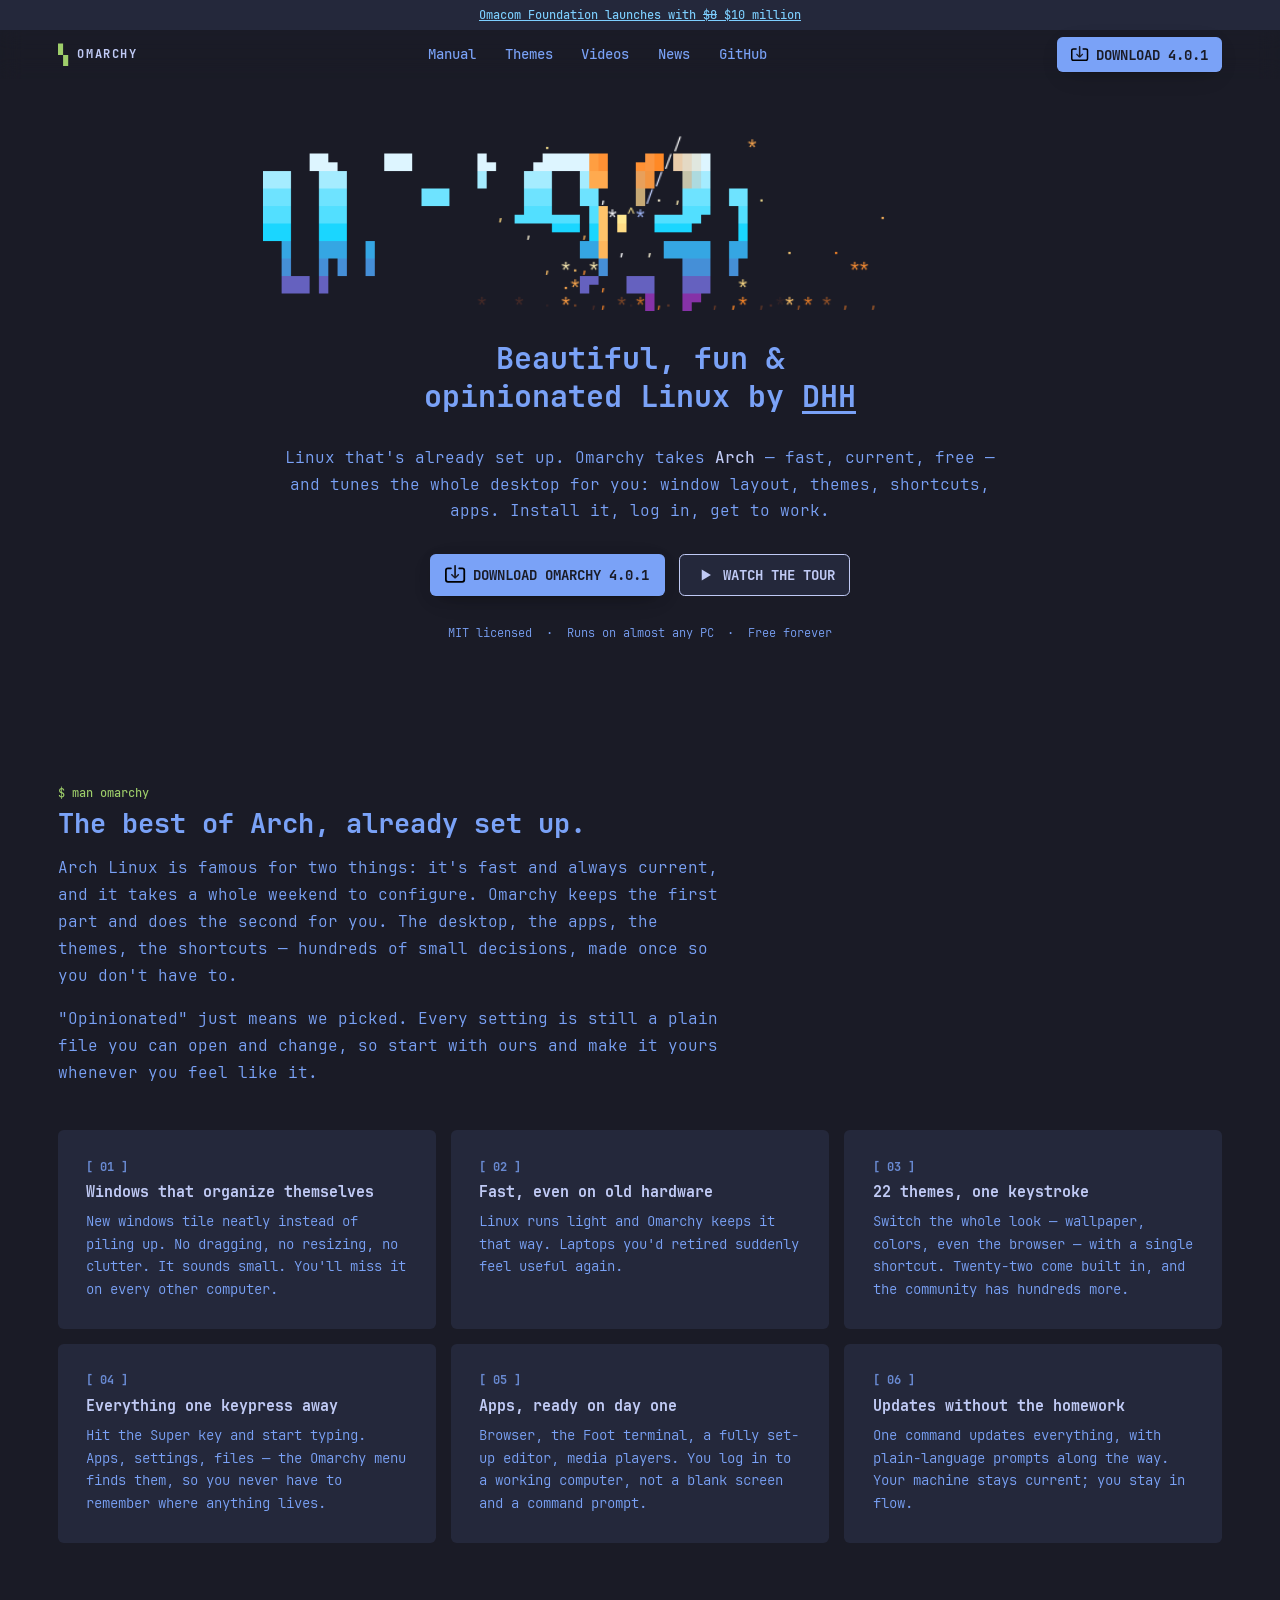
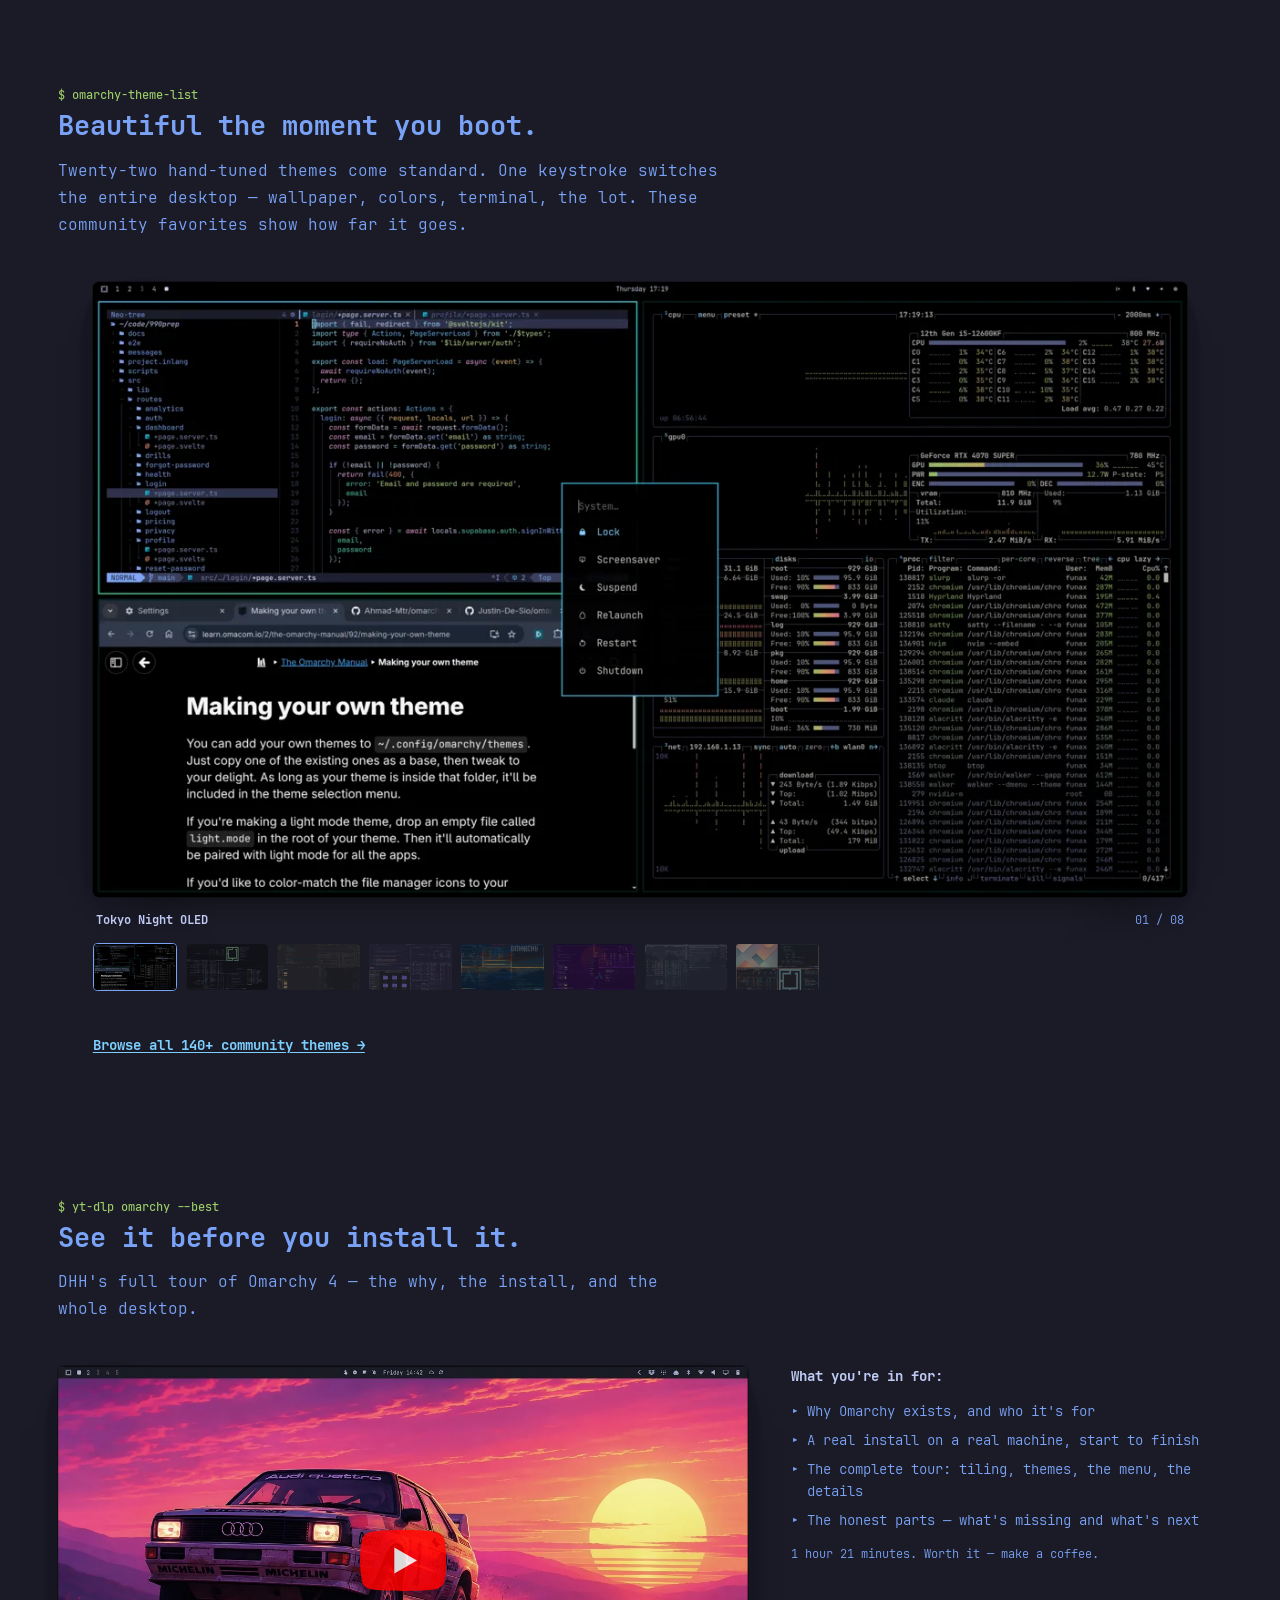
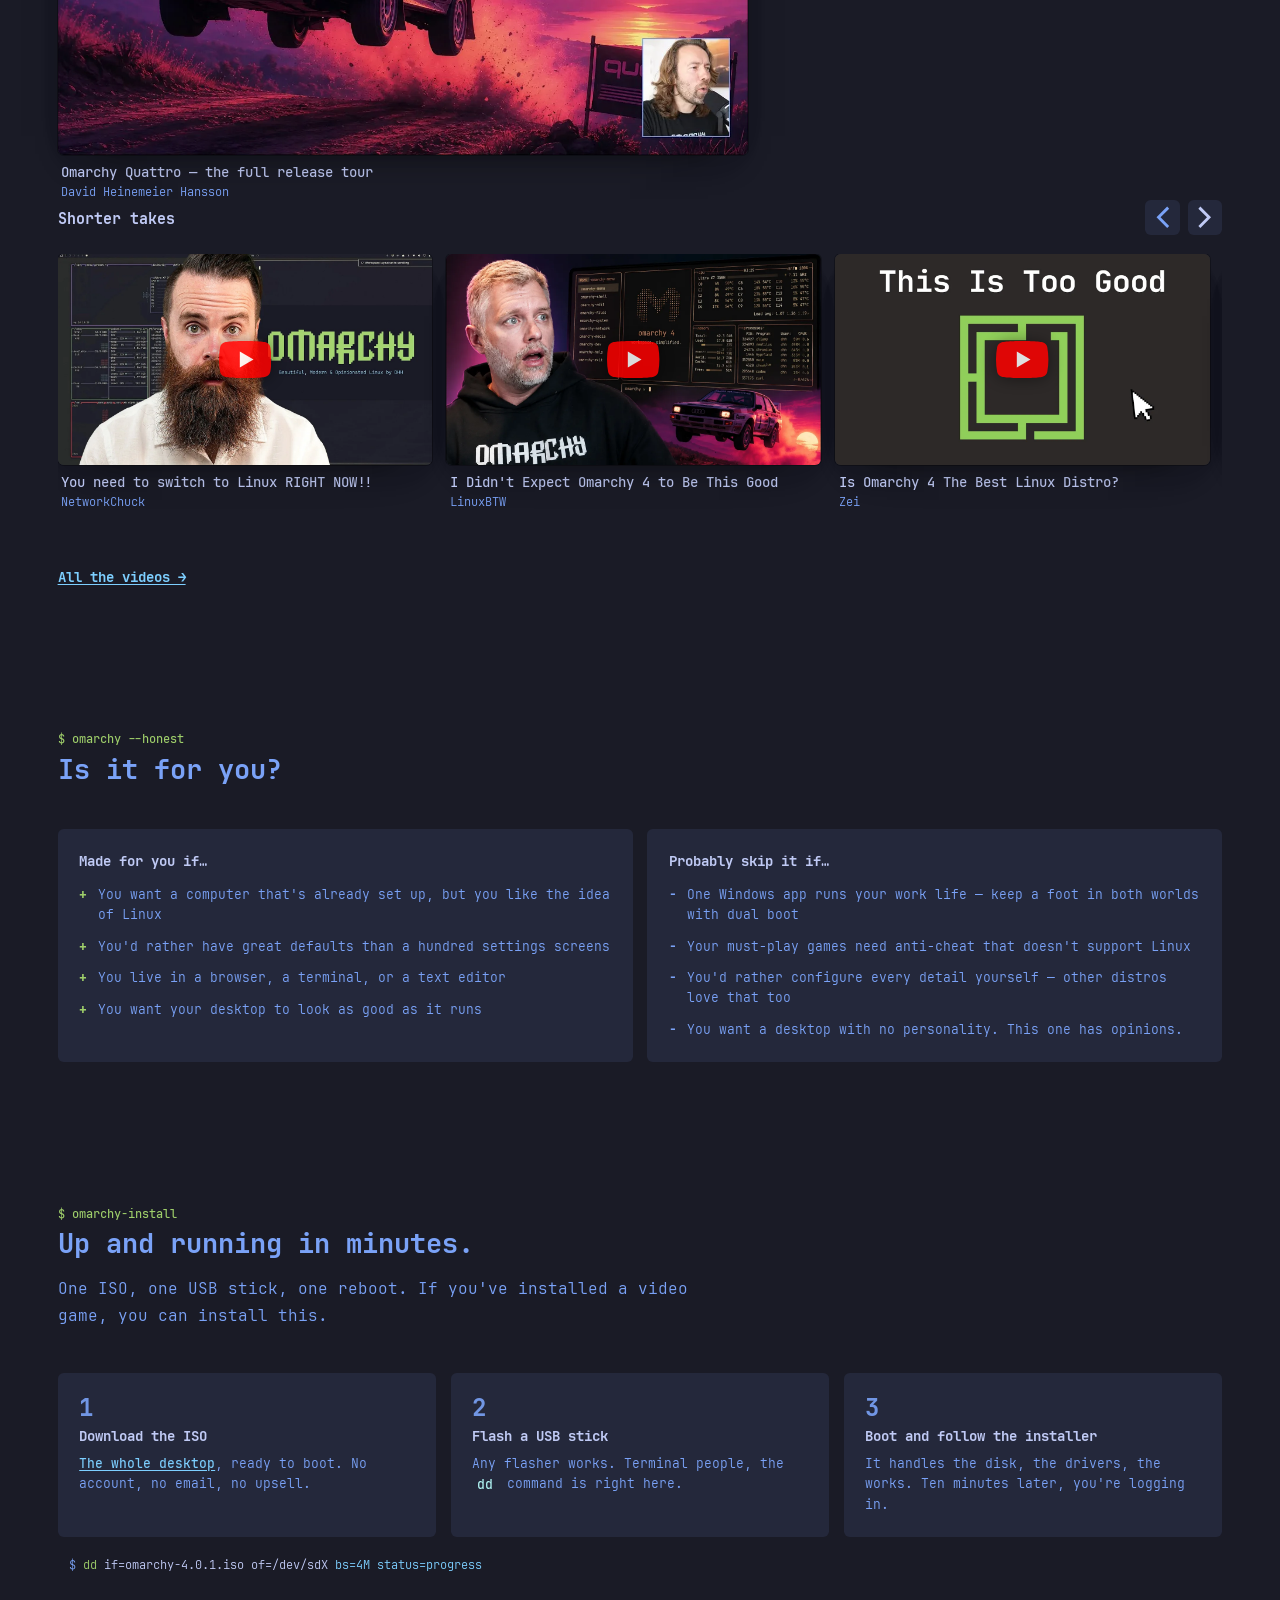
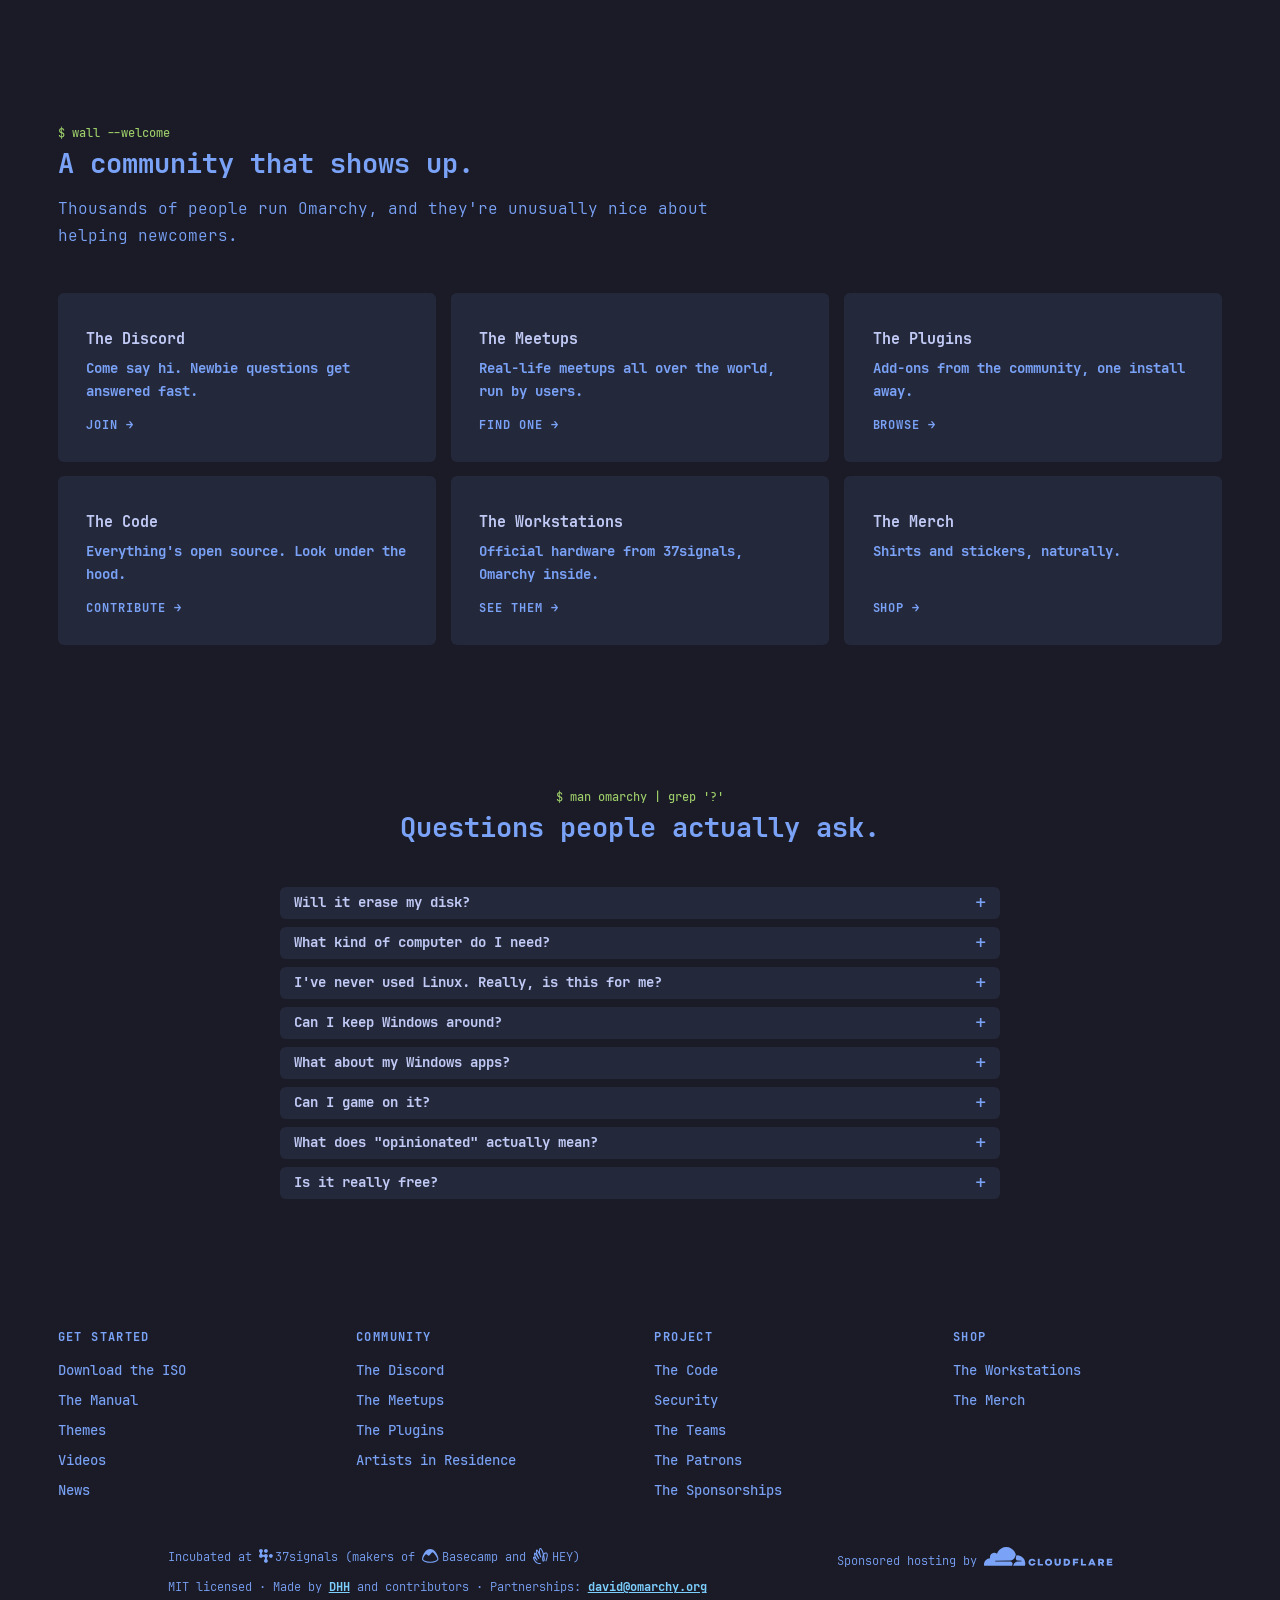
==== index.html @ a771019b "Omarchy site redesign: new homepage, videos and themes on upstream base - Homepage: full narrative r" ====
<!doctype html>

<html lang="en">
  <head>
    <script>document.documentElement.classList.add('js', 'wte-home');</script>

    <title>Omarchy — Beautiful, Fun &amp; Opinionated Linux by DHH</title>

    <meta charset="utf-8">
    <meta name="viewport" content="initial-scale=1, width=device-width">
    <meta name="description" content="Linux that's already set up. Omarchy turns Arch into a fast, beautiful, fully-configured desktop — installed in minutes, gorgeous the moment you boot.">

    <meta property="og:site_name" content="Omarchy">
    <meta property="og:title" content="Omarchy">
    <meta property="og:description" content="Beautiful, Fun &amp; Opinionated Linux by DHH">
    <meta property="og:image" content="https://omarchy.org/assets/images/opengraph.png">
    <meta property="og:url" content="https://omarchy.org">
    <meta property="og:type" content="website">

    <meta name="twitter:title" content="Omarchy">
    <meta name="twitter:description" content="Beautiful, Fun &amp; Opinionated Linux by DHH">
    <meta name="twitter:image" content="https://omarchy.org/assets/images/opengraph.png">
    <meta name="twitter:image:alt" content="Omarchy">
    <meta name="twitter:card" content="summary_large_image">

    <link rel="icon" href="/assets/images/favicon.png">

    <link rel="stylesheet" type="text/css" href="/assets/css/reset.css">
    <link rel="stylesheet" type="text/css" href="/assets/css/fonts.css">
    <link rel="stylesheet" type="text/css" href="/assets/css/v2/tokens.css">
    <link rel="stylesheet" type="text/css" href="/assets/css/v2/base.css">
    <link rel="stylesheet" type="text/css" href="/assets/css/v2/button.css">
    <link rel="stylesheet" type="text/css" href="/assets/css/v2/notification.css">
    <link rel="stylesheet" type="text/css" href="/assets/css/v2/topbar.css">
    <link rel="stylesheet" type="text/css" href="/assets/css/v2/hero.css">
    <link rel="stylesheet" type="text/css" href="/assets/css/v2/logo.css">
    <link rel="stylesheet" type="text/css" href="/assets/css/v2/sections.css">
    <link rel="stylesheet" type="text/css" href="/assets/css/v2/showcase.css">
    <link rel="stylesheet" type="text/css" href="/assets/css/v2/videos.css">
    <link rel="stylesheet" type="text/css" href="/assets/css/v2/steps.css">
    <link rel="stylesheet" type="text/css" href="/assets/css/v2/faq.css">
    <link rel="stylesheet" type="text/css" href="/assets/css/v2/footer.css">

    <script src="/assets/js/site.js" type="module"></script>

    <script defer data-domain="omarchy.org" src="https://plausible.io/js/script.js"></script>
  </head>

  <body>
    <a class="skip" href="#main">Skip to content</a>

    <div class="notification">
      <a href="/news/2026/08/omacom-foundation-launches-with-8-million">Omacom Foundation launches with <s>$8</s> $10 million</a>
    </div>

    <header class="topbar">
      <div class="topbar__inner">
        <a class="topbar__brand" href="/">
          <span class="topbar__mark" aria-hidden="true">▚</span>
          <span>OMARCHY</span>
        </a>

        <ul class="topbar__links">
          <li><a href="/manual/">Manual</a></li>
          <li><a href="/themes/">Themes</a></li>
          <li><a href="/videos/">Videos</a></li>
          <li><a href="/news/">News</a></li>
          <li><a href="https://github.com/omacom/omarchy">GitHub</a></li>
        </ul>

        <div class="topbar__actions">
          <a class="button button--small" href="https://iso.omarchy.org/omarchy-4.0.1.iso">
            <svg viewBox="0 0 32 32" aria-hidden="true"><path d="m9.47363 4.01687c.77167.00015 1.39727.62585 1.39747 1.39747 0 .7718-.6257 1.39829-1.39747 1.39843h-4.625c-.66518.00006-1.17367.17068-1.52539.5127-.34225.34225-.51364.86071-.51367 1.55469v14.24194c0 .694.17139 1.2124.51367 1.5547.35173.3517.86001.5282 1.52539.5283h22.28807c.6561 0 1.1599-.1766 1.5117-.5283.3613-.3423.542-.8607.542-1.5547v-14.24194c0-.69398-.1807-1.21244-.542-1.55469-.3517-.34214-.8558-.5127-1.5117-.5127h-4.624c-.7719 0-1.3984-.62654-1.3984-1.39843.0002-.77171.6266-1.39747 1.3984-1.39747h4.8096c1.5402.00002 2.705.3903 3.4941 1.16993.789.77963 1.1836 1.93518 1.1836 3.46582v14.71258c0 1.5305-.3947 2.6853-1.1836 3.4649-.7891.7796-1.9539 1.1699-3.4941 1.1699h-22.64457c-1.54021 0-2.70501-.3903-3.49414-1.1699-.788897-.7796-1.18354196-1.9344-1.18359-3.4649v-14.71258c0-1.53064.394563-2.68619 1.18359-3.46582.78913-.77963 1.95393-1.16991 3.49414-1.16993z"/><path d="m16.0078 0c.3832.00005683.7111.136008.9834.408203.2825.27241.4238.590889.4238.954097v14.2481l-.1211 2.2548.8018-.9687 2.1494-2.2998c.2522-.2825.5652-.4238.9385-.4238.3429 0 .6358.1156.8779.3476.2522.2321.378.5203.378.8633-.0001.3328-.1314.6359-.3936.9082l-4.9785 4.7969c-.1816.1715-.3588.2926-.5303.3632-.1714.0706-.3478.1065-.5293.1065-.1816 0-.3587-.0358-.5303-.1065-.1714-.0706-.3533-.1918-.5449-.3632l-4.96385-4.7969c-.27233-.2723-.40812-.5754-.4082-.9082 0-.343.12114-.6312.36328-.8633.24207-.2319.53497-.3476.87797-.3476.3933 0 .711.1413.9531.4238l2.164 2.2998.8028.9687-.1211-2.2548v-14.2481c0-.363208.1358-.681687.4082-.954097.2824-.27226.6157-.408203.999-.408203z" fill="currentColor"/></svg>
            <span>Download 4.0.1</span>
          </a>
        </div>
      </div>
    </header>

    <main id="main">

      <section class="hero wrap">
        <div class="hero__mark">
          <a href="/" aria-label="Omarchy">
<pre>
                 ▄▄▄
 ▄█████▄    ▄███████████▄    ▄███████   ▄███████   ▄███████   ▄█   █▄    ▄█   █▄
███   ███  ███   ███   ███  ███   ███  ███   ███  ███   ███  ███   ███  ███   ███
███   ███  ███   ███   ███  ███   ███  ███   ███  ███   █▀   ███   ███  ███   ███
███   ███  ███   ███   ███ ▄███▄▄▄███ ▄███▄▄▄██▀  ███       ▄███▄▄▄███▄ ███▄▄▄███
███   ███  ███   ███   ███ ▀███▀▀▀███ ▀███▀▀▀▀    ███      ▀▀███▀▀▀███  ▀▀▀▀▀▀███
███   ███  ███   ███   ███  ███   ███ ██████████  ███   █▄   ███   ███  ▄██   ███
███   ███  ███   ███   ███  ███   ███  ███   ███  ███   ███  ███   ███  ███   ███
 ▀█████▀    ▀█   ███   █▀   ███   █▀   ███   ███  ███████▀   ███   █▀    ▀█████▀
                                       ███   █▀
</pre>
          </a>
        </div>

        <h1>Beautiful, fun &amp; opinionated Linux by <a href="https://dhh.dk">DHH</a></h1>

        <p class="hero__lede">
          Linux that's already set up. Omarchy takes <strong>Arch</strong> — fast,
          current, free — and tunes the whole desktop for you: window layout,
          themes, shortcuts, apps. Install it, log in, get to work.
        </p>

        <div class="hero__actions">
          <a class="button" href="https://iso.omarchy.org/omarchy-4.0.1.iso">
            <svg viewBox="0 0 32 32" aria-hidden="true"><path d="m9.47363 4.01687c.77167.00015 1.39727.62585 1.39747 1.39747 0 .7718-.6257 1.39829-1.39747 1.39843h-4.625c-.66518.00006-1.17367.17068-1.52539.5127-.34225.34225-.51364.86071-.51367 1.55469v14.24194c0 .694.17139 1.2124.51367 1.5547.35173.3517.86001.5282 1.52539.5283h22.28807c.6561 0 1.1599-.1766 1.5117-.5283.3613-.3423.542-.8607.542-1.5547v-14.24194c0-.69398-.1807-1.21244-.542-1.55469-.3517-.34214-.8558-.5127-1.5117-.5127h-4.624c-.7719 0-1.3984-.62654-1.3984-1.39843.0002-.77171.6266-1.39747 1.3984-1.39747h4.8096c1.5402.00002 2.705.3903 3.4941 1.16993.789.77963 1.1836 1.93518 1.1836 3.46582v14.71258c0 1.5305-.3947 2.6853-1.1836 3.4649-.7891.7796-1.9539 1.1699-3.4941 1.1699h-22.64457c-1.54021 0-2.70501-.3903-3.49414-1.1699-.788897-.7796-1.18354196-1.9344-1.18359-3.4649v-14.71258c0-1.53064.394563-2.68619 1.18359-3.46582.78913-.77963 1.95393-1.16991 3.49414-1.16993z"/><path d="m16.0078 0c.3832.00005683.7111.136008.9834.408203.2825.27241.4238.590889.4238.954097v14.2481l-.1211 2.2548.8018-.9687 2.1494-2.2998c.2522-.2825.5652-.4238.9385-.4238.3429 0 .6358.1156.8779.3476.2522.2321.378.5203.378.8633-.0001.3328-.1314.6359-.3936.9082l-4.9785 4.7969c-.1816.1715-.3588.2926-.5303.3632-.1714.0706-.3478.1065-.5293.1065-.1816 0-.3587-.0358-.5303-.1065-.1714-.0706-.3533-.1918-.5449-.3632l-4.96385-4.7969c-.27233-.2723-.40812-.5754-.4082-.9082 0-.343.12114-.6312.36328-.8633.24207-.2319.53497-.3476.87797-.3476.3933 0 .711.1413.9531.4238l2.164 2.2998.8028.9687-.1211-2.2548v-14.2481c0-.363208.1358-.681687.4082-.954097.2824-.27226.6157-.408203.999-.408203z" fill="currentColor"/></svg>
            <span>Download Omarchy 4.0.1</span>
          </a>

          <a class="button button--ghost" href="#tour">
            <svg viewBox="0 0 24 24" aria-hidden="true"><path fill="currentColor" d="M8 5.5v13l11-6.5z"/></svg>
            <span>Watch the tour</span>
          </a>
        </div>

        <p class="hero__meta">
          MIT licensed <span>·</span> Runs on almost any PC <span>·</span> Free forever
        </p>
      </section>

      <section class="section">
        <div class="wrap">
          <div class="section__head" data-reveal>
            <span class="kicker" aria-hidden="true">$ man omarchy</span>
            <h2>The best of Arch, already set up.</h2>
            <p class="section__lede">
              Arch Linux is famous for two things: it's fast and always current,
              and it takes a whole weekend to configure. Omarchy keeps the first
              part and does the second for you. The desktop, the apps, the themes,
              the shortcuts — hundreds of small decisions, made once so you don't
              have to.
            </p>
            <p class="section__lede">
              "Opinionated" just means we picked. Every setting is still a plain
              file you can open and change, so start with ours and make it yours
              whenever you feel like it.
            </p>
          </div>

          <div class="cards" data-reveal>
            <div class="card">
              <span class="card__index">[ 01 ]</span>
              <h3>Windows that organize themselves</h3>
              <p>New windows tile neatly instead of piling up. No dragging, no resizing, no clutter. It sounds small. You'll miss it on every other computer.</p>
            </div>

            <div class="card">
              <span class="card__index">[ 02 ]</span>
              <h3>Fast, even on old hardware</h3>
              <p>Linux runs light and Omarchy keeps it that way. Laptops you'd retired suddenly feel useful again.</p>
            </div>

            <div class="card">
              <span class="card__index">[ 03 ]</span>
              <h3>22 themes, one keystroke</h3>
              <p>Switch the whole look — wallpaper, colors, even the browser — with a single shortcut. Twenty-two come built in, and the community has hundreds more.</p>
            </div>

            <div class="card">
              <span class="card__index">[ 04 ]</span>
              <h3>Everything one keypress away</h3>
              <p>Hit the Super key and start typing. Apps, settings, files — the Omarchy menu finds them, so you never have to remember where anything lives.</p>
            </div>

            <div class="card">
              <span class="card__index">[ 05 ]</span>
              <h3>Apps, ready on day one</h3>
              <p>Browser, the Foot terminal, a fully set-up editor, media players. You log in to a working computer, not a blank screen and a command prompt.</p>
            </div>

            <div class="card">
              <span class="card__index">[ 06 ]</span>
              <h3>Updates without the homework</h3>
              <p>One command updates everything, with plain-language prompts along the way. Your machine stays current; you stay in flow.</p>
            </div>
          </div>
        </div>
      </section>

      <section class="section">
        <div class="wrap">
          <div class="section__head" data-reveal>
            <span class="kicker" aria-hidden="true">$ omarchy-theme-list</span>
            <h2>Beautiful the moment you boot.</h2>
            <p class="section__lede">
              Twenty-two hand-tuned themes come standard. One keystroke switches
              the entire desktop — wallpaper, colors, terminal, the lot. These
              community favorites show how far it goes.
            </p>
          </div>

          <div class="showcase" data-showcase data-reveal>
            <figure class="showcase__screen">
              <img src="/assets/themes/tokyo-night-oled.webp" alt="Tokyo Night OLED theme" data-showcase-image>
            </figure>

            <div class="showcase__bar">
              <span class="showcase__name" data-showcase-name>Tokyo Night OLED</span>
              <span class="showcase__index"><span data-showcase-index>01</span> / <span data-showcase-count>08</span></span>
            </div>

            <div class="showcase__thumbs">
              <button class="showcase__thumb" type="button" aria-pressed="true" data-name="Tokyo Night OLED" data-index="01" data-src="/assets/themes/tokyo-night-oled.webp">
                <img src="/assets/themes/tokyo-night-oled.webp" alt="" loading="eager">
              </button>
              <button class="showcase__thumb" type="button" aria-pressed="false" data-name="Catppuccin Mocha Dark" data-index="02" data-src="/assets/themes/catppuccin-mocha-dark.webp">
                <img src="/assets/themes/catppuccin-mocha-dark.webp" alt="" loading="lazy">
              </button>
              <button class="showcase__thumb" type="button" aria-pressed="false" data-name="Gruvbox Material" data-index="03" data-src="/assets/themes/gruvbox-material.webp">
                <img src="/assets/themes/gruvbox-material.webp" alt="" loading="lazy">
              </button>
              <button class="showcase__thumb" type="button" aria-pressed="false" data-name="Rose Pine Moon" data-index="04" data-src="/assets/themes/rose-pine-moon.webp">
                <img src="/assets/themes/rose-pine-moon.webp" alt="" loading="lazy">
              </button>
              <button class="showcase__thumb" type="button" aria-pressed="false" data-name="Solarized Osaka" data-index="05" data-src="/assets/themes/solarized-osaka.webp">
                <img src="/assets/themes/solarized-osaka.webp" alt="" loading="lazy">
              </button>
              <button class="showcase__thumb" type="button" aria-pressed="false" data-name="Synthwave '84" data-index="06" data-src="/assets/themes/synthwave-84.webp">
                <img src="/assets/themes/synthwave-84.webp" alt="" loading="lazy">
              </button>
              <button class="showcase__thumb" type="button" aria-pressed="false" data-name="Dracula" data-index="07" data-src="/assets/themes/dracula.webp">
                <img src="/assets/themes/dracula.webp" alt="" loading="lazy">
              </button>
              <button class="showcase__thumb" type="button" aria-pressed="false" data-name="Bauhaus" data-index="08" data-src="/assets/themes/bauhaus.webp">
                <img src="/assets/themes/bauhaus.webp" alt="" loading="lazy">
              </button>
            </div>

            <a class="section__more" href="/themes/">Browse all 140+ community themes &rarr;</a>
          </div>
        </div>
      </section>

      <section class="section" id="tour">
        <div class="wrap">
          <div class="section__head" data-reveal>
            <span class="kicker" aria-hidden="true">$ yt-dlp omarchy --best</span>
            <h2>See it before you install it.</h2>
            <p class="section__lede">
              DHH's full tour of Omarchy 4 — the why, the install, and the whole
              desktop.
            </p>
          </div>

          <div class="video-split" data-reveal>
            <div>
              <button class="facade" type="button" data-video="F7fe9pa8OeE" data-title="Omarchy Quattro by David Heinemeier Hansson" aria-label="Play: Omarchy Quattro by David Heinemeier Hansson">
                <img src="/assets/images/video/omarchy-quattro.webp" width="1280" height="720" alt="Omarchy Quattro, the release tour by David Heinemeier Hansson" loading="lazy" decoding="async">
                <span class="facade__play" aria-hidden="true">
                  <svg viewBox="0 0 68 48"><path d="M66.5 7.7a8.6 8.6 0 0 0-6-6C55.2 0 34 0 34 0S12.8 0 7.5 1.7a8.6 8.6 0 0 0-6 6A89.7 89.7 0 0 0 0 24a89.7 89.7 0 0 0 1.5 16.3 8.6 8.6 0 0 0 6 6C12.8 48 34 48 34 48s21.2 0 26.5-1.7a8.6 8.6 0 0 0 6-6A89.7 89.7 0 0 0 68 24a89.7 89.7 0 0 0-1.5-16.3z" fill="#f00"/><path d="M27 34.3 44.8 24 27 13.7z" fill="#fff"/></svg>
                </span>
              </button>
              <div class="vcaption">
                <p class="vcaption__title">Omarchy Quattro — the full release tour</p>
                <p class="vcaption__byline">David Heinemeier Hansson</p>
              </div>
            </div>

            <div class="video-split__side">
              <h3>What you're in for:</h3>
              <ul class="tourlist">
                <li>Why Omarchy exists, and who it's for</li>
                <li>A real install on a real machine, start to finish</li>
                <li>The complete tour: tiling, themes, the menu, the details</li>
                <li>The honest parts — what's missing and what's next</li>
              </ul>
              <p class="tourlist__note">1 hour 21 minutes. Worth it — make a coffee.</p>
            </div>
          </div>

          <div class="rail" data-rail data-reveal>
            <div class="rail__head">
              <h3>Shorter takes</h3>
              <div>
                <button class="rail__nav rail__nav--prev" type="button" data-rail-prev aria-label="Scroll left" disabled>
                  <svg viewBox="0 0 24 24" aria-hidden="true"><path fill="currentColor" d="M15.4 4.6 8 12l7.4 7.4 1.4-1.4L10.8 12l6-6z"/></svg>
                </button>
                <button class="rail__nav" type="button" data-rail-next aria-label="Scroll right">
                  <svg viewBox="0 0 24 24" aria-hidden="true"><path fill="currentColor" d="M8.6 4.6 16 12l-7.4 7.4L7.2 18l6-6-6-6z"/></svg>
                </button>
              </div>
            </div>

            <div class="rail__track" data-rail-track role="group" aria-label="Reviews">
              <article class="rail__item">
                <button class="facade" type="button" data-video="9SDkU5VDQEQ" data-title="You need to switch to Linux RIGHT NOW!! by NetworkChuck" aria-label="Play: You need to switch to Linux RIGHT NOW!! by NetworkChuck">
                  <img src="/assets/images/video/networkchuck.webp" width="1280" height="720" alt="" loading="lazy" decoding="async">
                  <span class="facade__play" aria-hidden="true"><svg viewBox="0 0 68 48"><path d="M66.5 7.7a8.6 8.6 0 0 0-6-6C55.2 0 34 0 34 0S12.8 0 7.5 1.7a8.6 8.6 0 0 0-6 6A89.7 89.7 0 0 0 0 24a89.7 89.7 0 0 0 1.5 16.3 8.6 8.6 0 0 0 6 6C12.8 48 34 48 34 48s21.2 0 26.5-1.7a8.6 8.6 0 0 0 6-6A89.7 89.7 0 0 0 68 24a89.7 89.7 0 0 0-1.5-16.3z" fill="#f00"/><path d="M27 34.3 44.8 24 27 13.7z" fill="#fff"/></svg></span>
                </button>
                <div class="vcaption">
                  <p class="vcaption__title">You need to switch to Linux RIGHT NOW!!</p>
                  <p class="vcaption__byline">NetworkChuck</p>
                </div>
              </article>

              <article class="rail__item">
                <button class="facade" type="button" data-video="qBKMe8AatY0" data-title="I Didn't Expect Omarchy 4 to Be This Good by LinuxBTW" aria-label="Play: I Didn't Expect Omarchy 4 to Be This Good by LinuxBTW">
                  <img src="/assets/images/video/qBKMe8AatY0.webp" width="1280" height="720" alt="" loading="lazy" decoding="async">
                  <span class="facade__play" aria-hidden="true"><svg viewBox="0 0 68 48"><path d="M66.5 7.7a8.6 8.6 0 0 0-6-6C55.2 0 34 0 34 0S12.8 0 7.5 1.7a8.6 8.6 0 0 0-6 6A89.7 89.7 0 0 0 0 24a89.7 89.7 0 0 0 1.5 16.3 8.6 8.6 0 0 0 6 6C12.8 48 34 48 34 48s21.2 0 26.5-1.7a8.6 8.6 0 0 0 6-6A89.7 89.7 0 0 0 68 24a89.7 89.7 0 0 0-1.5-16.3z" fill="#f00"/><path d="M27 34.3 44.8 24 27 13.7z" fill="#fff"/></svg></span>
                </button>
                <div class="vcaption">
                  <p class="vcaption__title">I Didn't Expect Omarchy 4 to Be This Good</p>
                  <p class="vcaption__byline">LinuxBTW</p>
                </div>
              </article>

              <article class="rail__item">
                <button class="facade" type="button" data-video="mYReV-jm8Sw" data-title="Is Omarchy 4 The Best Linux Distro? by Zei" aria-label="Play: Is Omarchy 4 The Best Linux Distro? by Zei">
                  <img src="/assets/images/video/mYReV-jm8Sw.webp" width="1280" height="720" alt="" loading="lazy" decoding="async">
                  <span class="facade__play" aria-hidden="true"><svg viewBox="0 0 68 48"><path d="M66.5 7.7a8.6 8.6 0 0 0-6-6C55.2 0 34 0 34 0S12.8 0 7.5 1.7a8.6 8.6 0 0 0-6 6A89.7 89.7 0 0 0 0 24a89.7 89.7 0 0 0 1.5 16.3 8.6 8.6 0 0 0 6 6C12.8 48 34 48 34 48s21.2 0 26.5-1.7a8.6 8.6 0 0 0 6-6A89.7 89.7 0 0 0 68 24a89.7 89.7 0 0 0-1.5-16.3z" fill="#f00"/><path d="M27 34.3 44.8 24 27 13.7z" fill="#fff"/></svg></span>
                </button>
                <div class="vcaption">
                  <p class="vcaption__title">Is Omarchy 4 The Best Linux Distro?</p>
                  <p class="vcaption__byline">Zei</p>
                </div>
              </article>

              <article class="rail__item">
                <button class="facade" type="button" data-video="Z_TCoRGdaYw" data-title="I Installed Omarchy 4 and I Get the Hype Now by Tech Enthusiast" aria-label="Play: I Installed Omarchy 4 and I Get the Hype Now by Tech Enthusiast">
                  <img src="/assets/images/video/Z_TCoRGdaYw.webp" width="1280" height="720" alt="" loading="lazy" decoding="async">
                  <span class="facade__play" aria-hidden="true"><svg viewBox="0 0 68 48"><path d="M66.5 7.7a8.6 8.6 0 0 0-6-6C55.2 0 34 0 34 0S12.8 0 7.5 1.7a8.6 8.6 0 0 0-6 6A89.7 89.7 0 0 0 0 24a89.7 89.7 0 0 0 1.5 16.3 8.6 8.6 0 0 0 6 6C12.8 48 34 48 34 48s21.2 0 26.5-1.7a8.6 8.6 0 0 0 6-6A89.7 89.7 0 0 0 68 24a89.7 89.7 0 0 0-1.5-16.3z" fill="#f00"/><path d="M27 34.3 44.8 24 27 13.7z" fill="#fff"/></svg></span>
                </button>
                <div class="vcaption">
                  <p class="vcaption__title">I Installed Omarchy 4… and I Get the Hype Now</p>
                  <p class="vcaption__byline">Tech Enthusiast</p>
                </div>
              </article>

              <article class="rail__item">
                <button class="facade" type="button" data-video="6YJImMYKefk" data-title="You NEED to try this Linux Setup! (Omarchy for Newbs) by typecraft" aria-label="Play: You NEED to try this Linux Setup! (Omarchy for Newbs) by typecraft">
                  <img src="/assets/images/video/6YJImMYKefk.webp" width="1280" height="720" alt="" loading="lazy" decoding="async">
                  <span class="facade__play" aria-hidden="true"><svg viewBox="0 0 68 48"><path d="M66.5 7.7a8.6 8.6 0 0 0-6-6C55.2 0 34 0 34 0S12.8 0 7.5 1.7a8.6 8.6 0 0 0-6 6A89.7 89.7 0 0 0 0 24a89.7 89.7 0 0 0 1.5 16.3 8.6 8.6 0 0 0 6 6C12.8 48 34 48 34 48s21.2 0 26.5-1.7a8.6 8.6 0 0 0 6-6A89.7 89.7 0 0 0 68 24a89.7 89.7 0 0 0-1.5-16.3z" fill="#f00"/><path d="M27 34.3 44.8 24 27 13.7z" fill="#fff"/></svg></span>
                </button>
                <div class="vcaption">
                  <p class="vcaption__title">You NEED to try this Linux Setup! (Omarchy for Newbs)</p>
                  <p class="vcaption__byline">typecraft</p>
                </div>
              </article>
            </div>
          </div>

          <a class="section__more" href="/videos/">All the videos &rarr;</a>
        </div>
      </section>

      <section class="section">
        <div class="wrap">
          <div class="section__head" data-reveal>
            <span class="kicker" aria-hidden="true">$ omarchy --honest</span>
            <h2>Is it for you?</h2>
          </div>

          <div class="pitch" data-reveal>
            <div class="pitch__col">
              <h3>Made for you if&hellip;</h3>
              <ul class="pitch__list">
                <li>You want a computer that's already set up, but you like the idea of Linux</li>
                <li>You'd rather have great defaults than a hundred settings screens</li>
                <li>You live in a browser, a terminal, or a text editor</li>
                <li>You want your desktop to look as good as it runs</li>
              </ul>
            </div>

            <div class="pitch__col pitch__col--no">
              <h3>Probably skip it if&hellip;</h3>
              <ul class="pitch__list">
                <li>One Windows app runs your work life — keep a foot in both worlds with dual boot</li>
                <li>Your must-play games need anti-cheat that doesn't support Linux</li>
                <li>You'd rather configure every detail yourself — other distros love that too</li>
                <li>You want a desktop with no personality. This one has opinions.</li>
              </ul>
            </div>
          </div>
        </div>
      </section>

      <section class="section">
        <div class="wrap">
          <div class="section__head" data-reveal>
            <span class="kicker" aria-hidden="true">$ omarchy-install</span>
            <h2>Up and running in minutes.</h2>
            <p class="section__lede">
              One ISO, one USB stick, one reboot. If you've installed a video
              game, you can install this.
            </p>
          </div>

          <div class="steps" data-reveal>
            <div class="step">
              <span class="step__number">1</span>
              <h3>Download the ISO</h3>
              <p><a href="https://iso.omarchy.org/omarchy-4.0.1.iso">The whole desktop</a>, ready to boot. No account, no email, no upsell.</p>
            </div>

            <div class="step">
              <span class="step__number">2</span>
              <h3>Flash a USB stick</h3>
              <p>Any flasher works. Terminal people, the <code>dd</code> command is right here.</p>
            </div>

            <div class="step">
              <span class="step__number">3</span>
              <h3>Boot and follow the installer</h3>
              <p>It handles the disk, the drivers, the works. Ten minutes later, you're logging in.</p>
            </div>
          </div>

          <div class="terminal" data-reveal>
            <p><span class="prompt">$</span> <span class="command">dd</span> if=omarchy-4.0.1.iso of=/dev/sdX <span class="flag">bs=4M</span> <span class="flag">status=progress</span></p>
          </div>
        </div>
      </section>

      <section class="section">
        <div class="wrap">
          <div class="section__head" data-reveal>
            <span class="kicker" aria-hidden="true">$ wall --welcome</span>
            <h2>A community that shows up.</h2>
            <p class="section__lede">
              Thousands of people run Omarchy, and they're unusually nice about
              helping newcomers.
            </p>
          </div>

          <div class="cards" data-reveal>
            <a class="card card--link" href="https://discord.gg/tXFUdasqhY">
              <div>
                <h3>The Discord</h3>
                <p>Come say hi. Newbie questions get answered fast.</p>
              </div>
              <span class="card__go">JOIN &rarr;</span>
            </a>

            <a class="card card--link" href="/meetups/">
              <div>
                <h3>The Meetups</h3>
                <p>Real-life meetups all over the world, run by users.</p>
              </div>
              <span class="card__go">FIND ONE &rarr;</span>
            </a>

            <a class="card card--link" href="https://omarchyplugins.com/">
              <div>
                <h3>The Plugins</h3>
                <p>Add-ons from the community, one install away.</p>
              </div>
              <span class="card__go">BROWSE &rarr;</span>
            </a>

            <a class="card card--link" href="https://github.com/omacom/omarchy">
              <div>
                <h3>The Code</h3>
                <p>Everything's open source. Look under the hood.</p>
              </div>
              <span class="card__go">CONTRIBUTE &rarr;</span>
            </a>

            <a class="card card--link" href="/workstations/">
              <div>
                <h3>The Workstations</h3>
                <p>Official hardware from 37signals, Omarchy inside.</p>
              </div>
              <span class="card__go">SEE THEM &rarr;</span>
            </a>

            <a class="card card--link" href="https://supply.37signals.com/collections/omarchy">
              <div>
                <h3>The Merch</h3>
                <p>Shirts and stickers, naturally.</p>
              </div>
              <span class="card__go">SHOP &rarr;</span>
            </a>
          </div>
        </div>
      </section>

      <section class="section">
        <div class="wrap">
          <div class="section__head section__head--center" data-reveal>
            <span class="kicker" aria-hidden="true">$ man omarchy | grep '?'</span>
            <h2>Questions people actually ask.</h2>
          </div>

          <div class="faq" data-reveal>
            <details class="faq__item">
              <summary>Will it erase my disk?</summary>
              <p>Only if you tell it to. The installer can take the whole drive or share it with what's already there, and dual booting is covered step by step in <a href="/manual/">the manual</a>.</p>
            </details>

            <details class="faq__item">
              <summary>What kind of computer do I need?</summary>
              <p>Any x86_64 machine from the last decade — an old ThinkPad is the classic choice. 8&nbsp;GB of memory and 20&nbsp;GB of disk are comfortable. Intel and AMD graphics work out of the box; NVIDIA works too, with a driver install.</p>
            </details>

            <details class="faq__item">
              <summary>I've never used Linux. Really, is this for me?</summary>
              <p>Yes — it's built for exactly you. Nothing needs configuring on day one, <a href="/manual/">the manual</a> explains the keyboard shortcuts as you go, and the <a href="https://discord.gg/tXFUdasqhY">Discord</a> answers beginner questions without condescension.</p>
            </details>

            <details class="faq__item">
              <summary>Can I keep Windows around?</summary>
              <p>You can dual boot, and the manual walks through it. That said, most people find they stop booting into the other one.</p>
            </details>

            <details class="faq__item">
              <summary>What about my Windows apps?</summary>
              <p>Some run fine through compatibility tools, some don't. If one app is mission-critical, check how it fares before you switch — or keep it on a second machine.</p>
            </details>

            <details class="faq__item">
              <summary>Can I game on it?</summary>
              <p>A lot of games run great, especially through Steam. The holdouts are titles whose anti-cheat doesn't support Linux — check your favorites first.</p>
            </details>

            <details class="faq__item">
              <summary>What does "opinionated" actually mean?</summary>
              <p>It means the defaults are chosen on purpose: one window manager, one set of apps, one way of doing things. You can change anything, but you never have to.</p>
            </details>

            <details class="faq__item">
              <summary>Is it really free?</summary>
              <p>Free as in costs nothing and is locked by nothing — MIT licensed. Development is funded by <a href="/patrons/">patrons</a> and the Omacom Foundation.</p>
            </details>
          </div>
        </div>
      </section>

    </main>

    <footer class="footer">
      <div class="footer__grid">
        <div class="footer__group">
          <h2>Get started</h2>
          <ul class="footer__list">
            <li><a href="https://iso.omarchy.org/omarchy-4.0.1.iso">Download the ISO</a></li>
            <li><a href="/manual/">The Manual</a></li>
            <li><a href="/themes/">Themes</a></li>
            <li><a href="/videos/">Videos</a></li>
            <li><a href="/news/">News</a></li>
          </ul>
        </div>

        <div class="footer__group">
          <h2>Community</h2>
          <ul class="footer__list">
            <li><a href="https://discord.gg/tXFUdasqhY">The Discord</a></li>
            <li><a href="/meetups/">The Meetups</a></li>
            <li><a href="https://omarchyplugins.com/">The Plugins</a></li>
            <li><a href="/air/">Artists in Residence</a></li>
          </ul>
        </div>

        <div class="footer__group">
          <h2>Project</h2>
          <ul class="footer__list">
            <li><a href="https://github.com/omacom/omarchy">The Code</a></li>
            <li><a href="/security/">Security</a></li>
            <li><a href="/teams/">The Teams</a></li>
            <li><a href="/patrons/">The Patrons</a></li>
            <li><a href="/sponsorships/">The Sponsorships</a></li>
          </ul>
        </div>

        <div class="footer__group">
          <h2>Shop</h2>
          <ul class="footer__list">
            <li><a href="/workstations/">The Workstations</a></li>
            <li><a href="https://supply.37signals.com/collections/omarchy">The Merch</a></li>
          </ul>
        </div>
      </div>

      <div class="footer__bottom">
        <p>
          <span>Incubated at</span>
          <a href="https://37signals.com" class="footer__icon footer__icon--37signals" target="_blank" rel="noopener noreferrer" aria-label="37signals">
            <svg viewBox="0 0 37 37" aria-hidden="true"><g fill="currentColor"><path d="m35.4812 22.164c2.0248-2.0239 2.0248-5.3007-.0003-7.3248-2.0198-2.0258-5.301-2.0258-7.319.0007-2.0281 2.0232-2.0292 5.3012 0 7.3241 2.017 2.0215 5.2989 2.0221 7.3193 0z"/><path d="m22.1611 8.84334c2.0249-2.02387 2.0249-5.30008-.0002-7.32415-2.0198-2.02571-5.301-2.025711-7.319.00075-2.0281 2.02309-2.0292 5.30112 0 7.32404 2.017 2.02152 5.2989 2.02152 7.3192-.00064z"/><path d="m14.8417 35.4878c-2.0004-1.9957-1.9608-5.2847 0-7.3054 1.6632-1.6643 1.6633-4.3568 0-6.0182-1.6514-1.6494-4.3462-1.6166-6.01902 0-2.01326 2.0137-5.29117 2.0138-7.30726 0-2.000628-1.9982-1.960613-5.3031.00011-7.3247 1.64664-1.6469 1.614-4.3531 0-6.02035-2.020627-2.01857-2.020787-5.2857 0-7.30443 2.01572-2.019741 5.29428-2.019741 7.30798.00069 2.00119 1.99779 1.96109 5.28187-.0009 7.30374-1.6608 1.66305-1.6608 4.35645.00061 6.02035 1.65198 1.6478 4.34698 1.6154 6.01848 0 2.0158-2.0162 5.3064-2.0167 7.3201 0 2.004 1.9963 1.9646 5.3019 0 7.3247-1.6606 1.661-1.6615 4.354 0 6.0188 2.0241 2.0154 2.0252 5.2892 0 7.3055-2.0128 2.0155-5.3039 2.0155-7.3201-.0007z"/></g></svg>
            <strong>37signals</strong>
          </a>
          (makers of <a href="https://basecamp.com" class="footer__icon" target="_blank" rel="noopener noreferrer" aria-label="Basecamp">
            <svg viewBox="0 0 25 21" aria-hidden="true"><path clip-rule="evenodd" d="m12.5005 0c6.351 0 11.4126 7.57865 12.4363 14.5294.0565.3833.0847.575.0439.9423-.025.2243-.1727.7339-.2715.9368-.1619.3322-.2503.4349-.4271.6404-2.4491 2.8469-7.0342 3.9472-11.7816 3.9472-4.74773 0-9.3327-1.1003-11.782334-3.947-.176904-.2056-.265361-.3084-.427278-.6406-.098883-.2029-.2465927-.7126-.2715448-.9369-.0408566-.3674-.01261377-.5591.0438578-.9425 1.023859-6.95069 6.085899-14.52909515 12.437299-14.5291zm3.2375 4.98947c-1.0986 0-4.1697 5.44163-5.5786 5.44163-1.40909 0-2.14161-2.47648-3.87412-2.46686-1.71536.0098-3.48364 3.82686-4.32163 5.91136-.23503.5846-.35255.8769-.23729 1.4219.11527.545.27645.7017.59881 1.0153 1.24246 1.2084 4.09474 2.966 10.17513 2.966 6.0897 0 8.9411-1.7629 10.1803-2.9715.319-.3112.4786-.4667.5902-1.021s-.0076-.8358-.2459-1.3989c-.538-1.2713-1.4909-3.2521-2.8065-4.95014-1.4862-1.91791-3.3811-3.94777-4.4804-3.94779z" fill="currentColor" fill-rule="evenodd"/></svg>
            <strong>Basecamp</strong> and
          </a>
          <a href="https://hey.com" class="footer__icon footer__icon--hey" target="_blank" rel="noopener noreferrer" aria-label="HEY">
            <svg viewBox="0 0 34 37" aria-hidden="true"><path d="m16.932 0c.3437 0 .6833.077929.9932.226673.7035.296051 1.3945.951807 2.0493 1.817257.6572.86854 1.2905 1.96397 1.878 3.16083 1.1336 2.30928 2.1007 5.01294 2.7395 7.23324 1.0701-1.0382 2.3879-1.7857 3.8286-2.1718.7276-.2165 1.5015-.2226 2.2322-.0165.7319.2064 1.3903.6171 1.8993 1.1837 1.2048 1.3434 1.6425 3.5733 1.3697 6.6229-.2733 3.0558-1.2628 6.9686-2.9544 11.7154-.1105.3062-.338.5571-.6321.6955-.294.1382-.6307.1533-.9361.0426-.1524-.0523-.2933-.1345-.4133-.2422-.1208-.1084-.2187-.2403-.2875-.3875s-.1075-.3073-.1133-.4698c-.0057-.1619.0216-.3233.0794-.4746l.3862-1.0714c1.8517-5.2407 2.4956-8.6952 2.5856-10.9559.096-2.4117-.4389-3.448-.7918-3.8515-.2199-.2304-.503-.3911-.8131-.4611-.3123-.0704-.6386-.046-.9371.0698l-.0106.0039c-1.4717.4409-2.7558 1.3591-3.6505 2.6106.6827 2.7926 1.2701 5.7829 1.4685 8.3985.1 1.3181.1017 2.5454-.0339 3.6064-.1348 1.0557-.4079 1.958-.8654 2.6223-.2176.3533-.5142.6514-.8663.8698-.352.2183-.7495.3521-1.1617.3895-.3382.031-.6791-.0237-.9912-.1579-.3121-.1343-.586-.3442-.7967-.6113-.5102-.5901-.82-1.5541-.9903-2.6958-.1717-1.1514-.2052-2.509-.1471-3.9048.1161-2.7913.601-5.757 1.1103-7.5732.1319-.4754.3227-.932.5653-1.361l-.2856-1.0879c-.8475-3.1437-1.9843-5.94736-3.0367-7.97904-.5264-1.01623-1.0302-1.83569-1.4636-2.40719-.2169-.28603-.4132-.50661-.5837-.65774-.1429-.12666-.2555-.19285-.3369-.21892-.0606.051-.1383.1402-.2246.27898-.1087.17474-.2253.42016-.332.74686-.2134.65338-.3867 1.62544-.3921 2.99227-.0106 2.73358.6513 7.03528 2.9932 13.50448.1122.2974.1025.6277-.0262.9183-.1287.2904-.3659.5188-.6611.6345l-.001-.001c-.2897.1172-.6132.1199-.9041.0059-.2915-.1144-.5277-.3371-.6612-.621l-.001-.0009c-4.3727-9.5619-6.6825-13.08439-7.71125-14.30853-.15337 1.14582-.04162 2.97439.6418 5.54573.74695 2.8106 2.17255 6.499 4.66495 11.1351.1519.2752.1918.5993.1093.9028-.0825.3036-.2803.5629-.5508.7226l-.0009-.0009c-.2673.1654-.5879.2209-.8945.152-.3077-.0691-.5761-.2567-.7473-.5221-1.3668-2.0522-2.94227-4.4323-4.36966-6.5096-1.28751-1.8736-2.45029-3.4922-3.22837-4.4046-.01272 1.9126.81768 6.371 5.37153 13.2565.1868.2666.2601.5962.2053.9174-.0551.3222-.2354.6092-.50147.7982-.26615.1889-.59626.2644-.91769.2092-.32157-.0553-.60842-.2366-.79668-.5037l-.00388-.0049c-1.47917-2.2974-3.39994-4.2737-5.64842-5.815.69763 2.8769 2.08586 5.5376 4.04441 7.7485l.41625.4543.00677.0068.21975.2548c1.11738 1.2542 2.52111 2.2204 4.09276 2.815 1.675.6336 3.4842.8233 5.2535.5512.157-.0319.319-.0316.4763-.001.1579.0307.3082.0922.4424.1812.1341.089.2498.2034.3397.3371.0676.1003.1195.2102.1549.3254l.03.1173.001.0029c.0576.3213-.0129.6528-.1955.9231-.1826.2702-.4633.4578-.7822.5231l-.0019.001c-.7181.1399-1.4476.2134-2.1791.2189h-.0106c-2.2492-.1401-4.435-.8055-6.38316-1.9422-1.94611-1.1355-3.60164-2.7108-4.83529-4.6003l-.42883-.618c-.98631-1.4741-1.86106-3.1559-2.425871-4.6943-.322667-.8789-.546038-1.7162-.6292158-2.444-.0826903-.7236-.02965046-1.3599.2236138-1.8211l.000968-.002c.15171-.2694.368604-.4965.630184-.6606.261481-.1639.559551-.2602.867351-.279h.01258l.35043.0232c.63782.0691 1.24876.2873 1.78891.6316-.90747-2.23-1.39102-4.1153-1.56627-5.6164-.18693-1.6015-.02883-2.7843.34849-3.4728.12895-.2793.33247-.5178.58856-.6877.2584-.1714.55961-.2669.86929-.2751l.17231-.0029c.17264.0027.34503.0256.5266.0842.24087.0778.49002.2164.77539.4427.48397.3839 1.08731 1.032 1.9496 2.1001-1.34261-4.85282-.83573-7.37691-.42786-8.39558l.08325-.1918c.12333-.30459.33446-.56531.60598-.74977.24434-.16597.52767-.26283.82089-.28188l.02129-.00388h.08616l.00968.00194c.15091.00512.3388.02742.5721.12593.2823.11926.62242.34489 1.04547.76526.7828.77794 1.8672 2.24233 3.421 4.99359-.2947-2.47746-.2074-4.43971.1423-5.92837.3846-1.63712 1.0895-2.715995 1.9631-3.262543l.0136-.007749c.3121-.1512954.6543-.23048232 1.0009-.230548zm6.8575 20.0247c-.2391 1.7701-.3581 3.5942-.3581 5.1312 0 .8912.0403 1.683.12 2.3103.0398.3137.0888.5844.1471.804.0382.1438.0804.2615.123.3545.0311-.0268.0595-.0561.0803-.0872.3149-.4708.5418-1.4261.5373-2.9729-.0041-1.3783-.1937-3.2064-.6496-5.5399z" fill="currentColor"/></svg>
            <strong>HEY</strong>)
          </a>
        </p>

        <p>
          <span>Sponsored hosting by</span>
          <a href="https://cloudflare.com" class="footer__icon footer__icon--cloudflare" target="_blank" rel="noopener noreferrer" aria-label="Cloudflare">
            <svg viewBox="0 0 213 32" aria-hidden="true"><path d="m36.9297 0c7.7446 0 14.2333 5.45664 15.8369 12.7568.0082.0581.0166.1167.0166.1748 0 .1079-.0163.2159-.0576.3155l-1.4219 3.7373c-1.1241 2.9401-4.3231 5.3573-7.2822 5.4902l-24.9365.3154c-.2479.0083-.4876.1989-.5704.4395-.0579.1578-.0327.3246.0499.4492.0826.1242.2227.1986.3876.207l24.7139.3164c1.306.0664 2.3807.5977 3.0254 1.503.7024.98.86 2.3255.4385 3.7705l-.3477 1.2207c-.0743.2573-.3055.432-.5615.4404h-.0166l-45.617186-.0088c-.239688 0-.44642-.1741-.479492-.415-.066124-.4983-.107422-.9968-.107422-1.5117.00009889-5.6558 4.48838-10.2655 10.084-10.4317-.20653-.8136-.28128-1.6687-.19045-2.5654.33885-3.4466 3.09145-6.22099 6.52145-6.56152 1.9341-.191 3.7277.37402 5.1329 1.42872 2.1737-6.43646 8.2406-11.07120758 15.3818-11.0713zm42.956 19.376c3.0582 0 5.4056 2.0103 5.9346 4.7011h-3.29c-.4133-1.0796-1.3967-1.8769-2.6778-1.8769-1.7026 0-2.8427 1.3957-2.8427 3.0234v.0332c.0002 1.6359 1.1735 3.0557 2.8759 3.0557 1.2233-.0001 2.1411-.7061 2.5791-1.6943v-.0078h3.2891c-.6117 2.591-2.9342 4.5263-5.9014 4.5263-3.4713 0-6.0417-2.5995-6.042-5.8467v-.0332c0-3.2473 2.6038-5.8808 6.0752-5.8808zm27.2843 0c3.471 0 6.042 2.6003 6.042 5.8476v.0332c0 3.2471-2.604 5.8799-6.075 5.8799-3.472-.0001-6.042-2.5996-6.042-5.8467v-.0332c0-3.2472 2.603-5.8808 6.075-5.8808zm13.026 6.5195c0 1.6278.818 2.4092 2.075 2.4092 1.256-.0002 2.074-.7401 2.074-2.3262v-6.3613h3.166v6.2705c0 3.6541-2.075 5.2489-5.274 5.249-3.198-.0166-5.207-1.6446-5.207-5.1826v-6.3457h3.166zm-65.1814-12.374c7.4555.0001 13.5059 6.0795 13.5059 13.5625 0 1.2788-.1743 2.5077-.5049 3.6787-.0662.2158-.2641.3652-.4873.3652h-18.8535c-.19-.0083-.3302-.2073-.2559-.3984l.3965-1.0381c1.1241-2.9401 4.3316-5.3491 7.2989-5.4902l5.4716-.3155c.2477-.0085.4876-.1989.5703-.4394.0496-.1578.0324-.3246-.0585-.4492-.0826-.1243-.2145-.1986-.3711-.2071l-5.2657-.3154c-1.3059-.0665-2.3807-.5986-3.0254-1.5039-.7023-.98-.859-2.3255-.4375-3.7705l.9747-3.3721c.033-.1244.1325-.2241.248-.2656.033-.0166.0663-.0244.1074-.0244.2314-.0083.4551-.0166.6865-.0166zm81.6124 6.0869c4.018 0 6.348 2.3258 6.348 5.5898v.0332c0 3.2639-2.364 5.6895-6.414 5.6895h-4.273v-11.3125zm58.082 0c1.719 0 2.909.4572 3.661 1.2295.662.6478 1 1.5199 1 2.6328v.0332c0 1.7275-.917 2.8737-2.314 3.4717l2.686 3.9453h-3.603l-2.265-3.4219h-1.372v3.4219h-3.116v-11.3125zm-102.3008 8.5635h5.4551v2.7402h-8.5713v-11.3037h3.1162zm64.1058-5.8223h-5.885v1.9268h5.323v2.5996h-5.323v4.0361h-3.124v-11.3037h9.009zm7.456 5.8223h5.447v2.7402h-8.563v-11.3037h3.116zm21.407 2.7402h-3.347l-.818-2.0176h-4.34l-.802 2.0176h-3.281l4.786-11.3867h3.008zm27.541-8.6377h-5.96v1.711h5.398v2.4667h-5.398v1.794h6.042v2.666h-9.133v-11.3037h9.051zm-105.781-.0742c-1.703.0001-2.844 1.3874-2.844 3.0234v.0332c0 1.6276 1.174 3.0557 2.877 3.0557 1.719 0 2.86-1.3865 2.86-3.0225v-.0332c0-1.6278-1.174-3.0566-2.893-3.0566zm28.267 5.9385h1.273c1.868 0 3.1-1.0303 3.1-2.8575v-.0332c0-1.8104-1.24-2.8574-3.1-2.8574h-1.273zm42.369-1.6866h2.529l-1.256-3.2138zm14.729-1.4121h2.058v-.0078c1.057 0 1.67-.5149 1.67-1.3369v-.0332c0-.8887-.645-1.3379-1.687-1.3379h-2.041z" fill="currentColor"/></svg>
          </a>
        </p>

        <p>MIT licensed · Made by <a href="https://dhh.dk">DHH</a> and contributors · Partnerships: <a href="mailto:david@omarchy.org">david@omarchy.org</a></p>
      </div>
    </footer>
  </body>
</html>
---- assets/css/fonts.css ----
@font-face {
  font-display: swap;
  font-family: 'JetBrains Mono';
  font-style: normal;
  font-weight: 300;
  src: url('../fonts/JetBrainsMono-Light.woff2') format('woff2');
}

@font-face {
  font-display: swap;
  font-family: 'JetBrains Mono';
  font-style: italic;
  font-weight: 300;
  src: url('../fonts/JetBrainsMono-LightItalic.woff2') format('woff2');
}

@font-face {
  font-display: swap;
  font-family: 'JetBrains Mono';
  font-style: normal;
  font-weight: 400;
  src: url('../fonts/JetBrainsMono-Regular.woff2') format('woff2');
}

@font-face {
  font-display: swap;
  font-family: 'JetBrains Mono';
  font-style: italic;
  font-weight: 400;
  src: url('../fonts/JetBrainsMono-Italic.woff2') format('woff2');
}

@font-face {
  font-display: swap;
  font-family: 'JetBrains Mono';
  font-style: normal;
  font-weight: 500;
  src: url('../fonts/JetBrainsMono-Medium.woff2') format('woff2');
}

@font-face {
  font-display: swap;
  font-family: 'JetBrains Mono';
  font-style: italic;
  font-weight: 500;
  src: url('../fonts/JetBrainsMono-MediumItalic.woff2') format('woff2');
}

@font-face {
  font-display: swap;
  font-family: 'JetBrains Mono';
  font-style: normal;
  font-weight: 600;
  src: url('../fonts/JetBrainsMono-SemiBold.woff2') format('woff2');
}

@font-face {
  font-display: swap;
  font-family: 'JetBrains Mono';
  font-style: italic;
  font-weight: 600;
  src: url('../fonts/JetBrainsMono-SemiBoldItalic.woff2') format('woff2');
}

@font-face {
  font-display: swap;
  font-family: 'JetBrains Mono';
  font-style: normal;
  font-weight: 700;
  src: url('../fonts/JetBrainsMono-Bold.woff2') format('woff2');
}

@font-face {
  font-display: swap;
  font-family: 'JetBrains Mono';
  font-style: italic;
  font-weight: 700;
  src: url('../fonts/JetBrainsMono-BoldItalic.woff2') format('woff2');
}
---- assets/css/v2/tokens.css ----
:root {

  --rgb-background-night: 26, 27, 38;
  --rgb-background-storm: 36, 40, 59;
  --rgb-black: 0, 0, 0;
  --rgb-green: 158, 206, 106;
  --rgb-terminal-black: 65, 72, 104;
  --rgb-terminal-blue: 122, 162, 247;
  --rgb-terminal-cyan: 125, 207, 255;
  --rgb-terminal-white: 192, 202, 245;
  --rgb-turquoise: 180, 249, 248;
  --rgb-white: 255, 255, 255;

  --color-background-night: rgb(var(--rgb-background-night));
  --color-background-storm: rgb(var(--rgb-background-storm));
  --color-black: rgb(var(--rgb-black));
  --color-green: rgb(var(--rgb-green));
  --color-terminal-black: rgb(var(--rgb-terminal-black));
  --color-terminal-blue: rgb(var(--rgb-terminal-blue));
  --color-terminal-cyan: rgb(var(--rgb-terminal-cyan));
  --color-terminal-white: rgb(var(--rgb-terminal-white));
  --color-turquoise: rgb(var(--rgb-turquoise));
  --color-white: rgb(var(--rgb-white));

  --color-muted: rgb(var(--rgb-terminal-white) / 0.66);
  --color-faint: rgb(var(--rgb-terminal-white) / 0.45);

  --border-color: rgb(var(--rgb-terminal-black) / 0.8);
  --border-width: max(1px, 0.0625em);

  --font-family: 'JetBrains Mono', monospace;
  --font-size: clamp(0.625rem, 1.125vw, 0.9rem);
  --font-size-small: 80%;
  --font-size-medium: 125%;
  --font-size-large: 200%;

  --line-height: 1.4;

  --space-small: 0.5em;
  --space-medium: 1em;
  --space-neutral: 1.5em;
  --space-large: 2em;
  --space-x-large: 3em;
  --space-xx-large: 4em;
  --space-xxx-large: 5em;
  --space-xxxx-large: 6em;

  --width-page: 90em;
  --width-text: 46em;

  --shadow-raised:
    0 1px 0 0 rgba(var(--rgb-black), 0.1),
    0 0.2em 1.2em -0.4em rgba(var(--rgb-black), 0.2),
    0 0.4em 2.0em -0.8em rgba(var(--rgb-black), 0.3),
    0 0.4em 0.4em -0.8em rgba(var(--rgb-black), 0.4),
    0 0.8em 0.8em -1.2em rgba(var(--rgb-black), 0.5),
    0 1.2em 1.2em -1.6em rgba(var(--rgb-black), 0.6)
  ;

  --shadow-sunken:
    0 0 0 1px rgba(var(--rgb-black), 0.3),
    0 0.3em 2.0em -1.2em rgba(var(--rgb-black), 0.1),
    0 0.6em 2.4em -1.6em rgba(var(--rgb-black), 0.2),
    0 0.9em 2.8em -2.0em rgba(var(--rgb-black), 0.3),
    0 1.2em 3.2em -2.4em rgba(var(--rgb-black), 0.4),
    0 1.5em 3.6em -2.8em rgba(var(--rgb-black), 0.5)
  ;

  --transition: 0.15s cubic-bezier(0.33, 1, 0.68, 1);

}
---- assets/css/v2/base.css ----
html {
  font-size: 16px;
  scroll-behavior: smooth;
  color-scheme: dark;
  scroll-padding-top: 4em;
}

html:has(dialog[open]) {
  overflow: hidden;
}

body {
  align-items: stretch;
  background: var(--color-background-night);
  color: var(--color-terminal-blue);
  display: flex;
  flex-direction: column;
  font-family: var(--font-family);
  font-size: var(--font-size);
  font-weight: 300;
  line-height: var(--line-height);
  min-height: 100vh;
  min-height: 100dvh;
}

a {
  color: var(--color-terminal-cyan);
  font-weight: 700;
  text-decoration-thickness: 0.0875em;
  text-underline-offset: 0.125em;
  transition: color var(--transition);
}

b,
strong {
  font-weight: 700;
}

i,
em {
  font-style: italic;
}

img {
  height: auto;
  max-width: 100%;
  width: 100%;
}

code {
  background: rgb(var(--rgb-terminal-black) / 0.5);
  border-radius: 0.3em;
  color: var(--color-turquoise);
  font-weight: 500;
  padding: 0.125em 0.4em;
  white-space: nowrap;
}

.skip {
  background: var(--color-terminal-blue);
  border-radius: 0 0 0.4em 0.4em;
  color: var(--color-background-night);
  font-weight: 700;
  left: var(--space-large);
  padding: var(--space-small) var(--space-medium);
  position: absolute;
  text-decoration: none;
  top: -3.5em;
  transition: top var(--transition);
  z-index: 100;
}

.skip:focus {
  top: 0;
}



@media(hover: hover) {

  a:hover {
    color: var(--color-white);
  }

}
---- assets/css/v2/button.css ----
.button {
  align-items: center;
  background: var(--color-terminal-blue);
  border: var(--border-width) solid transparent;
  border-radius: 0.4em;
  box-shadow: var(--shadow-raised);
  color: var(--color-background-night);
  cursor: pointer;
  display: flex;
  font-weight: 700;
  gap: 1ch;
  height: 2.9em;
  line-height: 1;
  padding-inline: var(--space-medium);
  text-decoration: none;
  text-transform: uppercase;
  transition:
    background var(--transition),
    border-color var(--transition),
    color var(--transition)
  ;
  white-space: nowrap;
}

.button svg {
  height: 1.4em;
  overflow: visible;
  width: 1.4em;
}

.button span {
  margin-bottom: -0.1875em;
  margin-top: -0.125em;
}

.button--small {
  height: 2.4em;
  padding-inline: 0.9em;
}

.button--small svg {
  height: 1.2em;
  width: 1.2em;
}

.button--ghost {
  background: var(--color-background-storm);
  border-color: var(--border-color);
  box-shadow: none;
  color: var(--color-terminal-white);
}

.button--ghost:hover {
  border-color: var(--color-terminal-blue);
  color: var(--color-white);
}



@media(hover: hover) {

  .button:hover {
    background: var(--color-turquoise);
    color: var(--color-background-night);
  }

  .button--ghost:hover {
    background: var(--color-background-storm);
  }

}
---- assets/css/v2/notification.css ----
.notification {
  background: var(--color-background-storm);
  font-size: var(--font-size-small);
  line-height: 1.6;
  padding: var(--space-small) var(--space-large);
  text-align: center;
}

.notification a {
  font-weight: 500;
}
---- assets/css/v2/topbar.css ----
.topbar {
  background: rgb(var(--rgb-background-night) / 0.86);
  backdrop-filter: blur(0.75em);
  border-bottom: var(--border-width) solid var(--border-color);
  position: sticky;
  top: 0;
  z-index: 10;
}

.topbar__inner {
  align-items: center;
  display: flex;
  gap: var(--space-large);
  margin-inline: auto;
  padding: var(--space-small) var(--space-large);
  width: min(100%, var(--width-page));
}

.topbar__brand {
  align-items: center;
  color: var(--color-terminal-white);
  display: flex;
  flex-shrink: 0;
  font-size: var(--font-size-small);
  font-weight: 700;
  gap: 0.7em;
  letter-spacing: 0.14em;
  text-decoration: none;
}

.topbar__mark {
  color: var(--color-green);
  font-size: 1.5em;
  line-height: 1;
}

.topbar__links {
  display: flex;
  gap: var(--space-large);
  list-style: none;
  margin-inline: auto;
  overflow-x: auto;
  padding-block: 0.2em;
  scrollbar-width: none;
  white-space: nowrap;
}

.topbar__links::-webkit-scrollbar {
  display: none;
}

.topbar__links a {
  color: var(--color-muted);
  font-weight: 500;
  text-decoration: none;
  transition: color var(--transition);
}

.topbar__links a[aria-current="page"] {
  color: var(--color-turquoise);
}

.topbar__actions {
  flex-shrink: 0;
}



@media(hover: hover) {

  .topbar__brand:hover {
    color: var(--color-white);
  }

  .topbar__brand:hover .topbar__mark {
    color: var(--color-turquoise);
  }

  .topbar__links a:hover {
    color: var(--color-white);
  }

}



@media(min-width: 64em) {

  .topbar__inner {
    padding-inline: var(--space-xx-large);
  }

}



@media(max-width: 34em) {

  .topbar__brand span {
    display: none;
  }

  .topbar__links {
    display: none;
  }

  .topbar__inner {
    justify-content: space-between;
  }

}
---- assets/css/v2/hero.css ----
.hero {
  display: grid;
  gap: var(--space-large);
  justify-items: center;
  padding-block: var(--space-x-large) var(--space-xx-large);
  text-align: center;
}

.hero__mark {
  display: grid;
  justify-items: center;
}

.hero__mark a {
  color: var(--color-green);
  font-weight: normal;
  justify-self: center;
  text-decoration: none;
  transition: color var(--transition);
}

.hero__mark pre {
  color: inherit;
  font-size: clamp(0.425rem, 1.25vw, 1rem);
  justify-self: center;
  letter-spacing: -0.0425em;
  line-height: 1.09375;
  white-space: pre;
}

.hero h1 {
  color: var(--color-terminal-blue);
  font-size: clamp(1.4em, 2.6vw, 2.1em);
  font-weight: 700;
  line-height: 1.25;
  max-width: 22em;
  text-wrap: balance;
}

.hero h1 a {
  color: inherit;
}

.hero__lede {
  color: var(--color-muted);
  font-size: 1.1em;
  line-height: 1.7;
  max-width: var(--width-text);
  text-wrap: pretty;
}

.hero__lede strong {
  color: var(--color-terminal-white);
  font-weight: 500;
}

.hero__actions {
  display: flex;
  flex-wrap: wrap;
  gap: var(--space-medium);
  justify-content: center;
}

.hero__meta {
  color: var(--color-faint);
  font-size: var(--font-size-small);
}

.hero__meta span {
  padding-inline: 0.6em;
}



@media(hover: hover) {

  .hero__mark a:hover {
    color: var(--color-turquoise);
  }

  .hero h1 a:hover {
    color: var(--color-terminal-cyan);
  }

}



@media(min-width: 64em) {

  .hero {
    padding-block: var(--space-xx-large) var(--space-xxx-large);
  }

}
---- assets/css/v2/logo.css ----
/* The animated laseretch canvas plays over the static ASCII pre. The pre stays
   as the layout size and as the no-JS / no-WASM fallback, exactly like the
   upstream .pre system — just scoped to the hero markup. */

.hero__mark a {
  display: block;
  max-width: 100%;
  position: relative;
  width: max-content;
}

html.wte-home .hero__mark pre {
  animation: v2-fallback 0s 2s forwards;
  visibility: hidden;
}

@keyframes v2-fallback {
  to {
    visibility: visible;
  }
}

html.wte-home .hero__mark.hero__mark--live pre {
  animation: none;
}

html.wte-home .hero__mark .pre__wte {
  display: block;
  inset: 0;
  overflow: hidden;
  position: absolute;
}

html.wte-home .hero__mark .pre__wte canvas {
  display: block;
  mix-blend-mode: screen;
  position: absolute;
  transform-origin: 0 0;
}

html.wte-home .hero__mark.hero__mark--static pre {
  visibility: visible;
}

html.wte-home .hero__mark.hero__mark--static .pre__wte {
  display: none;
}

@media(prefers-reduced-motion: reduce) {

  html.wte-home .hero__mark pre {
    visibility: visible;
  }

  html.wte-home .hero__mark .pre__wte {
    display: none;
  }

}
---- assets/css/v2/sections.css ----
.wrap {
  margin-inline: auto;
  padding-inline: var(--space-large);
  width: min(100%, var(--width-page));
}

.section {
  border-top: var(--border-width) solid rgb(var(--rgb-terminal-black) / 0.45);
  padding-block: var(--space-xx-large);
}

.section--tight {
  padding-block: var(--space-x-large);
}

.section--flush {
  border-top: none;
}

.section__head {
  margin-bottom: var(--space-x-large);
  max-width: var(--width-text);
}

.section__head--center {
  margin-inline: auto;
  text-align: center;
}

.section__head h1 {
  font-size: clamp(1.4em, 2.4vw, 1.9em);
  font-weight: 700;
  line-height: 1.2;
  text-wrap: balance;
}

.kicker {
  color: var(--color-green);
  display: block;
  font-size: var(--font-size-small);
  font-weight: 500;
  margin-bottom: var(--space-small);
}

.section__head h2 {
  font-size: clamp(1.4em, 2.4vw, 1.9em);
  font-weight: 700;
  line-height: 1.2;
  text-wrap: balance;
}

.section__lede {
  color: var(--color-muted);
  font-size: 1.1em;
  line-height: 1.7;
  margin-top: var(--space-medium);
  text-wrap: pretty;
}

.section__lede a {
  font-weight: 500;
}

.section__more {
  display: inline-block;
  margin-top: var(--space-large);
}

.cards {
  display: grid;
  gap: var(--space-medium);
  grid-template-columns: repeat(auto-fill, minmax(21em, 1fr));
}

.card {
  background: var(--color-background-storm);
  border: var(--border-width) solid var(--border-color);
  border-radius: 0.4em;
  display: flex;
  flex-direction: column;
  padding: var(--space-large);
  transition: border-color var(--transition), transform var(--transition);
}

.card:hover {
  border-color: rgb(var(--rgb-terminal-blue) / 0.9);
}

.card__index {
  color: var(--color-terminal-blue);
  font-size: var(--font-size-small);
  font-weight: 700;
  opacity: 0.8;
}

.card h3 {
  color: var(--color-terminal-white);
  font-size: 1.05em;
  font-weight: 700;
  margin-top: var(--space-small);
}

.card p {
  color: var(--color-muted);
  font-size: 0.95em;
  line-height: 1.65;
  margin-top: var(--space-small);
}

.card p a {
  font-weight: 500;
}

.card--link {
  color: inherit;
  gap: var(--space-medium);
  justify-content: space-between;
  text-decoration: none;
}

.card--link .card__go {
  color: var(--color-terminal-blue);
  font-size: var(--font-size-small);
  font-weight: 700;
  letter-spacing: 0.08em;
  transition: color var(--transition);
}

.card--link:hover .card__go {
  color: var(--color-turquoise);
}

.chips {
  display: flex;
  flex-wrap: wrap;
  gap: var(--space-small);
  justify-content: center;
}

.chip {
  border: var(--border-width) solid var(--border-color);
  border-radius: 99em;
  color: var(--color-muted);
  font-size: var(--font-size-small);
  padding: 0.35em 1em;
}

.chip b {
  color: var(--color-terminal-white);
  font-weight: 500;
}



html.js [data-reveal] {
  opacity: 0;
  transform: translateY(0.9em);
  transition:
    opacity 0.5s cubic-bezier(0.33, 1, 0.68, 1),
    transform 0.5s cubic-bezier(0.33, 1, 0.68, 1)
  ;
}

html.js [data-reveal].is-revealed {
  opacity: 1;
  transform: none;
}



@media(prefers-reduced-motion: reduce) {

  html.js [data-reveal] {
    opacity: 1;
    transform: none;
    transition: none;
  }

  html {
    scroll-behavior: auto;
  }

}



@media(min-width: 64em) {

  .wrap {
    padding-inline: var(--space-xx-large);
  }

  .section {
    padding-block: var(--space-xxx-large);
  }

  .section--tight {
    padding-block: var(--space-xx-large);
  }

}


.pitch {
  display: grid;
  gap: var(--space-medium);
  grid-template-columns: repeat(auto-fit, minmax(19em, 1fr));
}

.pitch__col {
  background: var(--color-background-storm);
  border: var(--border-width) solid var(--border-color);
  border-radius: 0.4em;
  padding: var(--space-neutral);
}

.pitch__col h3 {
  color: var(--color-terminal-white);
  font-size: 1em;
  font-weight: 700;
  margin-bottom: var(--space-medium);
}

.pitch__list {
  display: grid;
  gap: 0.8em;
}

.pitch__list li {
  color: var(--color-muted);
  display: flex;
  font-size: 0.9em;
  gap: 0.8em;
  line-height: 1.55;
}

.pitch__list li::before {
  color: var(--color-green);
  content: '+';
  flex-shrink: 0;
  font-weight: 700;
}

.pitch__col--no .pitch__list li::before {
  color: var(--color-terminal-blue);
  content: '\2212';
}
---- assets/css/v2/showcase.css ----
.showcase {
  display: grid;
  gap: var(--space-medium);
  margin-inline: auto;
  max-width: 76em;
}

.showcase__screen {
  border: var(--border-width) solid rgb(var(--rgb-black) / 0.4);
  border-radius: 0.4em;
  box-shadow: var(--shadow-sunken);
  overflow: hidden;
}

.showcase__screen img {
  aspect-ratio: 16 / 9;
  display: block;
  object-fit: cover;
  width: 100%;
}

.showcase__bar {
  align-items: baseline;
  color: var(--color-muted);
  display: flex;
  flex-wrap: wrap;
  font-size: var(--font-size-small);
  gap: var(--space-medium);
  justify-content: space-between;
  padding-inline: 0.25em;
}

.showcase__name {
  color: var(--color-terminal-white);
  font-size: 1.05em;
  font-weight: 700;
}

.showcase__index {
  color: var(--color-faint);
}

.showcase__thumbs {
  display: grid;
  gap: var(--space-small);
  grid-template-columns: repeat(auto-fill, minmax(5.5em, 1fr));
}

.showcase__thumb {
  border: var(--border-width) solid transparent;
  border-radius: 0.3em;
  cursor: pointer;
  opacity: 0.5;
  overflow: hidden;
  padding: 0;
  transition:
    border-color var(--transition),
    opacity var(--transition)
  ;
}

.showcase__thumb img {
  aspect-ratio: 16 / 9;
  display: block;
  object-fit: cover;
  width: 100%;
}

.showcase__thumb:hover {
  opacity: 0.85;
}

.showcase__thumb[aria-pressed="true"] {
  border-color: var(--color-terminal-blue);
  opacity: 1;
}

.showcase__thumb:focus-visible {
  border-color: var(--color-terminal-cyan);
  opacity: 1;
  outline: none;
}
---- assets/css/v2/videos.css ----
.video-split {
  align-items: start;
  display: grid;
  gap: var(--space-x-large);
  grid-template-columns: minmax(0, 8fr) minmax(0, 5fr);
}

.video-split__side {
  display: grid;
  gap: var(--space-medium);
}

.video-split__side h3 {
  color: var(--color-terminal-white);
  font-size: 1em;
  font-weight: 700;
}

.tourlist {
  display: grid;
  gap: var(--space-small);
}

.tourlist li {
  color: var(--color-muted);
  font-size: 0.95em;
  line-height: 1.6;
  padding-left: 1.2em;
  position: relative;
}

.tourlist li::before {
  color: var(--color-terminal-blue);
  content: '\25B8';
  left: 0;
  position: absolute;
}

.tourlist__note {
  color: var(--color-faint);
  font-size: var(--font-size-small);
}

.rail {
  position: relative;
}

.rail__head {
  align-items: center;
  display: flex;
  gap: var(--space-medium);
  justify-content: space-between;
  margin-bottom: var(--space-medium);
}

.rail__head h3 {
  color: var(--color-terminal-white);
  font-size: 1.05em;
  font-weight: 700;
}

.rail__nav {
  background: var(--color-background-storm);
  border: var(--border-width) solid var(--border-color);
  border-radius: 0.4em;
  color: var(--color-terminal-white);
  cursor: pointer;
  height: 2.4em;
  width: 2.4em;
  transition: border-color var(--transition), color var(--transition);
}

.rail__nav svg {
  height: 100%;
  margin-inline: auto;
  width: 100%;
}

.rail__nav:disabled {
  color: var(--color-faint);
  cursor: default;
}

.rail__nav:not(:disabled):hover {
  border-color: var(--color-terminal-blue);
  color: var(--color-turquoise);
}

.rail__track {
  display: grid;
  gap: var(--space-medium);
  grid-auto-columns: min(26em, 80vw);
  grid-auto-flow: column;
  overflow-x: auto;
  padding-bottom: var(--space-small);
  scroll-padding-inline: 1px;
  scroll-snap-type: x mandatory;
  scrollbar-width: none;
}

.rail__track::-webkit-scrollbar {
  display: none;
}

.rail__item {
  scroll-snap-align: start;
}

.vcaption {
  padding: var(--space-small) 0.25em 0;
}

.vcaption__title {
  color: var(--color-terminal-white);
  font-size: 0.95em;
  font-weight: 500;
  line-height: 1.5;
}

.vcaption__byline {
  color: var(--color-faint);
  font-size: var(--font-size-small);
  margin-top: 0.15em;
}

.facade {
  aspect-ratio: 16 / 9;
  background: var(--color-background-storm);
  border: var(--border-width) solid rgb(var(--rgb-black) / 0.4);
  border-radius: 0.4em;
  box-shadow: var(--shadow-sunken);
  cursor: pointer;
  display: block;
  overflow: hidden;
  padding: 0;
  position: relative;
  width: 100%;
}

.facade img {
  display: block;
  height: 100%;
  object-fit: cover;
  transition: transform var(--transition);
  width: 100%;
}

.facade__play {
  inset: 0;
  align-items: center;
  display: flex;
  justify-content: center;
  position: absolute;
}

.facade__play svg {
  filter: drop-shadow(0 0.1em 0.5em rgba(var(--rgb-black), 0.5));
  opacity: 0.85;
  transition: opacity var(--transition);
  width: min(14%, 6em);
}

.video-embed {
  aspect-ratio: 16 / 9;
  border: 0;
  border-radius: 0.4em;
  box-shadow: var(--shadow-sunken);
  display: block;
  height: auto;
  width: 100%;
}

.featured {
  margin-inline: auto;
  max-width: 72em;
}



@media(hover: hover) {

  .facade:hover .facade__play svg {
    opacity: 1;
  }

  .facade:hover img {
    transform: scale(1.02);
  }

}



@media(max-width: 56em) {

  .video-split {
    grid-template-columns: 1fr;
  }

}
---- assets/css/v2/steps.css ----
.steps {
  display: grid;
  gap: var(--space-medium);
  grid-template-columns: repeat(auto-fit, minmax(15.5em, 1fr));
}

.step {
  background: var(--color-background-storm);
  border: var(--border-width) solid var(--border-color);
  border-radius: 0.4em;
  display: flex;
  flex-direction: column;
  gap: var(--space-small);
  padding: var(--space-neutral);
}

.step__number {
  color: var(--color-terminal-blue);
  font-size: 1.7em;
  font-weight: 700;
  line-height: 1;
  opacity: 0.9;
}

.step h3 {
  color: var(--color-terminal-white);
  font-size: 1em;
  font-weight: 700;
}

.step p {
  color: var(--color-muted);
  font-size: 0.9em;
  line-height: 1.6;
}

.step p a {
  font-weight: 500;
}

.terminal {
  background: rgb(var(--rgb-black) / 0.35);
  border: var(--border-width) solid var(--border-color);
  border-radius: 0.4em;
  color: var(--color-terminal-white);
  font-size: var(--font-size-small);
  line-height: 1.8;
  margin-top: var(--space-medium);
  overflow-x: auto;
  padding: var(--space-small) var(--space-medium);
}

.terminal .prompt {
  color: var(--color-terminal-blue);
  user-select: none;
}

.terminal .command {
  color: var(--color-green);
}

.terminal .flag {
  color: var(--color-terminal-cyan);
}
---- assets/css/v2/faq.css ----
.faq {
  display: grid;
  gap: var(--space-small);
  margin-inline: auto;
  max-width: 50em;
}

.faq__item {
  background: var(--color-background-storm);
  border: var(--border-width) solid var(--border-color);
  border-radius: 0.4em;
  transition: border-color var(--transition);
}

.faq__item:hover,
.faq__item[open] {
  border-color: rgb(var(--rgb-terminal-blue) / 0.9);
}

.faq__item summary {
  align-items: center;
  color: var(--color-terminal-white);
  cursor: pointer;
  display: flex;
  font-size: 0.95em;
  font-weight: 700;
  gap: var(--space-medium);
  justify-content: space-between;
  line-height: 1.4;
  list-style: none;
  padding: var(--space-small) var(--space-medium);
}

.faq__item summary::-webkit-details-marker {
  display: none;
}

.faq__item summary::after {
  color: var(--color-terminal-blue);
  content: '+';
  flex-shrink: 0;
  font-size: 1.4em;
  font-weight: 400;
  line-height: 1;
}

.faq__item[open] summary::after {
  content: '\2013';
}

.faq__item p {
  color: var(--color-muted);
  font-size: 0.9em;
  line-height: 1.65;
  padding: 0 var(--space-medium) var(--space-medium);
  text-wrap: pretty;
}
---- assets/css/v2/footer.css ----
.footer {
  border-top: var(--border-width) solid var(--border-color);
  margin-top: auto;
  padding-block: var(--space-xx-large) var(--space-large);
}

.footer__grid {
  display: grid;
  gap: var(--space-x-large) var(--space-large);
  grid-template-columns: repeat(auto-fit, minmax(11em, 1fr));
  margin-inline: auto;
  padding-inline: var(--space-large);
  width: min(100%, var(--width-page));
}

.footer__group h2 {
  color: var(--color-faint);
  font-size: var(--font-size-small);
  font-weight: 700;
  letter-spacing: 0.12em;
  text-transform: uppercase;
}

.footer__list {
  display: grid;
  gap: 0.7em;
  margin-top: var(--space-medium);
}

.footer__list a {
  color: var(--color-muted);
  font-weight: 500;
  text-decoration: none;
  transition: color var(--transition);
}

.footer__bottom {
  color: var(--color-faint);
  display: flex;
  flex-wrap: wrap;
  font-size: var(--font-size-small);
  gap: var(--space-small) var(--space-large);
  justify-content: space-between;
  line-height: 1.8;
  margin-inline: auto;
  margin-top: var(--space-xx-large);
  padding-inline: var(--space-large);
  text-align: center;
  width: min(100%, var(--width-page));
}

.footer__icon {
  color: inherit;
  display: inline-block;
  font-weight: inherit;
  text-decoration: none;
}

.footer__icon svg {
  display: inline-block;
  height: 1.2em;
  max-height: 100%;
  overflow: visible;
  pointer-events: none;
  vertical-align: -0.2125em;
  width: auto;
}

.footer__icon strong {
  display: inline-block;
  font-weight: inherit;
  margin-left: -0.3em;
}

.footer__icon--37signals strong {
  margin-left: -0.375em;
}

.footer__icon--hey svg {
  height: 1.4em;
  vertical-align: -0.3em;
}

.footer__icon--cloudflare svg {
  height: 1.675em;
  vertical-align: -0.0875em;
}

.footer__icon:hover {
  color: inherit;
}

.footer__icon svg,
.footer__icon strong {
  transition: color var(--transition);
}

.footer__icon:hover svg,
.footer__icon:hover strong {
  color: var(--color-white);
}



@media(min-width: 64em) {

  .footer__grid,
  .footer__bottom {
    padding-inline: var(--space-xx-large);
  }

  .footer__bottom {
    text-align: left;
  }

}
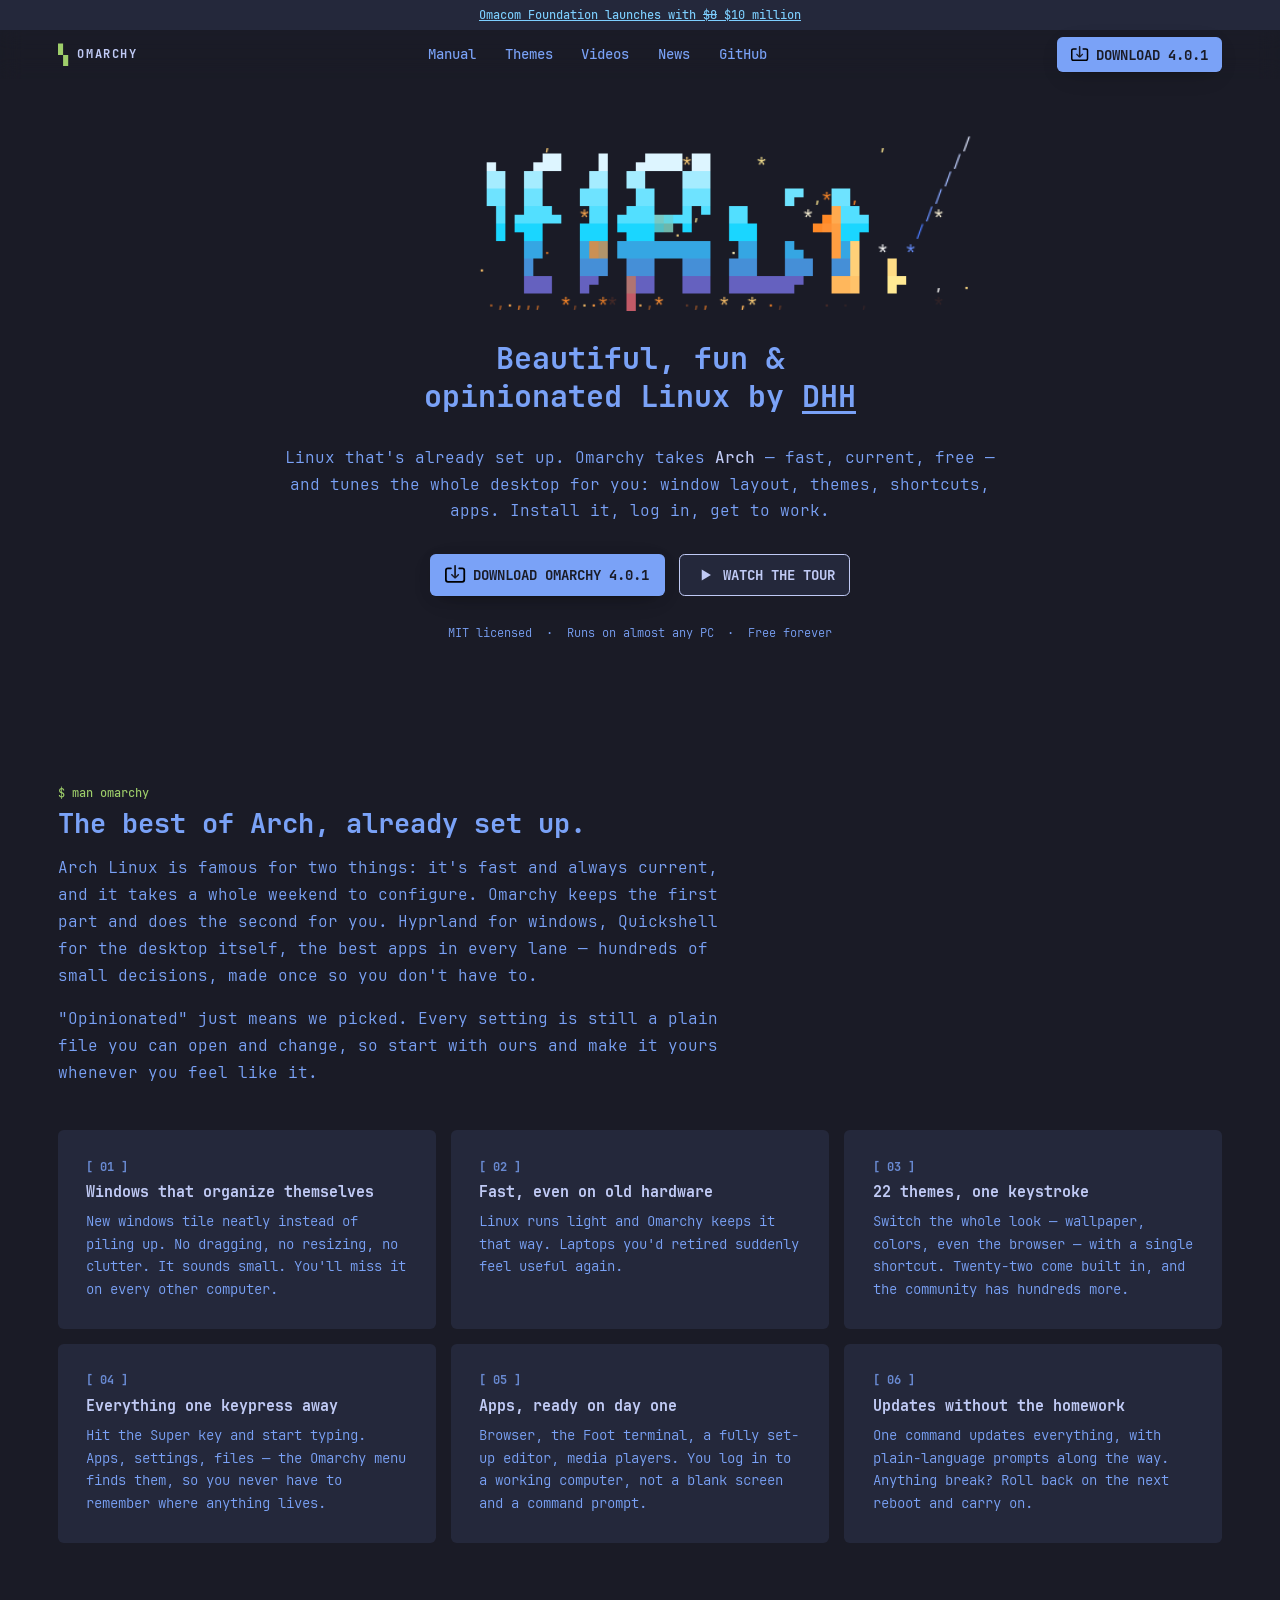
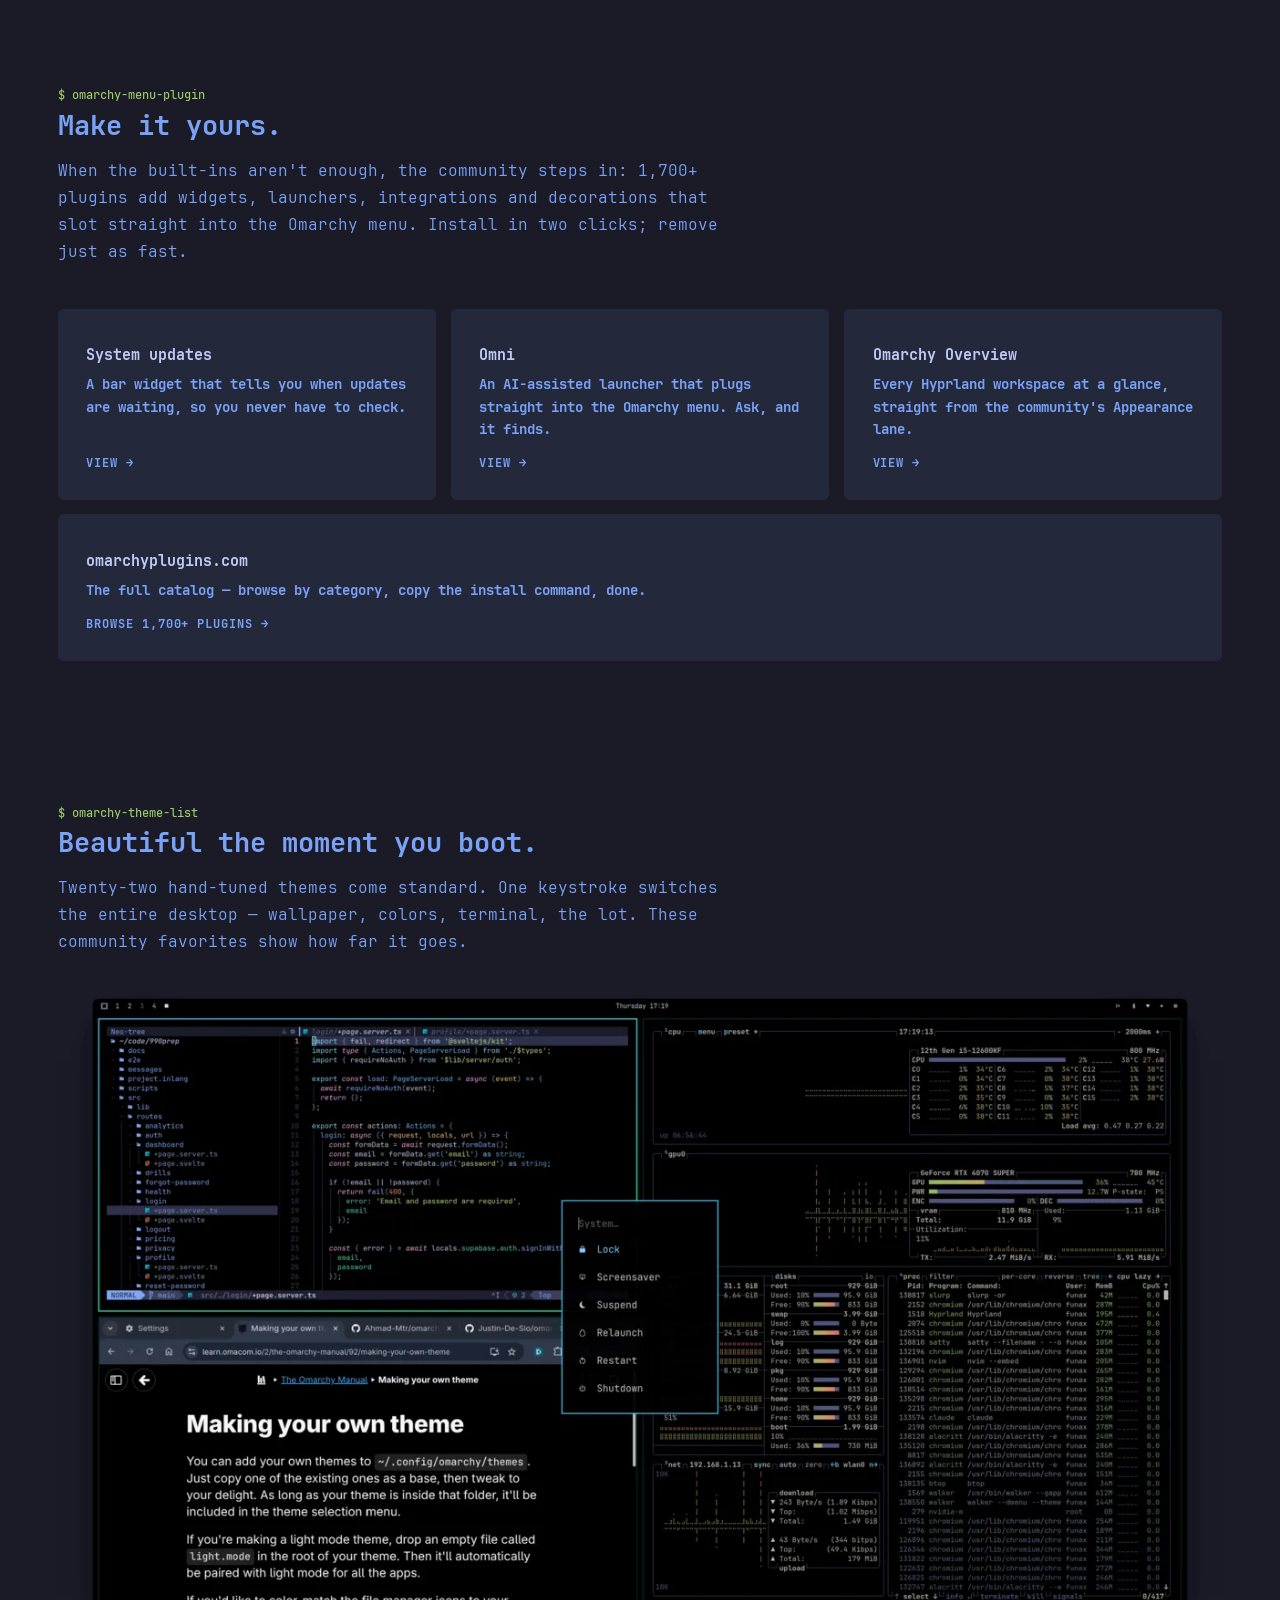
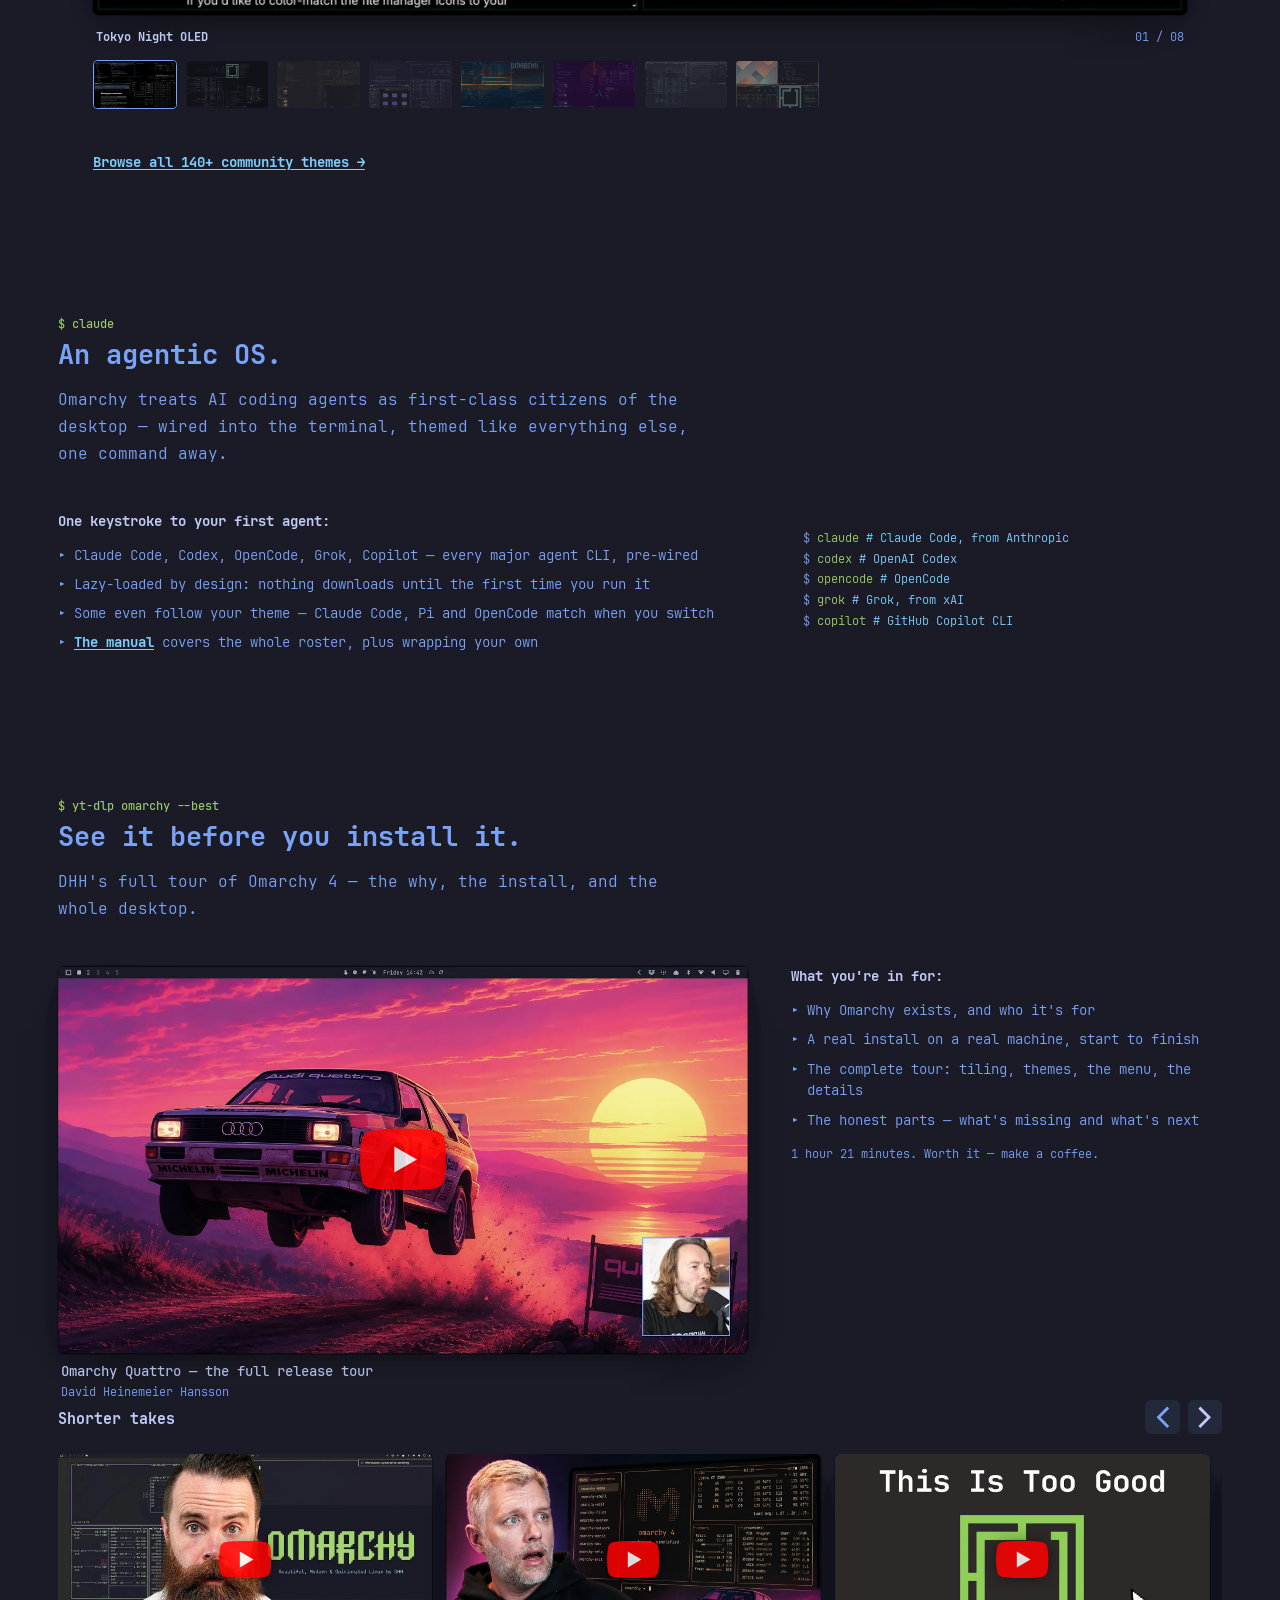
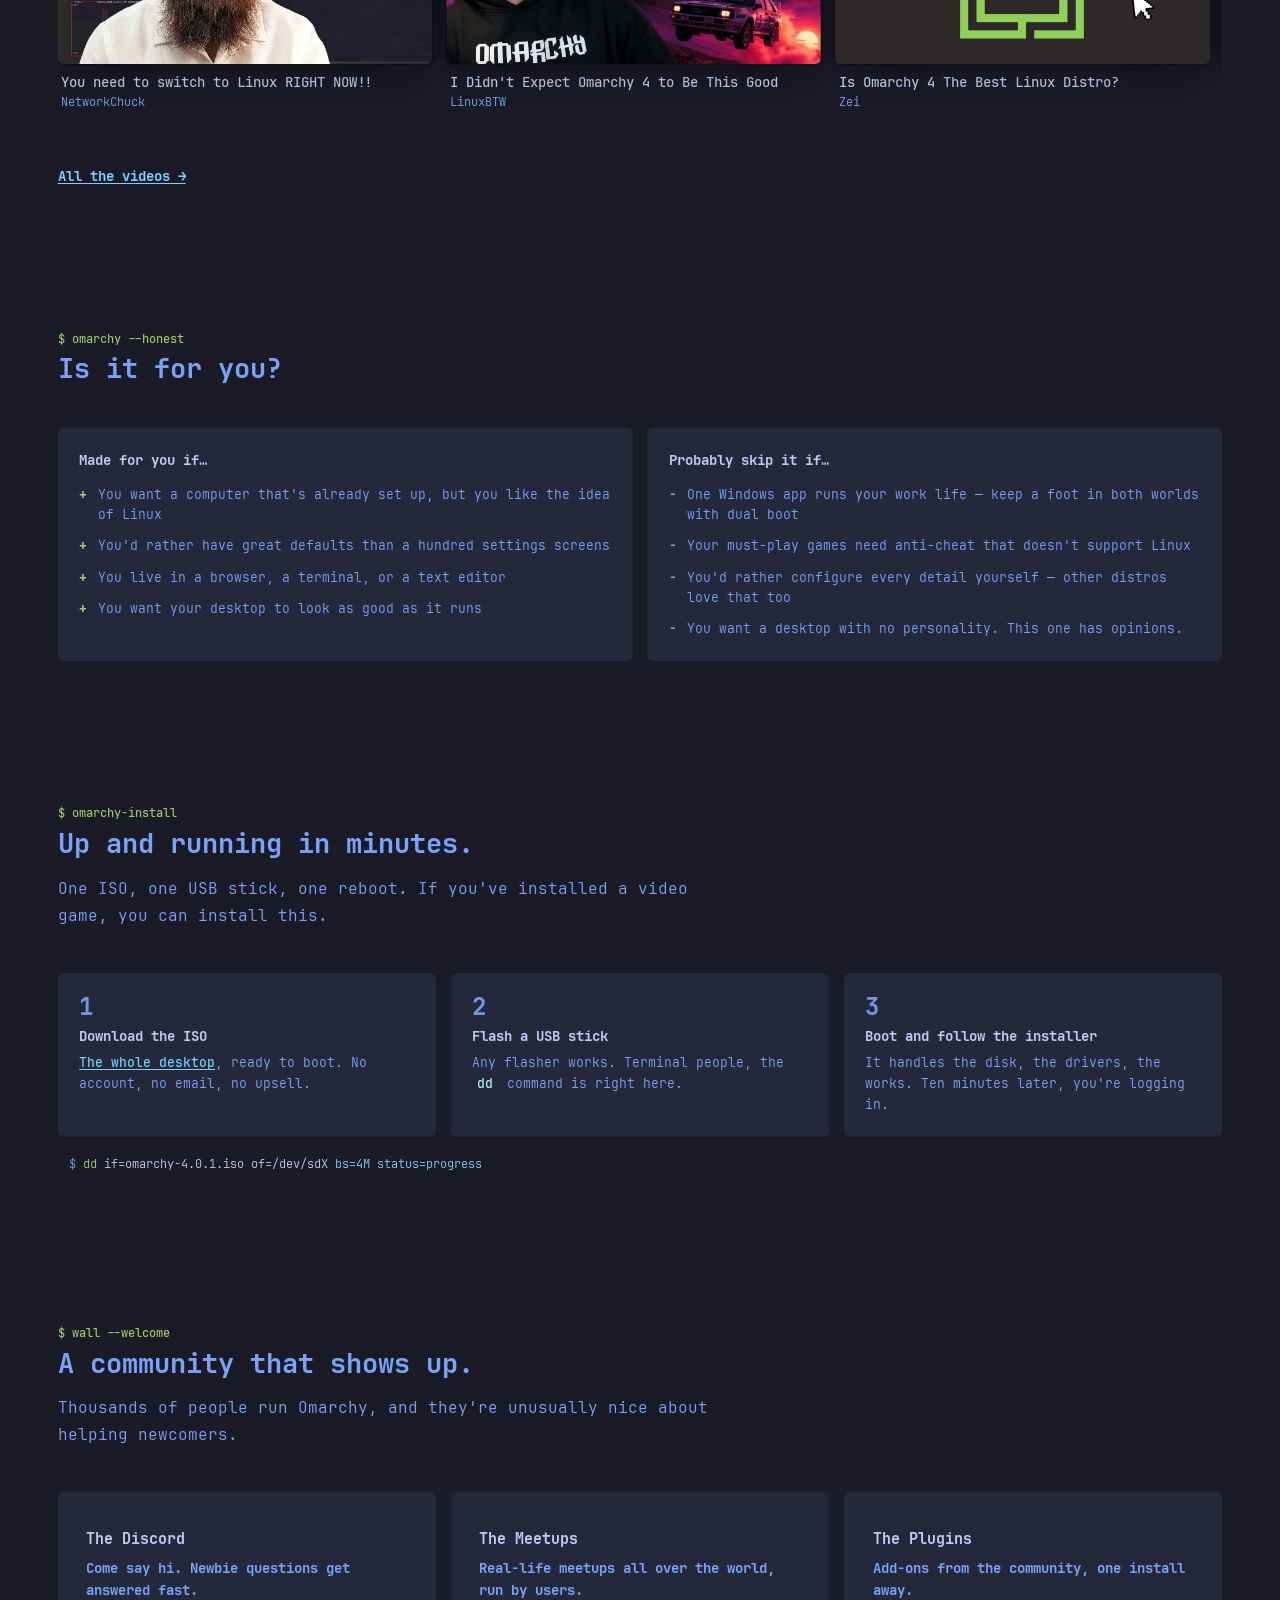
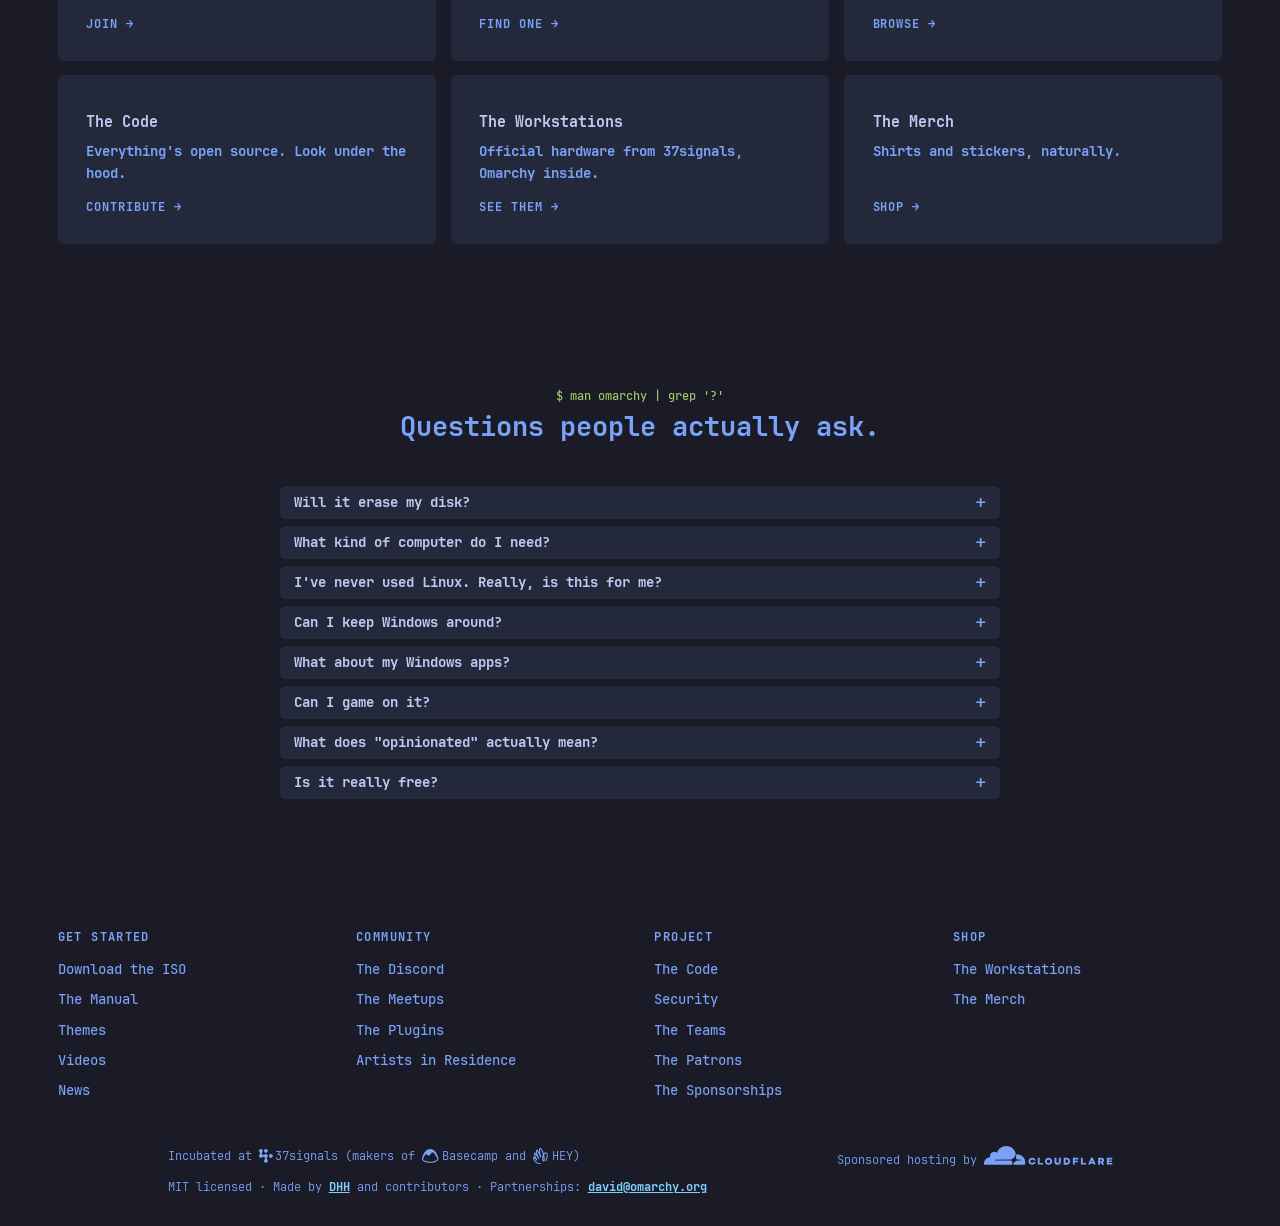
==== commit ccc55a4c: "Homepage: plugins section, agentic OS section, Quickshell/Hyprland intro, rollback note - New sectio" ====
--- a/index.html
+++ b/index.html
@@ -130,9 +130,9 @@
             <p class="section__lede">
               Arch Linux is famous for two things: it's fast and always current,
               and it takes a whole weekend to configure. Omarchy keeps the first
-              part and does the second for you. The desktop, the apps, the themes,
-              the shortcuts — hundreds of small decisions, made once so you don't
-              have to.
+              part and does the second for you. Hyprland for windows, Quickshell
+              for the desktop itself, the best apps in every lane — hundreds of
+              small decisions, made once so you don't have to.
             </p>
             <p class="section__lede">
               "Opinionated" just means we picked. Every setting is still a plain
@@ -175,8 +175,57 @@
             <div class="card">
               <span class="card__index">[ 06 ]</span>
               <h3>Updates without the homework</h3>
-              <p>One command updates everything, with plain-language prompts along the way. Your machine stays current; you stay in flow.</p>
-            </div>
+              <p>One command updates everything, with plain-language prompts along the way. Anything break? Roll back on the next reboot and carry on.</p>
+            </div>
+          </div>
+        </div>
+      </section>
+
+      <section class="section">
+        <div class="wrap">
+          <div class="section__head" data-reveal>
+            <span class="kicker" aria-hidden="true">$ omarchy-menu-plugin</span>
+            <h2>Make it yours.</h2>
+            <p class="section__lede">
+              When the built-ins aren't enough, the community steps in: 1,700+
+              plugins add widgets, launchers, integrations and decorations that
+              slot straight into the Omarchy menu. Install in two clicks; remove
+              just as fast.
+            </p>
+          </div>
+
+          <div class="cards" data-reveal>
+            <a class="card card--link" href="https://github.com/JJDizz1L/dizziee.system-updates">
+              <div>
+                <h3>System updates</h3>
+                <p>A bar widget that tells you when updates are waiting, so you never have to check.</p>
+              </div>
+              <span class="card__go">VIEW &rarr;</span>
+            </a>
+
+            <a class="card card--link" href="https://github.com/bjarneo/omarchy-shell-plugins">
+              <div>
+                <h3>Omni</h3>
+                <p>An AI-assisted launcher that plugs straight into the Omarchy menu. Ask, and it finds.</p>
+              </div>
+              <span class="card__go">VIEW &rarr;</span>
+            </a>
+
+            <a class="card card--link" href="https://github.com/AyushKr2003/omarchy-overview">
+              <div>
+                <h3>Omarchy Overview</h3>
+                <p>Every Hyprland workspace at a glance, straight from the community's Appearance lane.</p>
+              </div>
+              <span class="card__go">VIEW &rarr;</span>
+            </a>
+
+            <a class="card card--link card--wide" href="https://omarchyplugins.com/">
+              <div>
+                <h3>omarchyplugins.com</h3>
+                <p>The full catalog — browse by category, copy the install command, done.</p>
+              </div>
+              <span class="card__go">BROWSE 1,700+ PLUGINS &rarr;</span>
+            </a>
           </div>
         </div>
       </section>
@@ -231,6 +280,40 @@
             </div>
 
             <a class="section__more" href="/themes/">Browse all 140+ community themes &rarr;</a>
+          </div>
+        </div>
+      </section>
+
+      <section class="section">
+        <div class="wrap">
+          <div class="section__head" data-reveal>
+            <span class="kicker" aria-hidden="true">$ claude</span>
+            <h2>An agentic OS.</h2>
+            <p class="section__lede">
+              Omarchy treats AI coding agents as first-class citizens of the
+              desktop — wired into the terminal, themed like everything else,
+              one command away.
+            </p>
+          </div>
+
+          <div class="video-split" data-reveal>
+            <div class="video-split__side">
+              <h3>One keystroke to your first agent:</h3>
+              <ul class="tourlist">
+                <li>Claude Code, Codex, OpenCode, Grok, Copilot — every major agent CLI, pre-wired</li>
+                <li>Lazy-loaded by design: nothing downloads until the first time you run it</li>
+                <li>Some even follow your theme — Claude Code, Pi and OpenCode match when you switch</li>
+                <li><a href="/manual/ai/">The manual</a> covers the whole roster, plus wrapping your own</li>
+              </ul>
+            </div>
+
+            <div class="terminal">
+              <p><span class="prompt">$</span> <span class="command">claude</span> <span class="flag"># Claude Code, from Anthropic</span></p>
+              <p><span class="prompt">$</span> <span class="command">codex</span> <span class="flag"># OpenAI Codex</span></p>
+              <p><span class="prompt">$</span> <span class="command">opencode</span> <span class="flag"># OpenCode</span></p>
+              <p><span class="prompt">$</span> <span class="command">grok</span> <span class="flag"># Grok, from xAI</span></p>
+              <p><span class="prompt">$</span> <span class="command">copilot</span> <span class="flag"># GitHub Copilot CLI</span></p>
+            </div>
           </div>
         </div>
       </section>
--- a/assets/css/v2/sections.css
+++ b/assets/css/v2/sections.css
@@ -118,6 +118,10 @@
   text-decoration: none;
 }
 
+.card--wide {
+  grid-column: 1 / -1;
+}
+
 .card--link .card__go {
   color: var(--color-terminal-blue);
   font-size: var(--font-size-small);
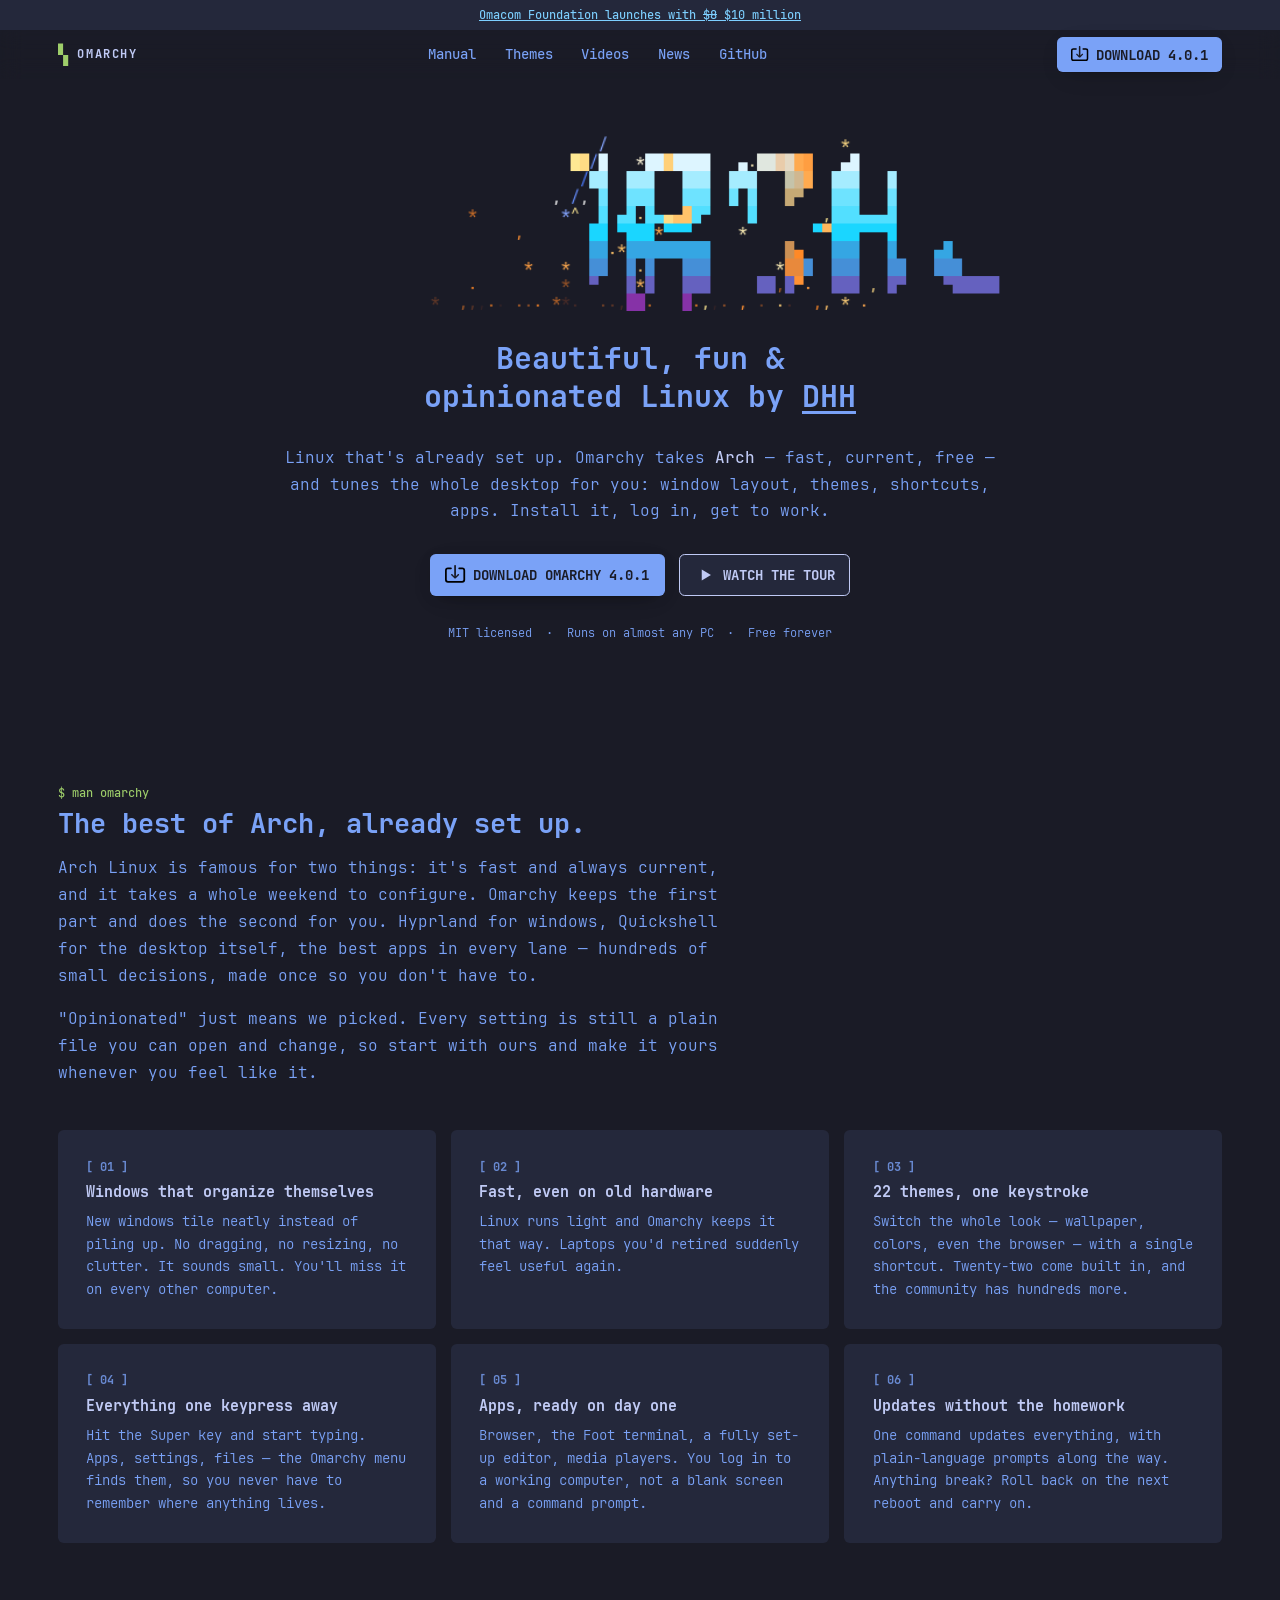
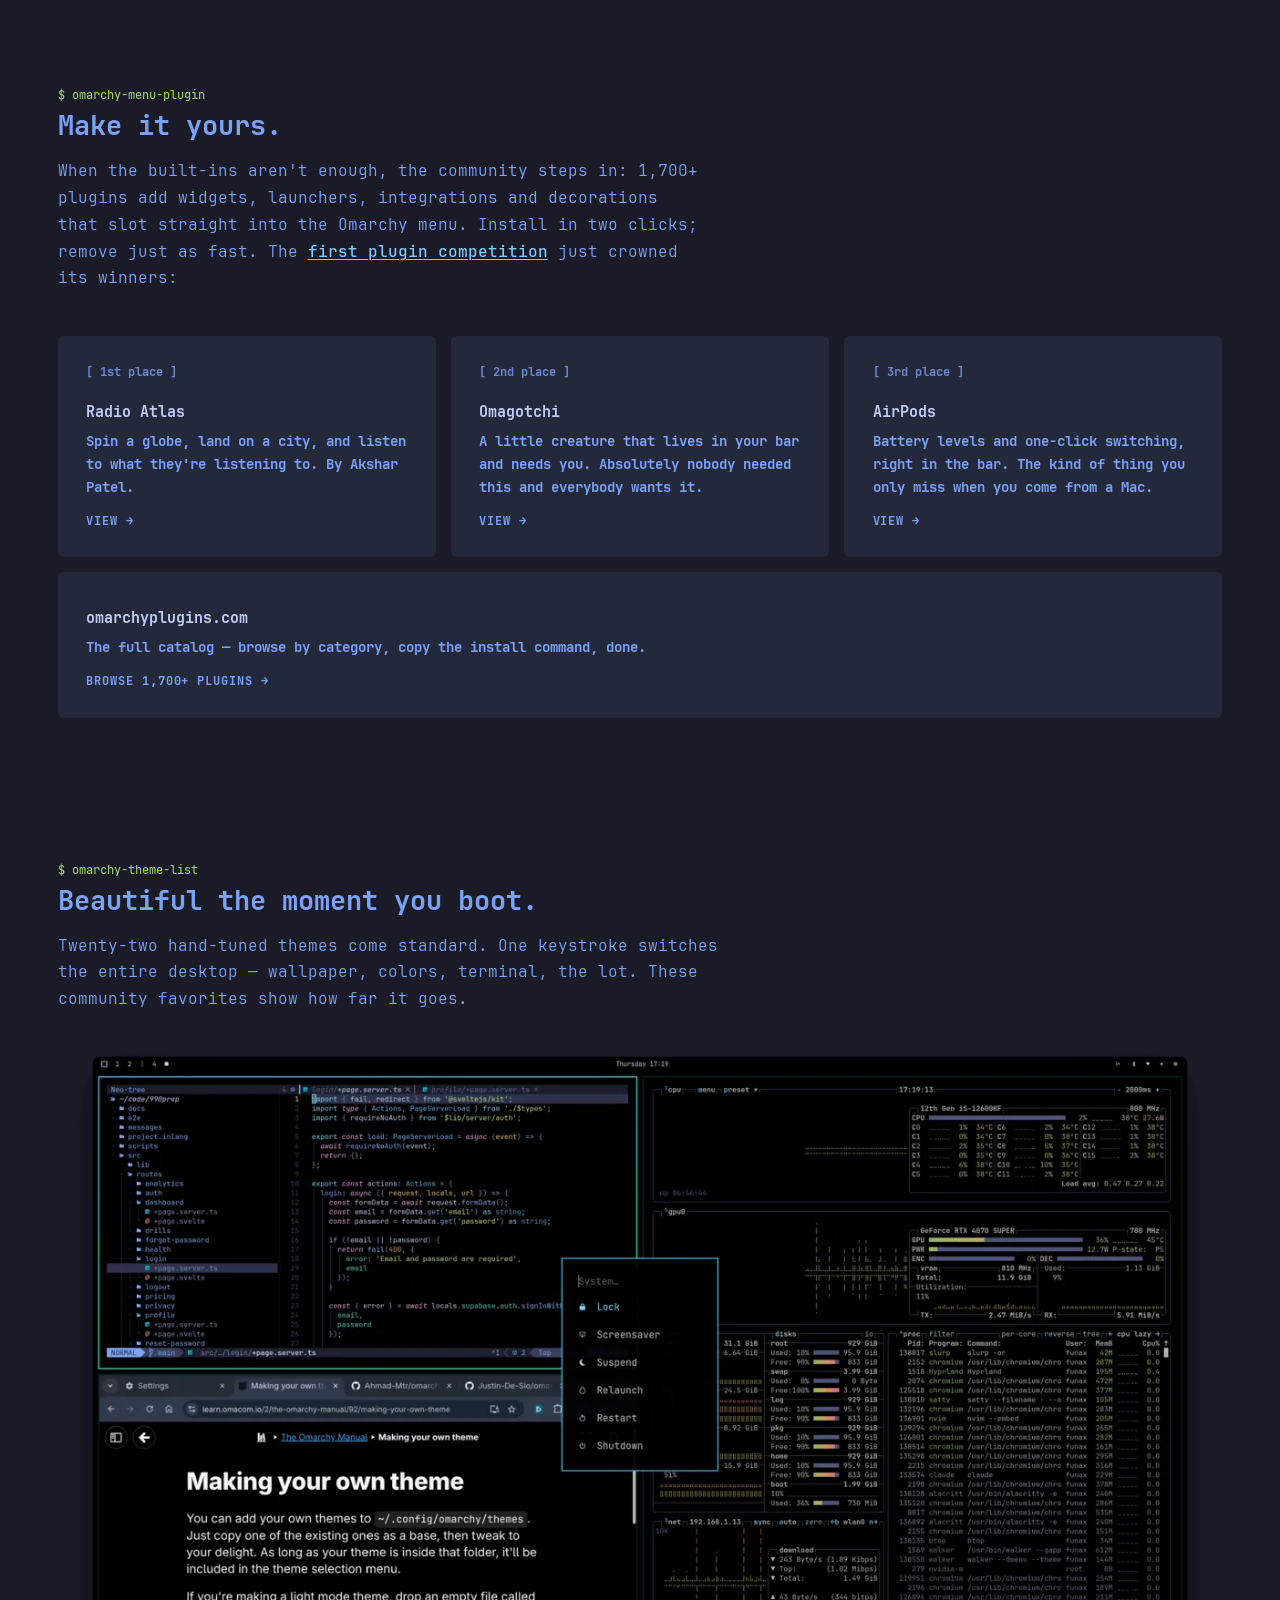
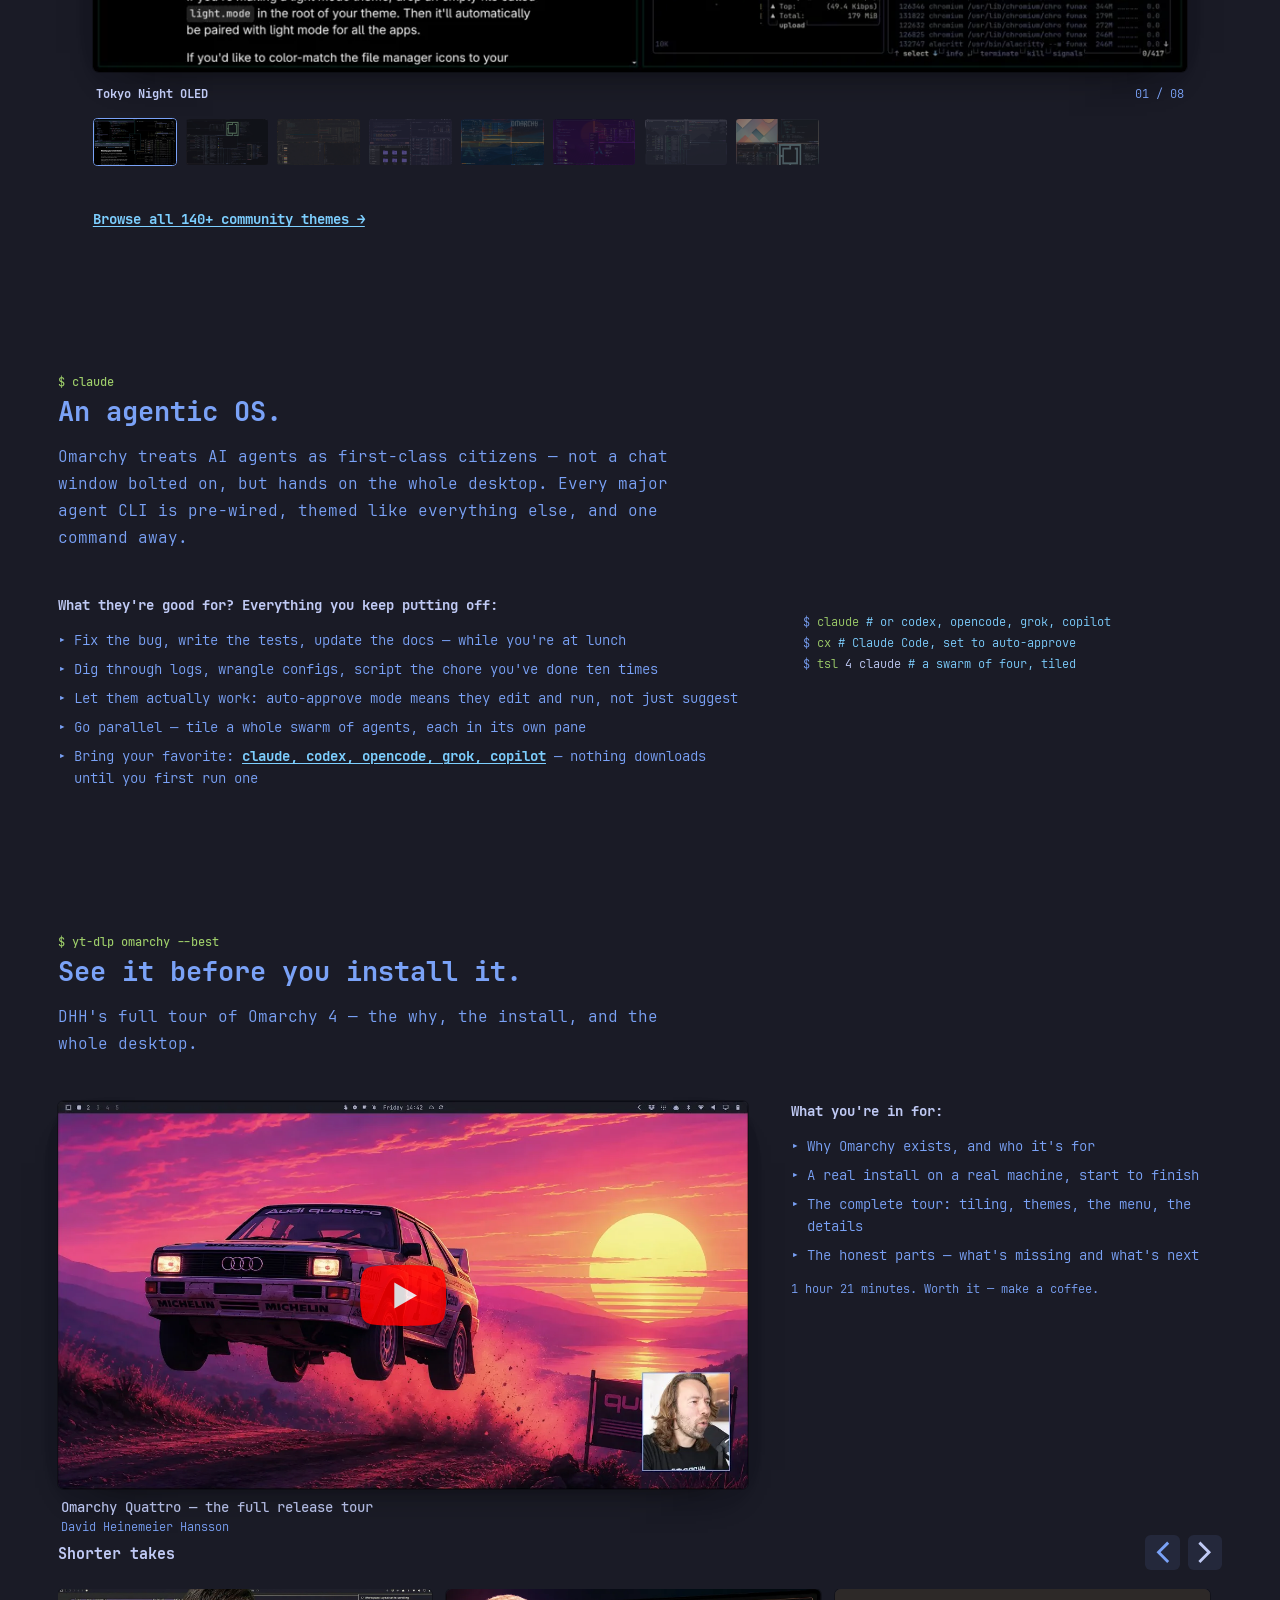
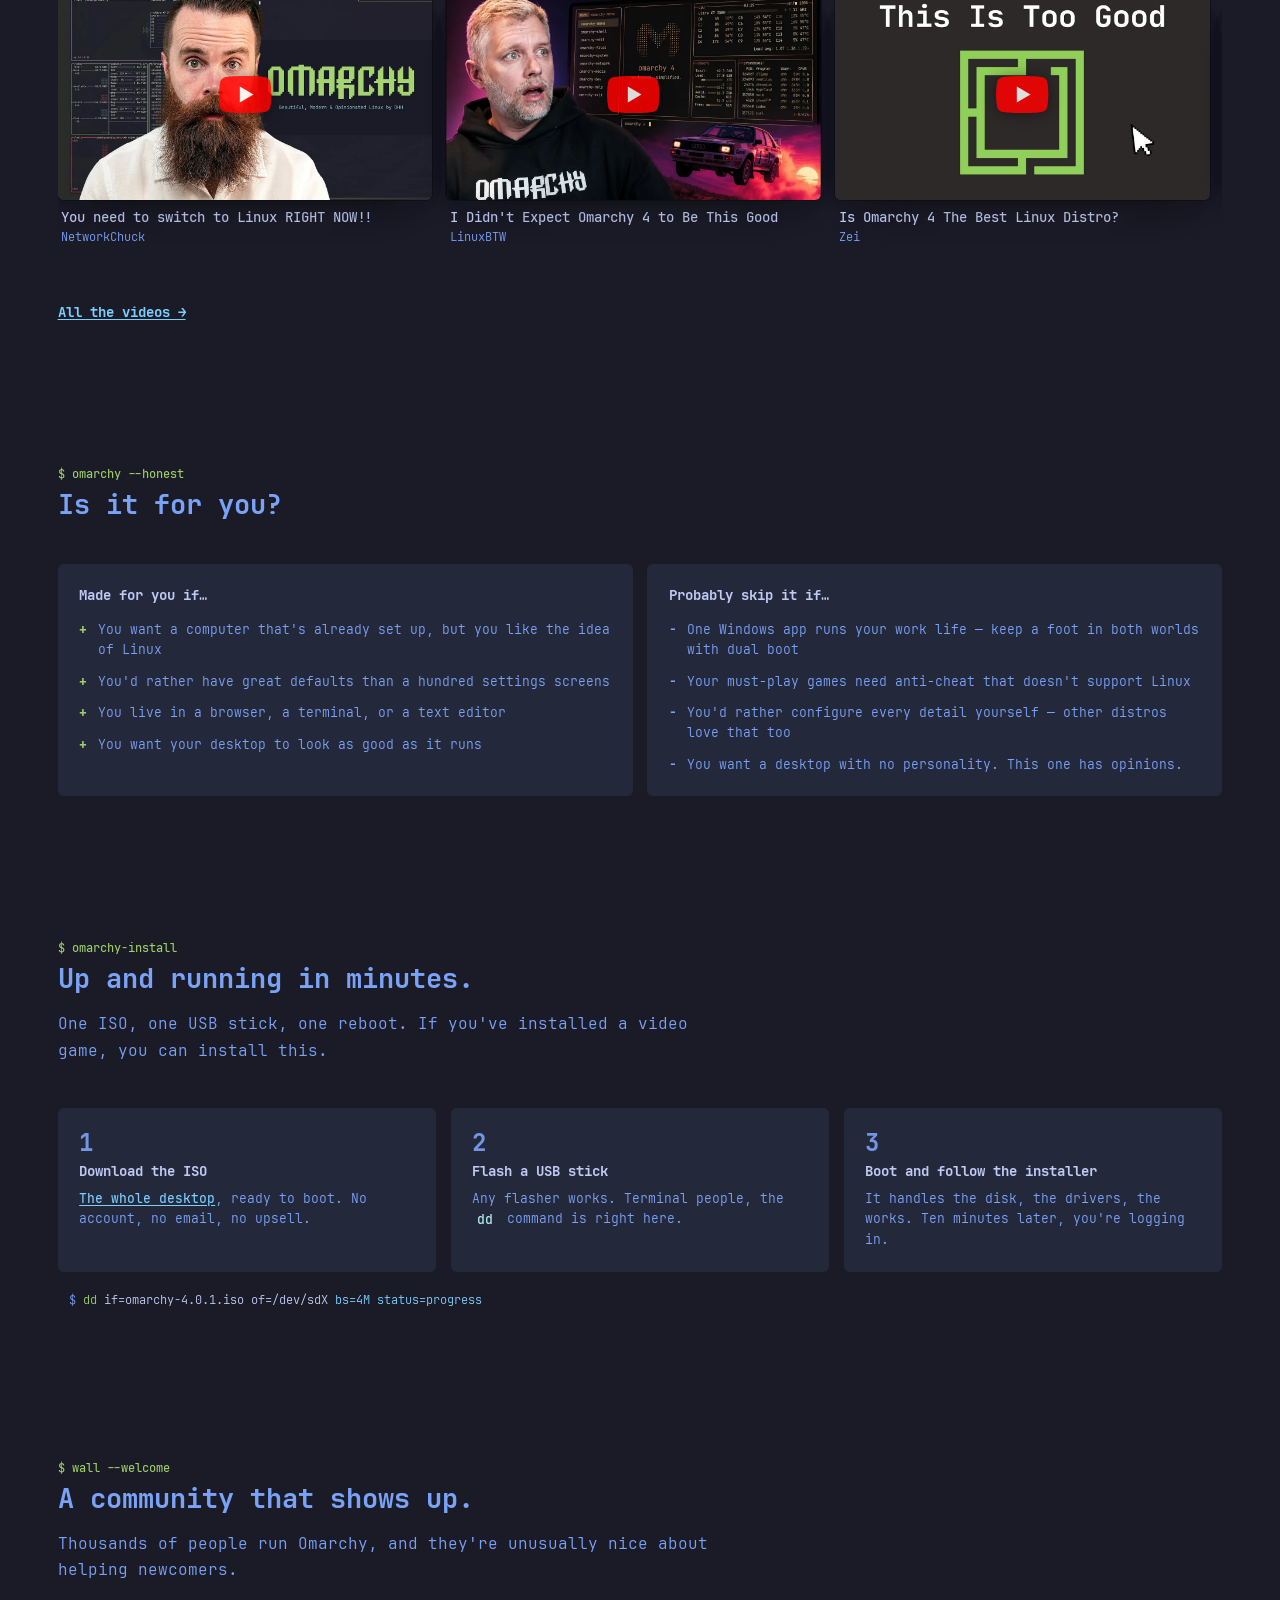
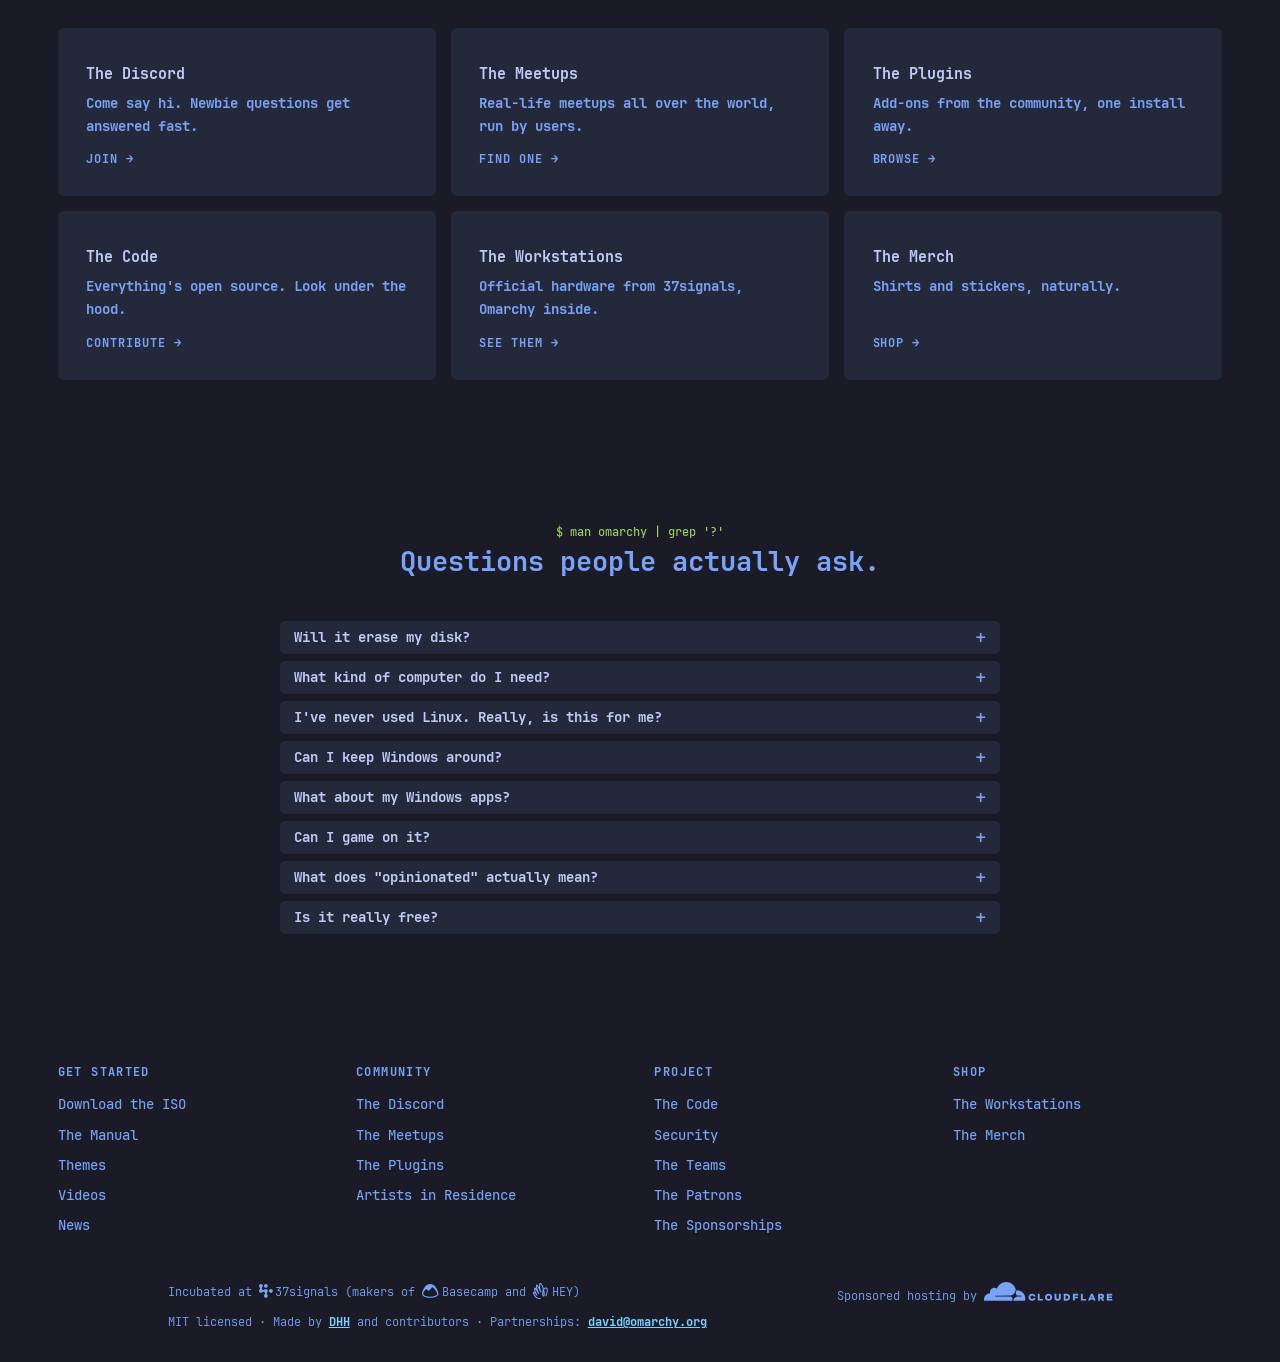
==== commit 5efa79ae: "Agentic section rewritten around capabilities; plugins now feature competition winners - Agents: wha" ====
--- a/index.html
+++ b/index.html
@@ -190,31 +190,35 @@
               When the built-ins aren't enough, the community steps in: 1,700+
               plugins add widgets, launchers, integrations and decorations that
               slot straight into the Omarchy menu. Install in two clicks; remove
-              just as fast.
+              just as fast. The <a href="/news/2026/08/the-first-plugin-competition-winners/">first
+              plugin competition</a> just crowned its winners:
             </p>
           </div>
 
           <div class="cards" data-reveal>
-            <a class="card card--link" href="https://github.com/JJDizz1L/dizziee.system-updates">
-              <div>
-                <h3>System updates</h3>
-                <p>A bar widget that tells you when updates are waiting, so you never have to check.</p>
+            <a class="card card--link" href="https://omarchyplugins.com/plugin.html?id=akshar.radio-atlas">
+              <span class="card__index">[ 1st place ]</span>
+              <div>
+                <h3>Radio Atlas</h3>
+                <p>Spin a globe, land on a city, and listen to what they're listening to. By Akshar Patel.</p>
               </div>
               <span class="card__go">VIEW &rarr;</span>
             </a>
 
-            <a class="card card--link" href="https://github.com/bjarneo/omarchy-shell-plugins">
-              <div>
-                <h3>Omni</h3>
-                <p>An AI-assisted launcher that plugs straight into the Omarchy menu. Ask, and it finds.</p>
+            <a class="card card--link" href="https://omarchyplugins.com/plugin.html?id=slcode777.omagotchi">
+              <span class="card__index">[ 2nd place ]</span>
+              <div>
+                <h3>Omagotchi</h3>
+                <p>A little creature that lives in your bar and needs you. Absolutely nobody needed this and everybody wants it.</p>
               </div>
               <span class="card__go">VIEW &rarr;</span>
             </a>
 
-            <a class="card card--link" href="https://github.com/AyushKr2003/omarchy-overview">
-              <div>
-                <h3>Omarchy Overview</h3>
-                <p>Every Hyprland workspace at a glance, straight from the community's Appearance lane.</p>
+            <a class="card card--link" href="https://omarchyplugins.com/plugin.html?id=io.github.thisisgm.omapods">
+              <span class="card__index">[ 3rd place ]</span>
+              <div>
+                <h3>AirPods</h3>
+                <p>Battery levels and one-click switching, right in the bar. The kind of thing you only miss when you come from a Mac.</p>
               </div>
               <span class="card__go">VIEW &rarr;</span>
             </a>
@@ -290,29 +294,29 @@
             <span class="kicker" aria-hidden="true">$ claude</span>
             <h2>An agentic OS.</h2>
             <p class="section__lede">
-              Omarchy treats AI coding agents as first-class citizens of the
-              desktop — wired into the terminal, themed like everything else,
-              one command away.
+              Omarchy treats AI agents as first-class citizens — not a chat
+              window bolted on, but hands on the whole desktop. Every major
+              agent CLI is pre-wired, themed like everything else, and one
+              command away.
             </p>
           </div>
 
           <div class="video-split" data-reveal>
             <div class="video-split__side">
-              <h3>One keystroke to your first agent:</h3>
+              <h3>What they're good for? Everything you keep putting off:</h3>
               <ul class="tourlist">
-                <li>Claude Code, Codex, OpenCode, Grok, Copilot — every major agent CLI, pre-wired</li>
-                <li>Lazy-loaded by design: nothing downloads until the first time you run it</li>
-                <li>Some even follow your theme — Claude Code, Pi and OpenCode match when you switch</li>
-                <li><a href="/manual/ai/">The manual</a> covers the whole roster, plus wrapping your own</li>
+                <li>Fix the bug, write the tests, update the docs — while you're at lunch</li>
+                <li>Dig through logs, wrangle configs, script the chore you've done ten times</li>
+                <li>Let them actually work: auto-approve mode means they edit and run, not just suggest</li>
+                <li>Go parallel — tile a whole swarm of agents, each in its own pane</li>
+                <li>Bring your favorite: <a href="/manual/ai/">claude, codex, opencode, grok, copilot</a> — nothing downloads until you first run one</li>
               </ul>
             </div>
 
             <div class="terminal">
-              <p><span class="prompt">$</span> <span class="command">claude</span> <span class="flag"># Claude Code, from Anthropic</span></p>
-              <p><span class="prompt">$</span> <span class="command">codex</span> <span class="flag"># OpenAI Codex</span></p>
-              <p><span class="prompt">$</span> <span class="command">opencode</span> <span class="flag"># OpenCode</span></p>
-              <p><span class="prompt">$</span> <span class="command">grok</span> <span class="flag"># Grok, from xAI</span></p>
-              <p><span class="prompt">$</span> <span class="command">copilot</span> <span class="flag"># GitHub Copilot CLI</span></p>
+              <p><span class="prompt">$</span> <span class="command">claude</span> <span class="flag"># or codex, opencode, grok, copilot</span></p>
+              <p><span class="prompt">$</span> <span class="command">cx</span> <span class="flag"># Claude Code, set to auto-approve</span></p>
+              <p><span class="prompt">$</span> <span class="command">tsl</span> 4 claude <span class="flag"># a swarm of four, tiled</span></p>
             </div>
           </div>
         </div>
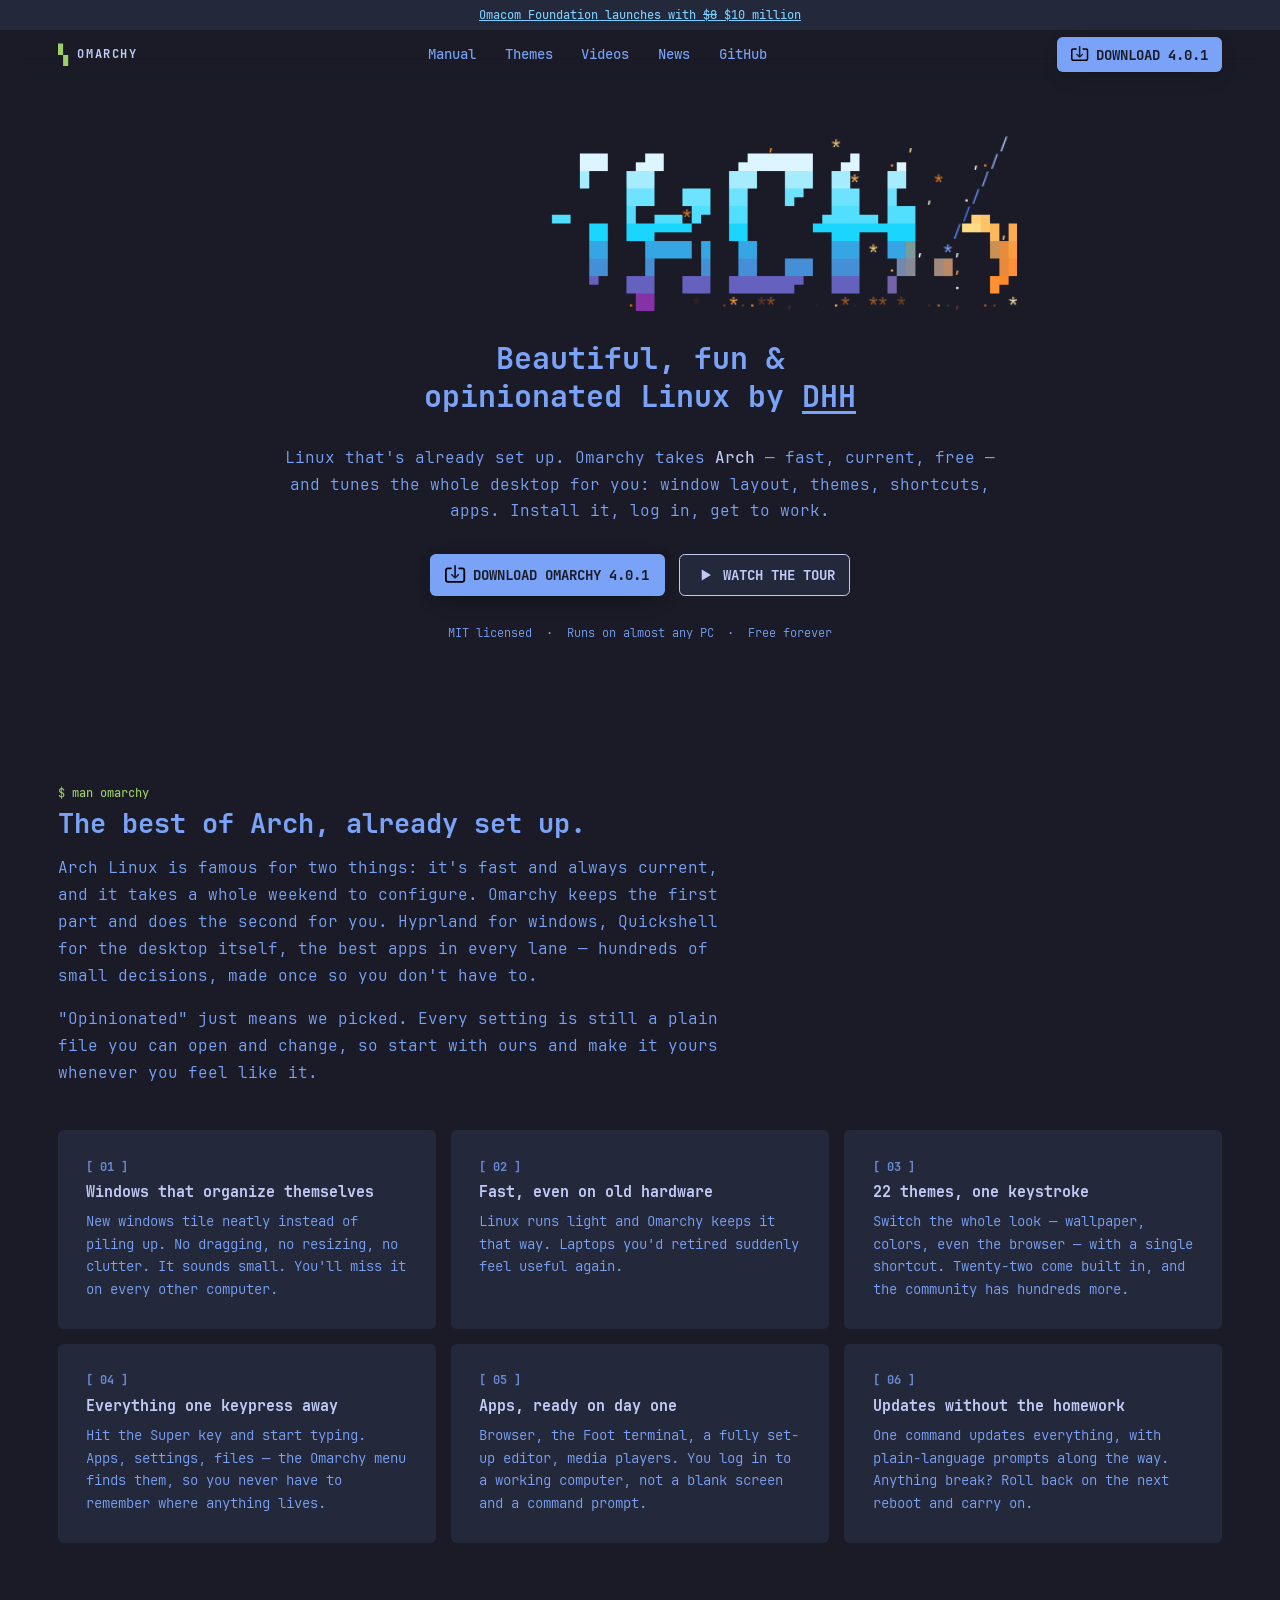
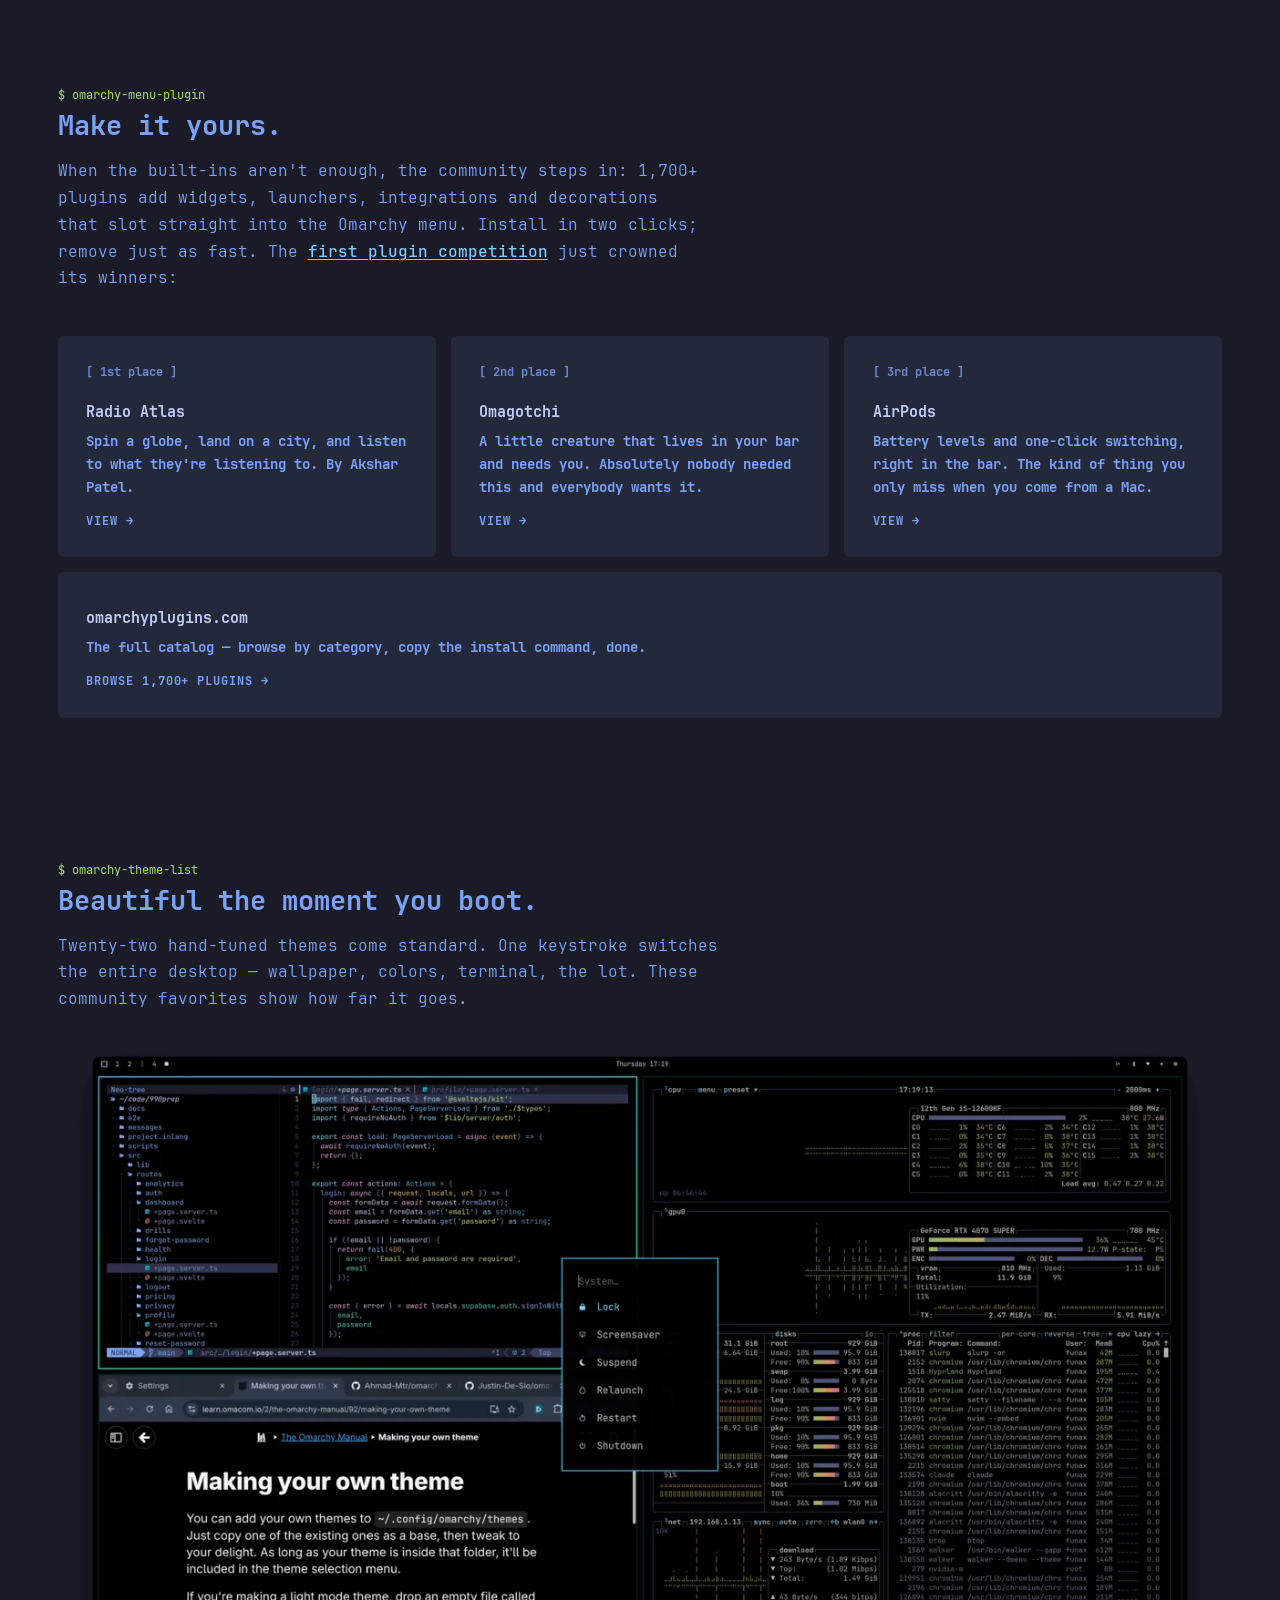
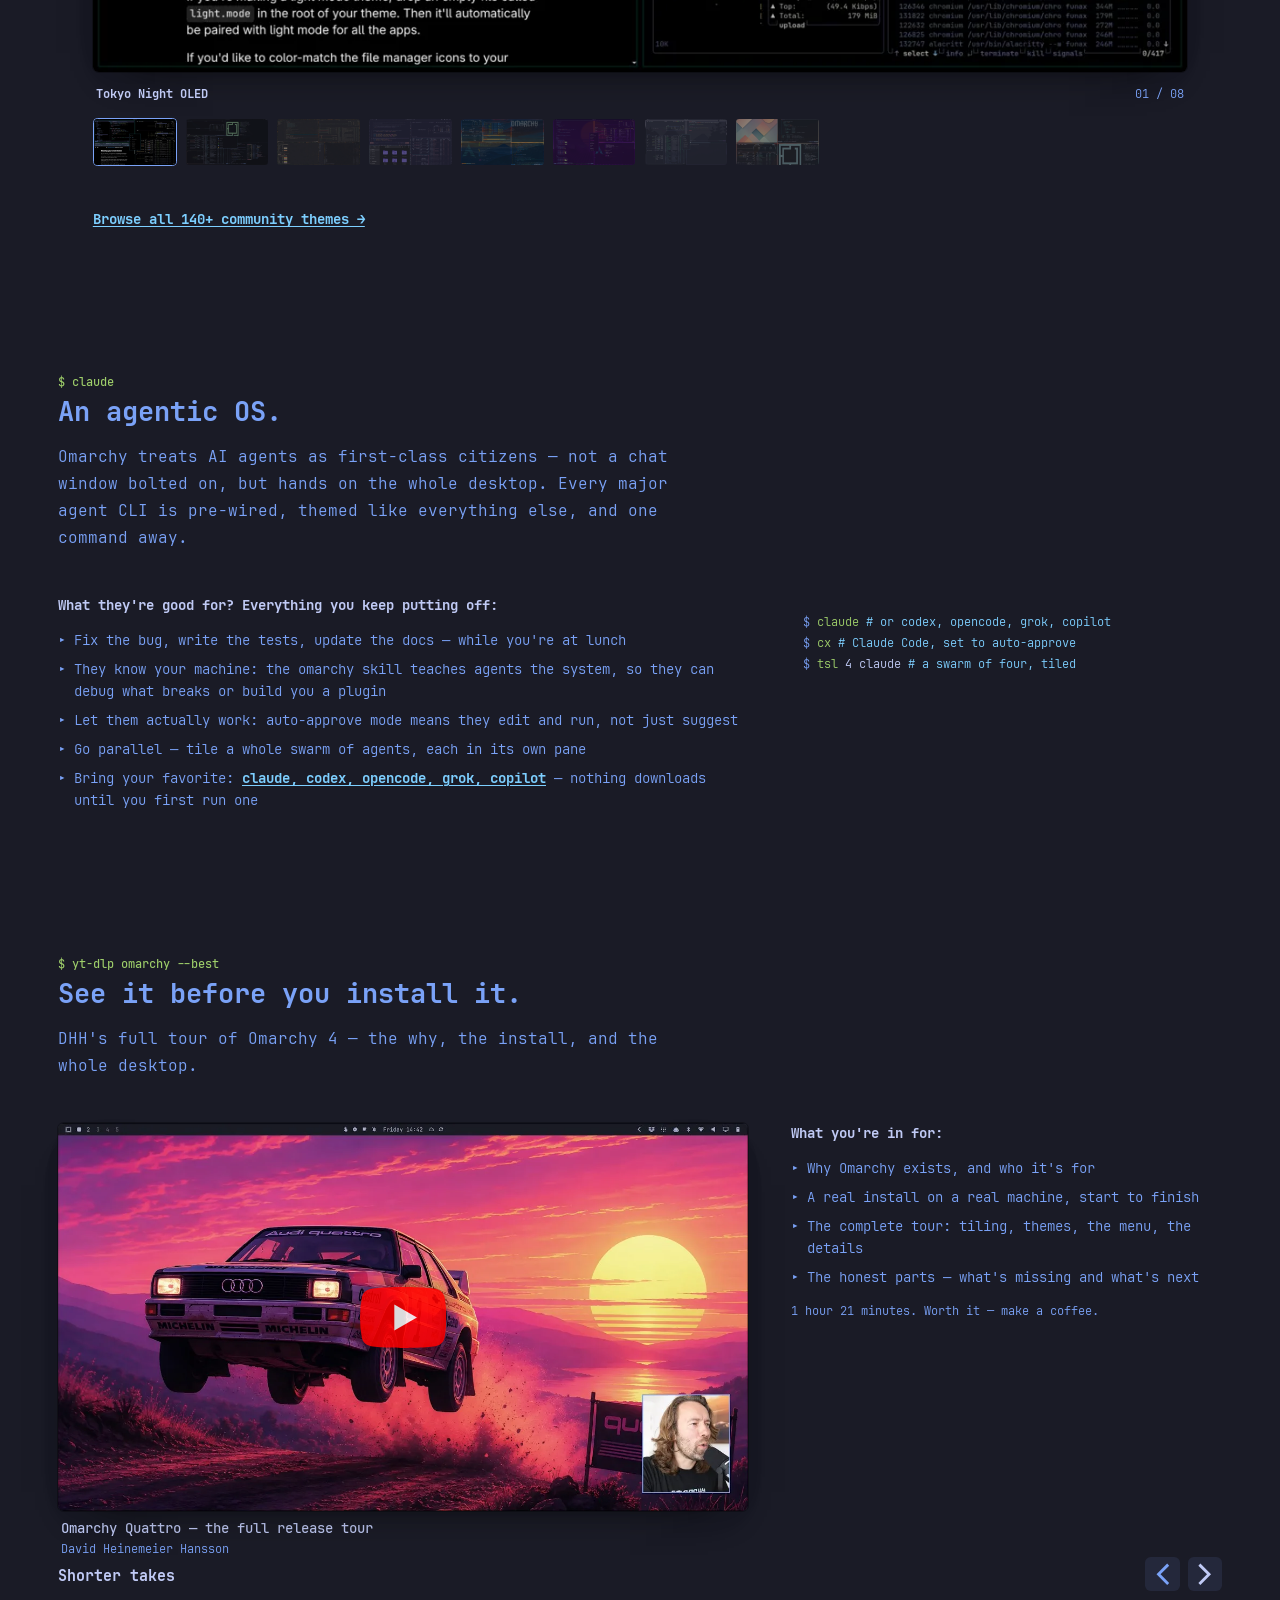
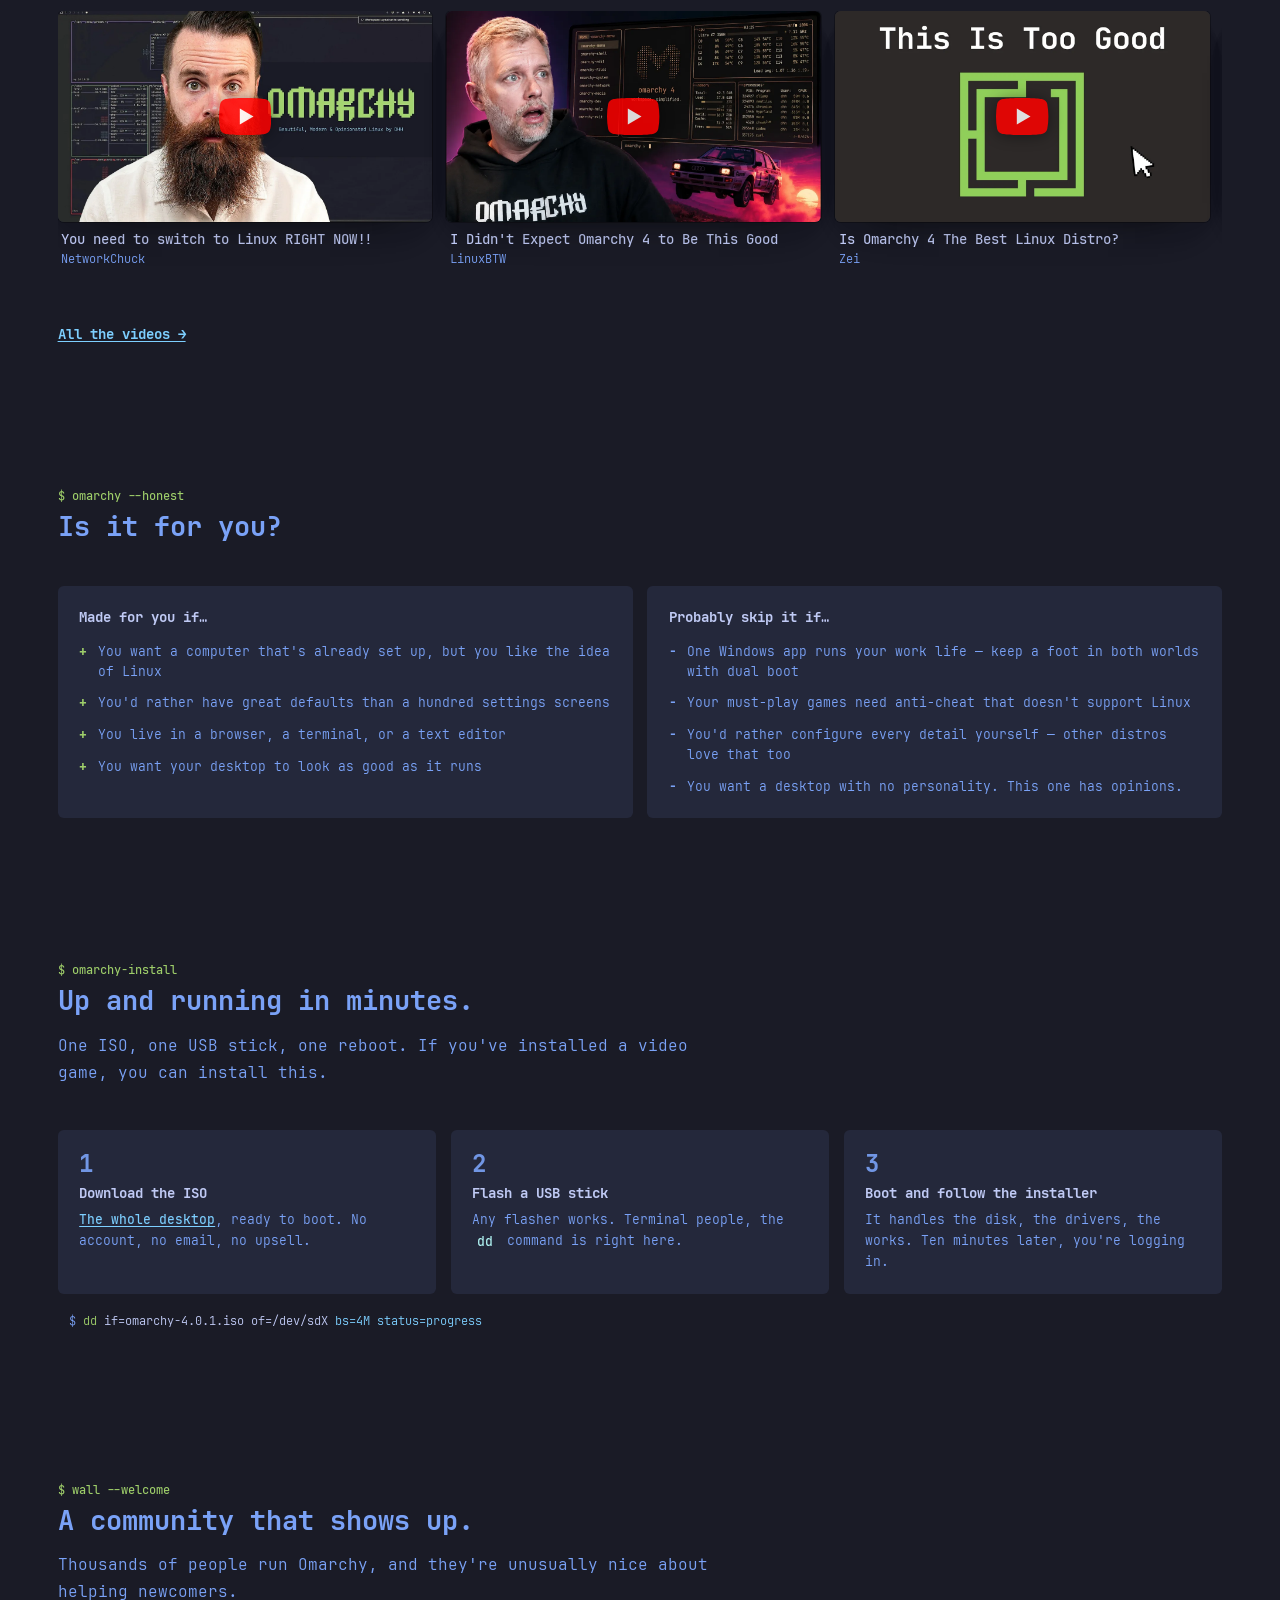
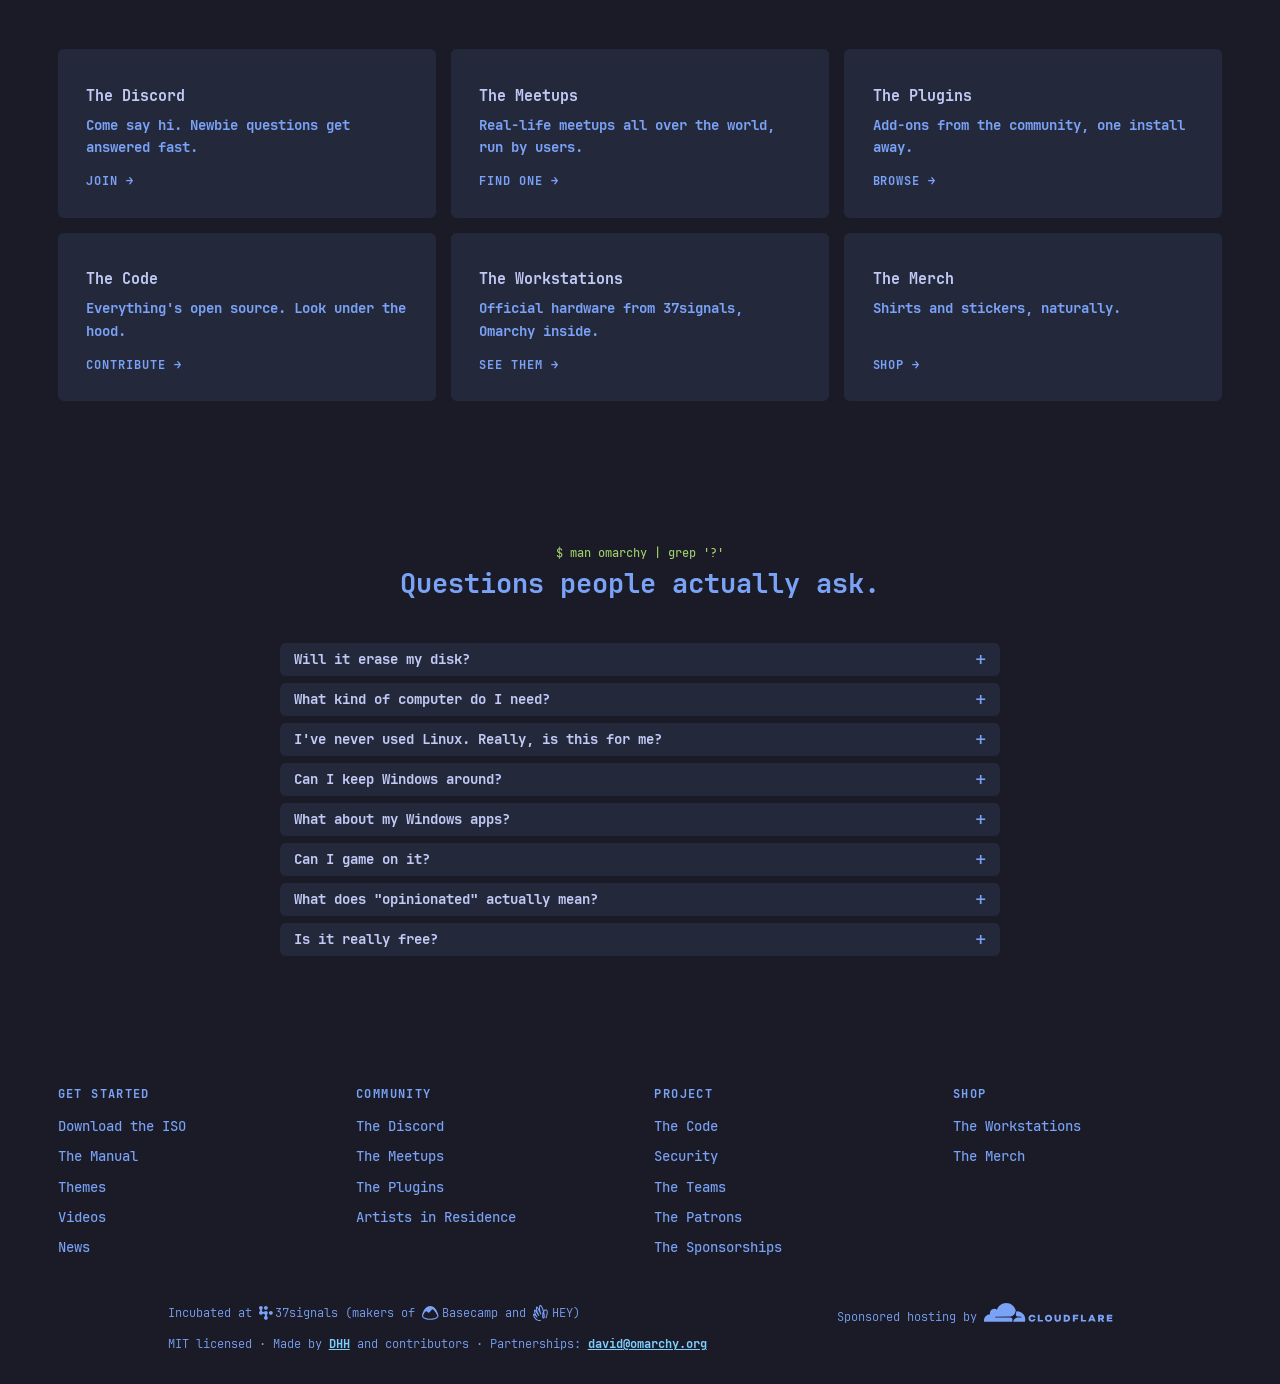
==== commit 4a57031a: "Agentic section: agents interact with the OS itself via the omarchy skill They can debug a broken ma" ====
--- a/index.html
+++ b/index.html
@@ -306,7 +306,7 @@
               <h3>What they're good for? Everything you keep putting off:</h3>
               <ul class="tourlist">
                 <li>Fix the bug, write the tests, update the docs — while you're at lunch</li>
-                <li>Dig through logs, wrangle configs, script the chore you've done ten times</li>
+                <li>They know your machine: the omarchy skill teaches agents the system, so they can debug what breaks or build you a plugin</li>
                 <li>Let them actually work: auto-approve mode means they edit and run, not just suggest</li>
                 <li>Go parallel — tile a whole swarm of agents, each in its own pane</li>
                 <li>Bring your favorite: <a href="/manual/ai/">claude, codex, opencode, grok, copilot</a> — nothing downloads until you first run one</li>
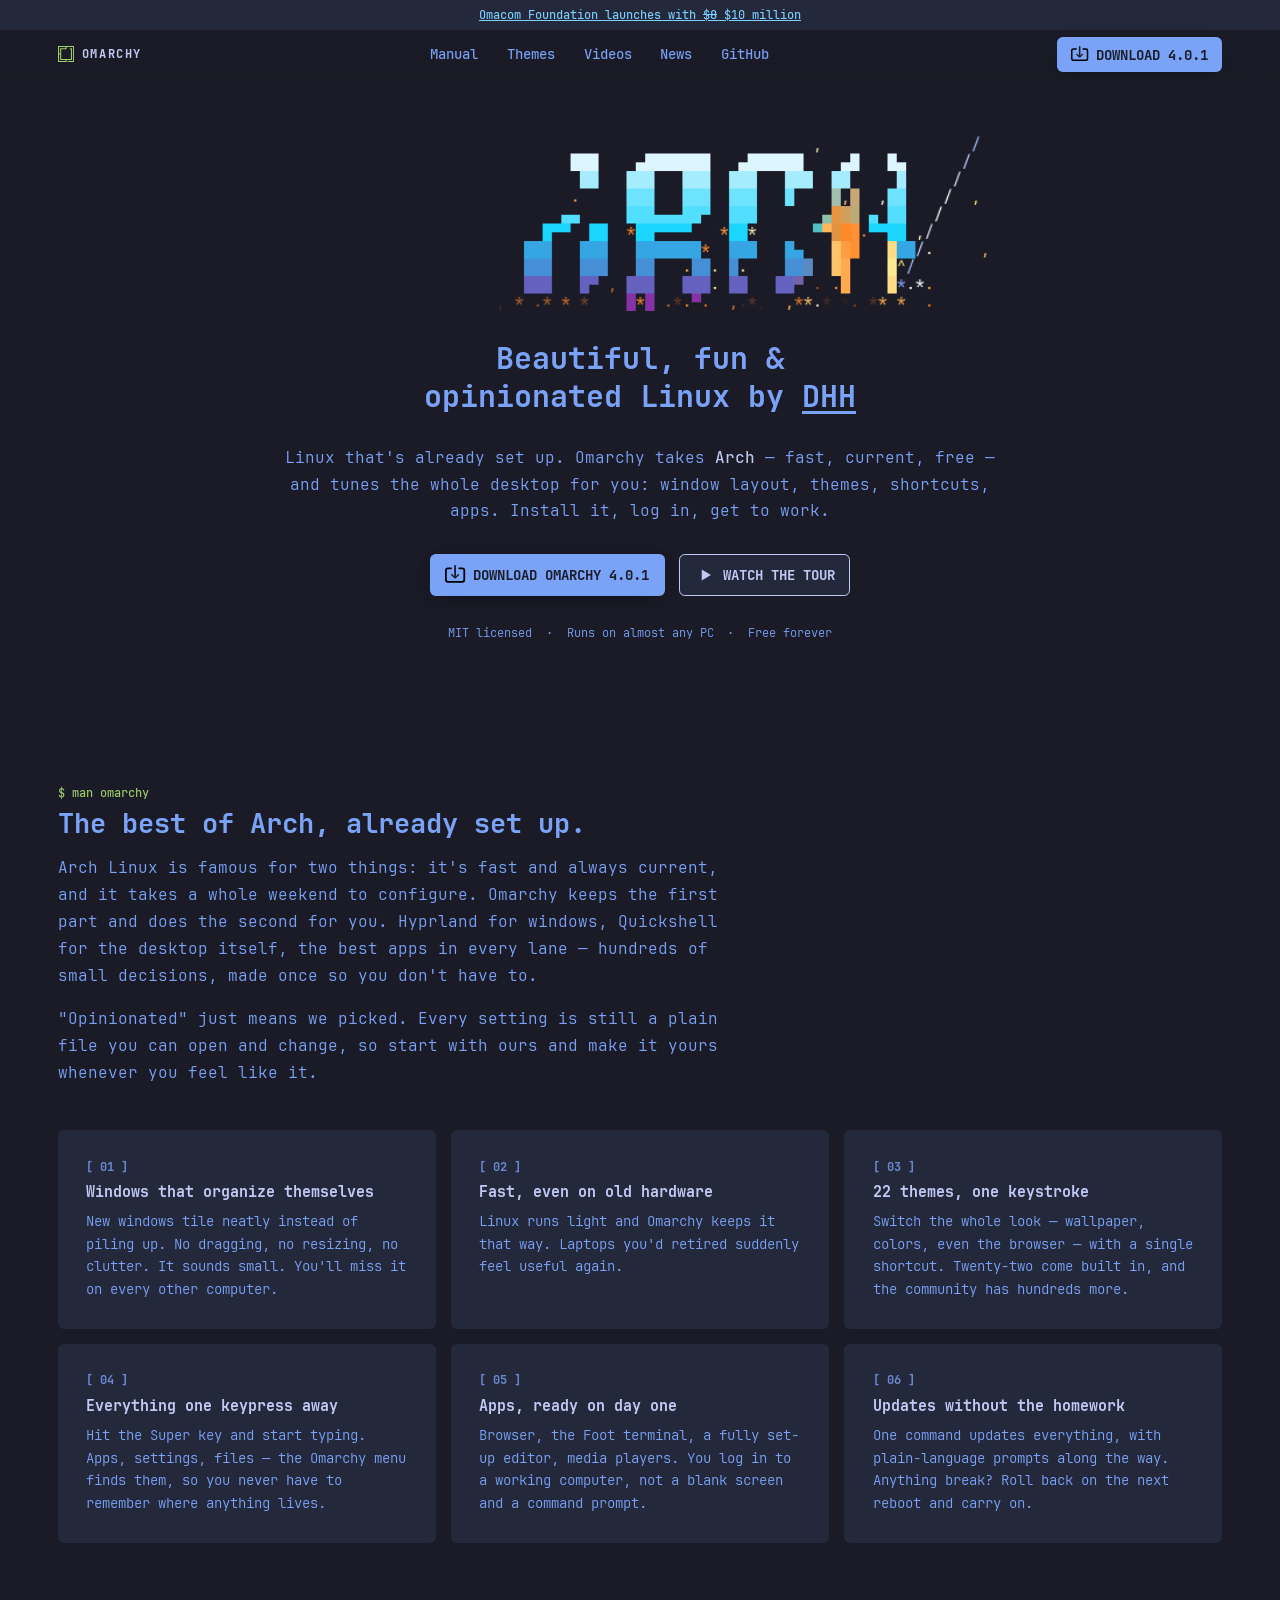
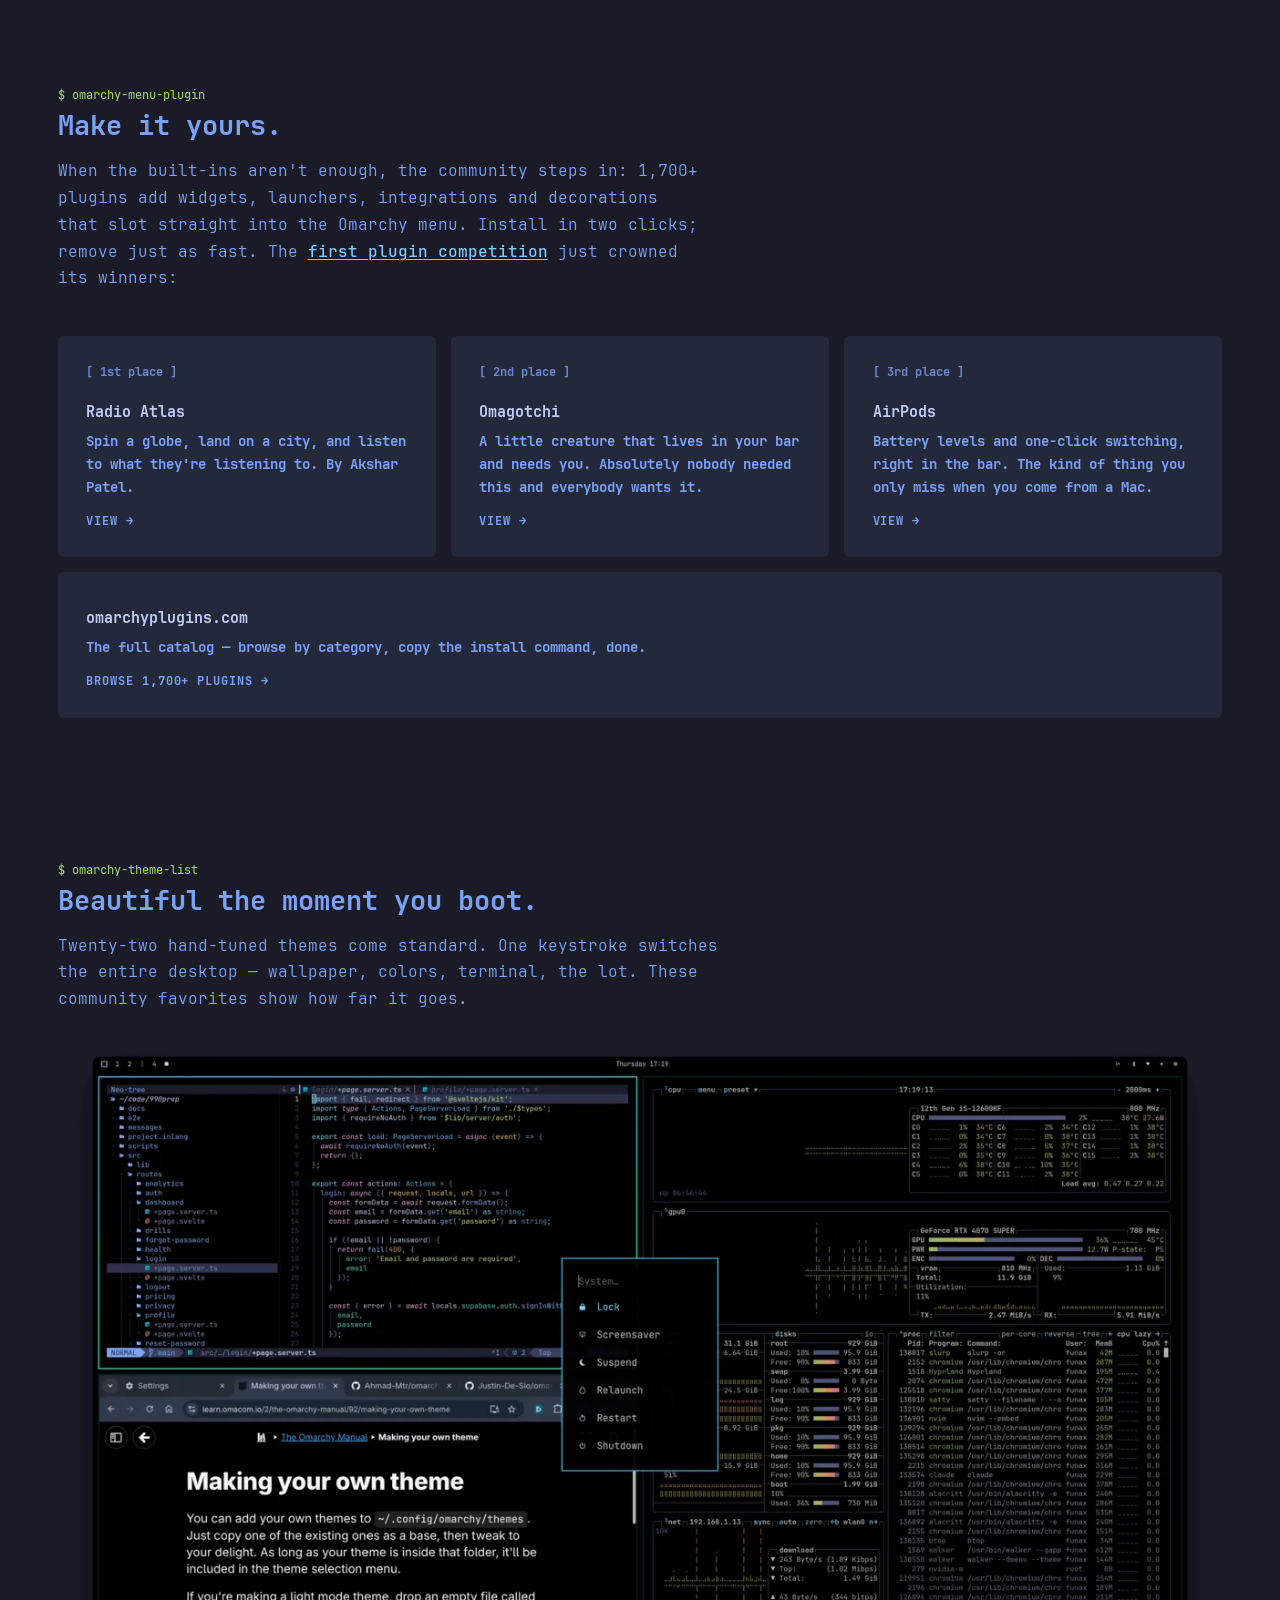
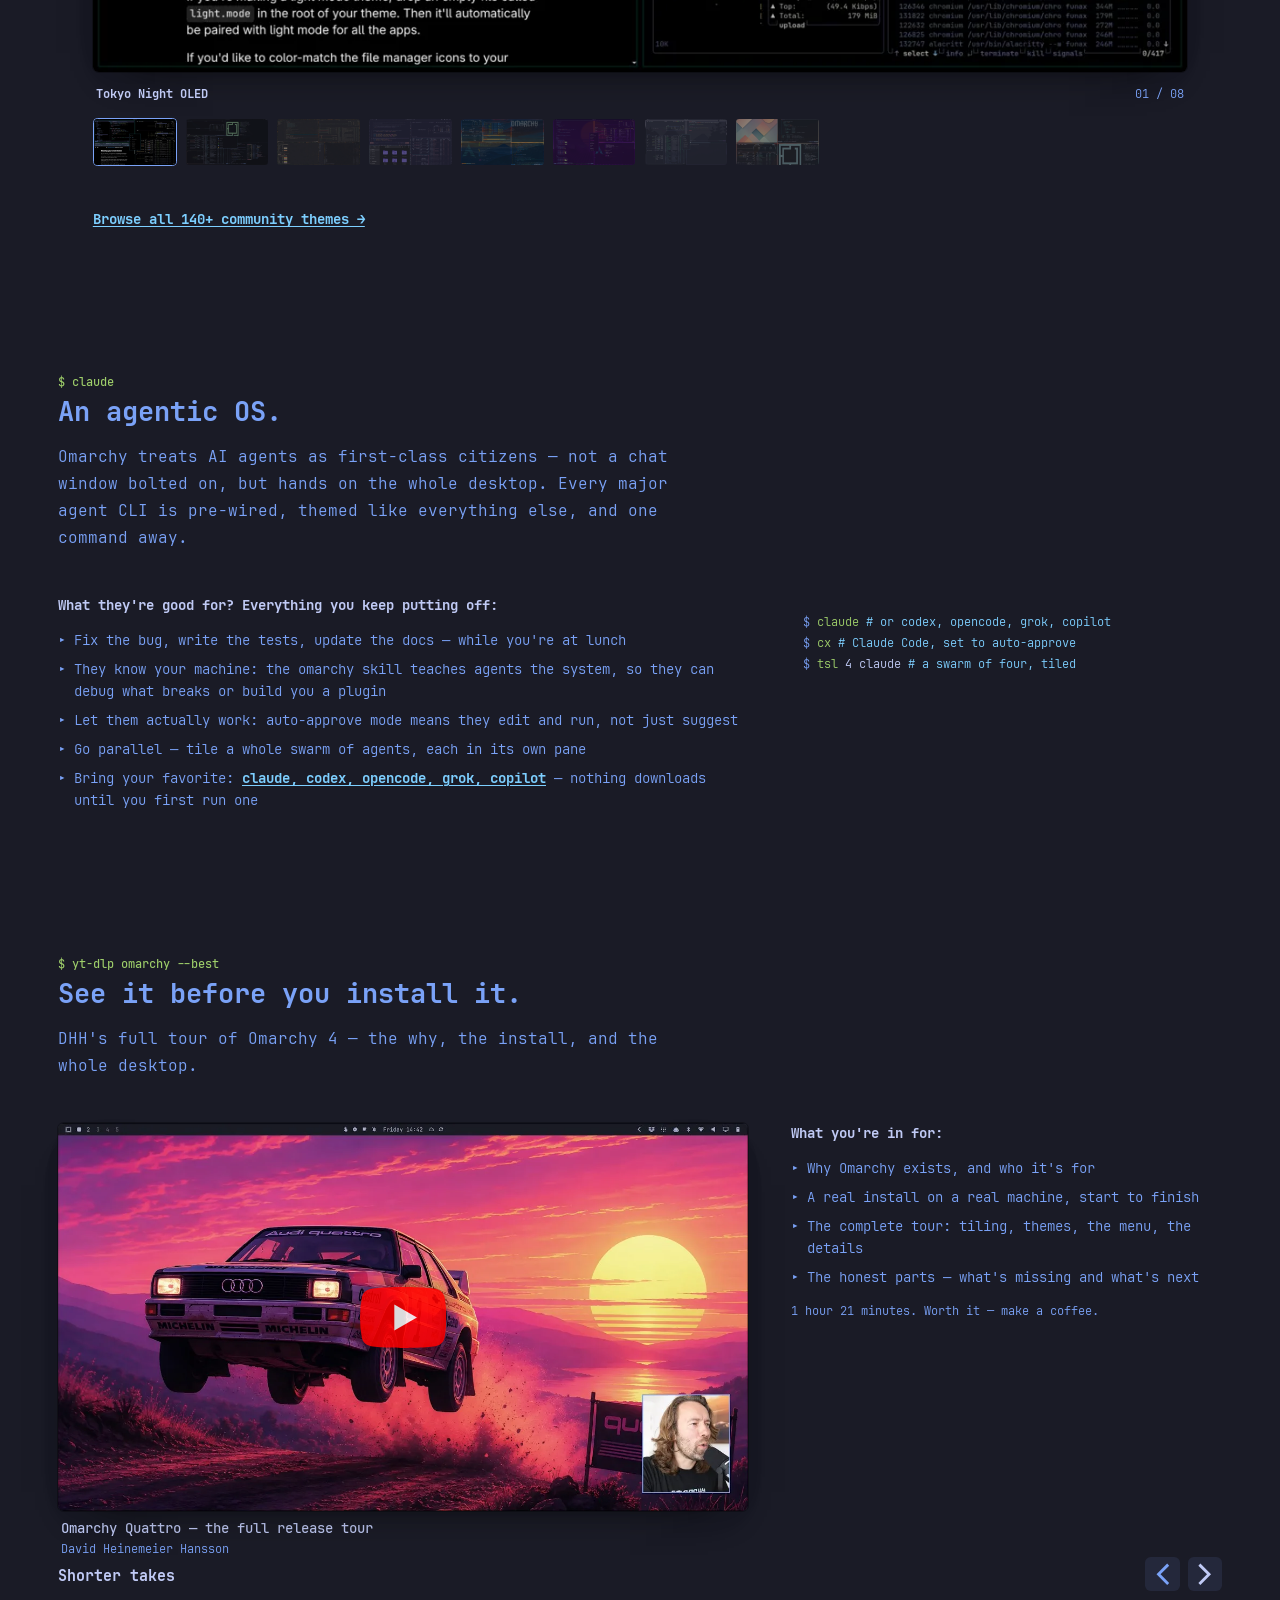
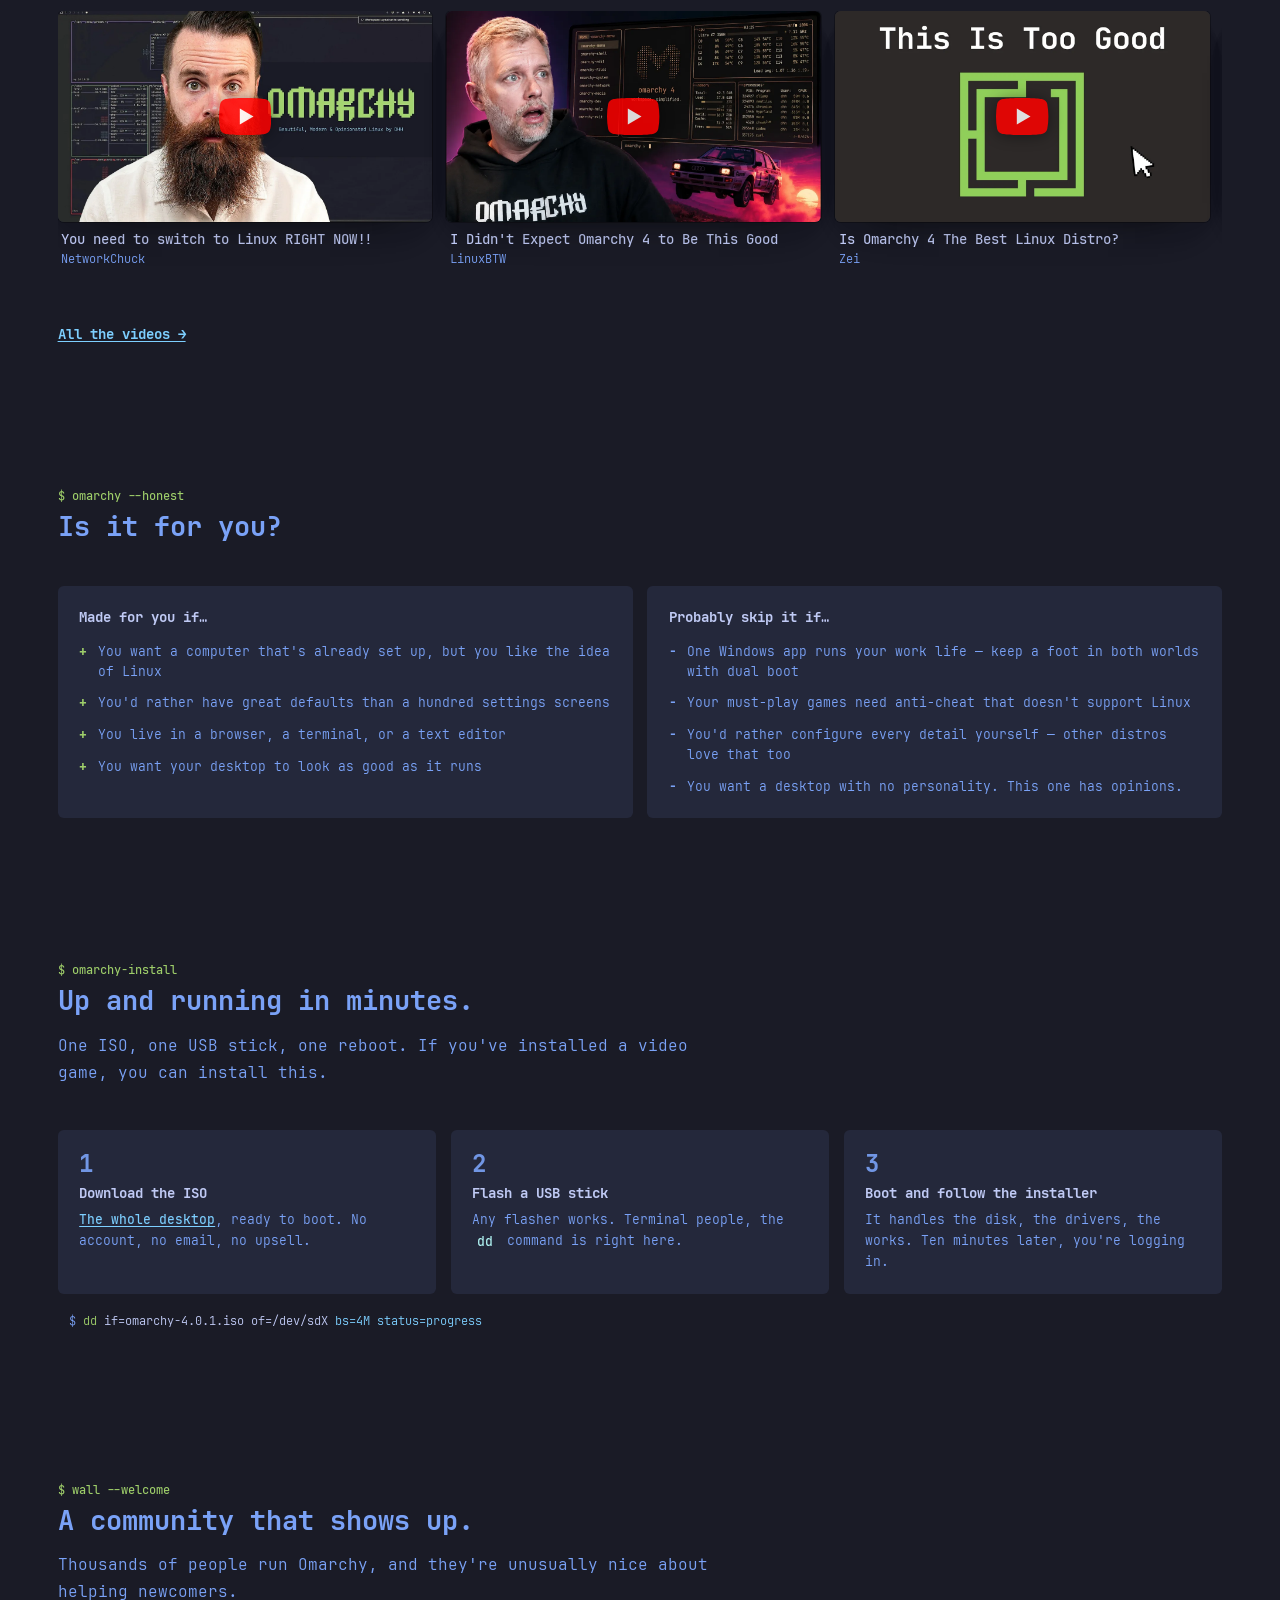
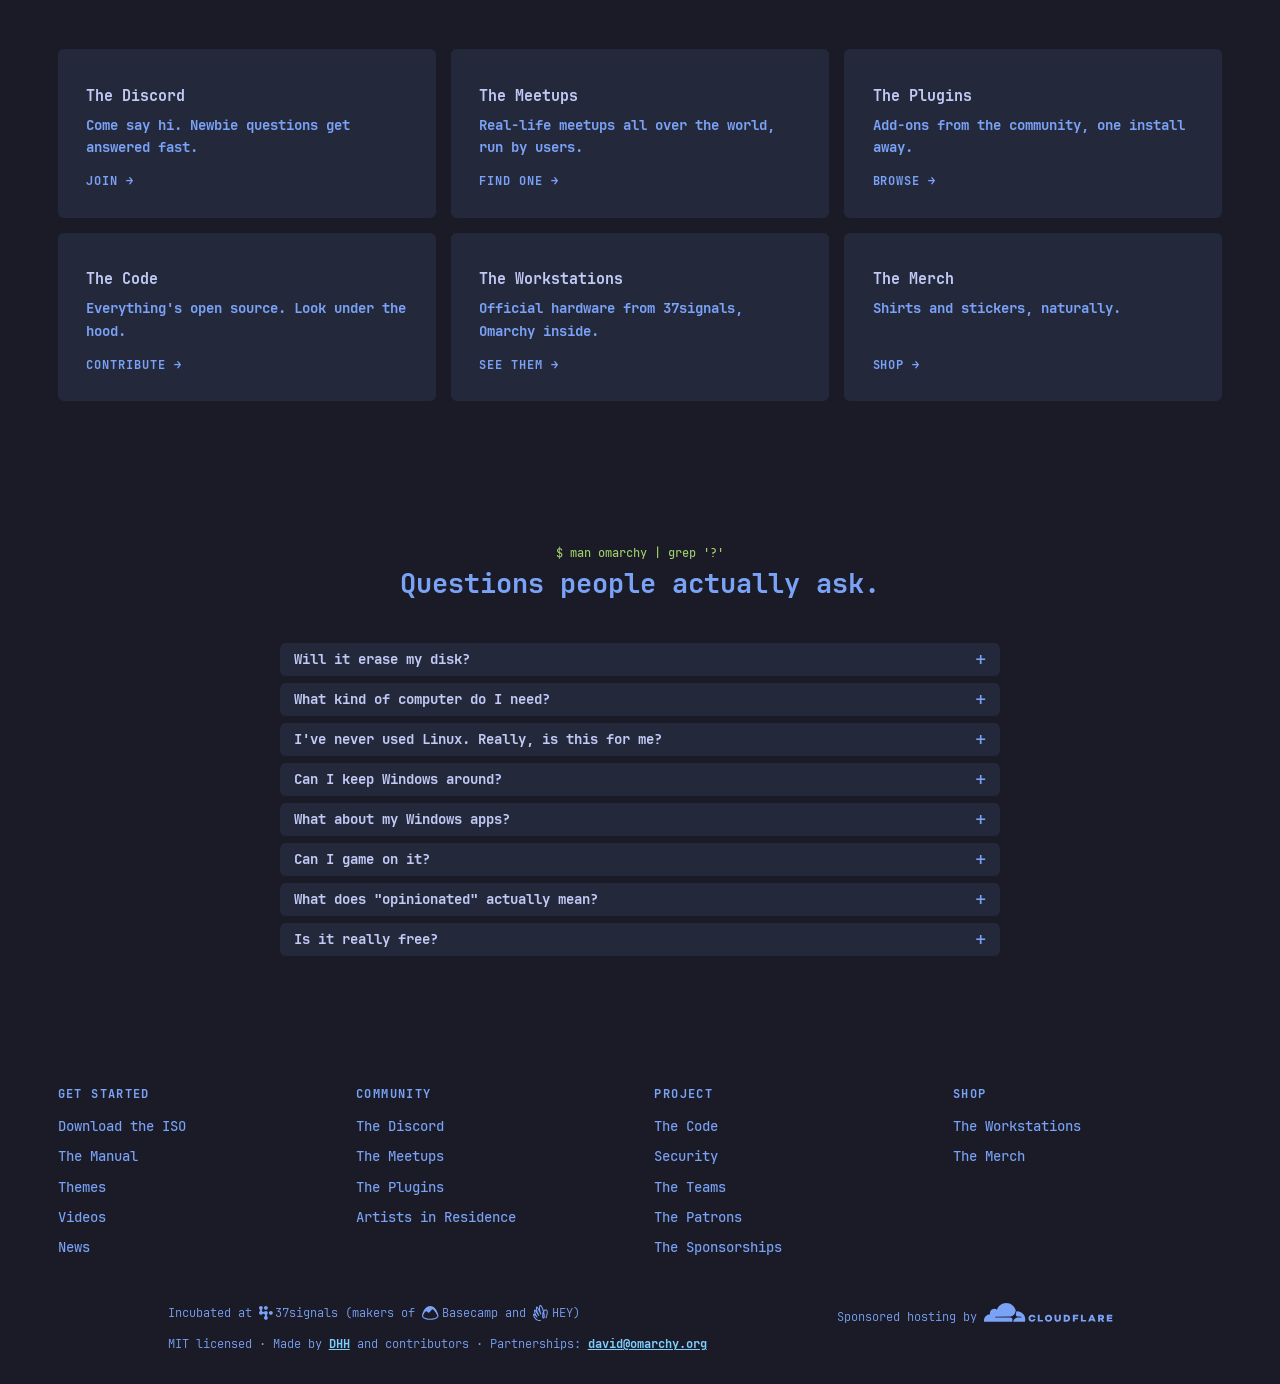
==== commit 9bacccea: "Topbar: replace fallback-font block glyph with the real Omarchy icon.svg Inline SVG recolored via cu" ====
--- a/index.html
+++ b/index.html
@@ -56,7 +56,7 @@
     <header class="topbar">
       <div class="topbar__inner">
         <a class="topbar__brand" href="/">
-          <span class="topbar__mark" aria-hidden="true">▚</span>
+          <span class="topbar__mark" aria-hidden="true"><svg viewBox="0 0 1200 1200" xmlns="http://www.w3.org/2000/svg"><path clip-rule="evenodd" d="m1200 1200h-480v-80h400v-1040h-479.996v160h-400v720h720v-720h-80v-80h159.996v880h-400v160h-640v-1200h1200zm-1120-80h480v-80h-400l.004-400h-80.004zm0-560h80.004v-400h400v-80h-480.004z" fill="currentColor" fill-rule="evenodd"/></svg></span>
           <span>OMARCHY</span>
         </a>
 
--- a/assets/css/v2/topbar.css
+++ b/assets/css/v2/topbar.css
@@ -30,8 +30,14 @@
 
 .topbar__mark {
   color: var(--color-green);
-  font-size: 1.5em;
-  line-height: 1;
+  height: 1.4em;
+  width: 1.4em;
+}
+
+.topbar__mark svg {
+  display: block;
+  height: 100%;
+  width: 100%;
 }
 
 .topbar__links {
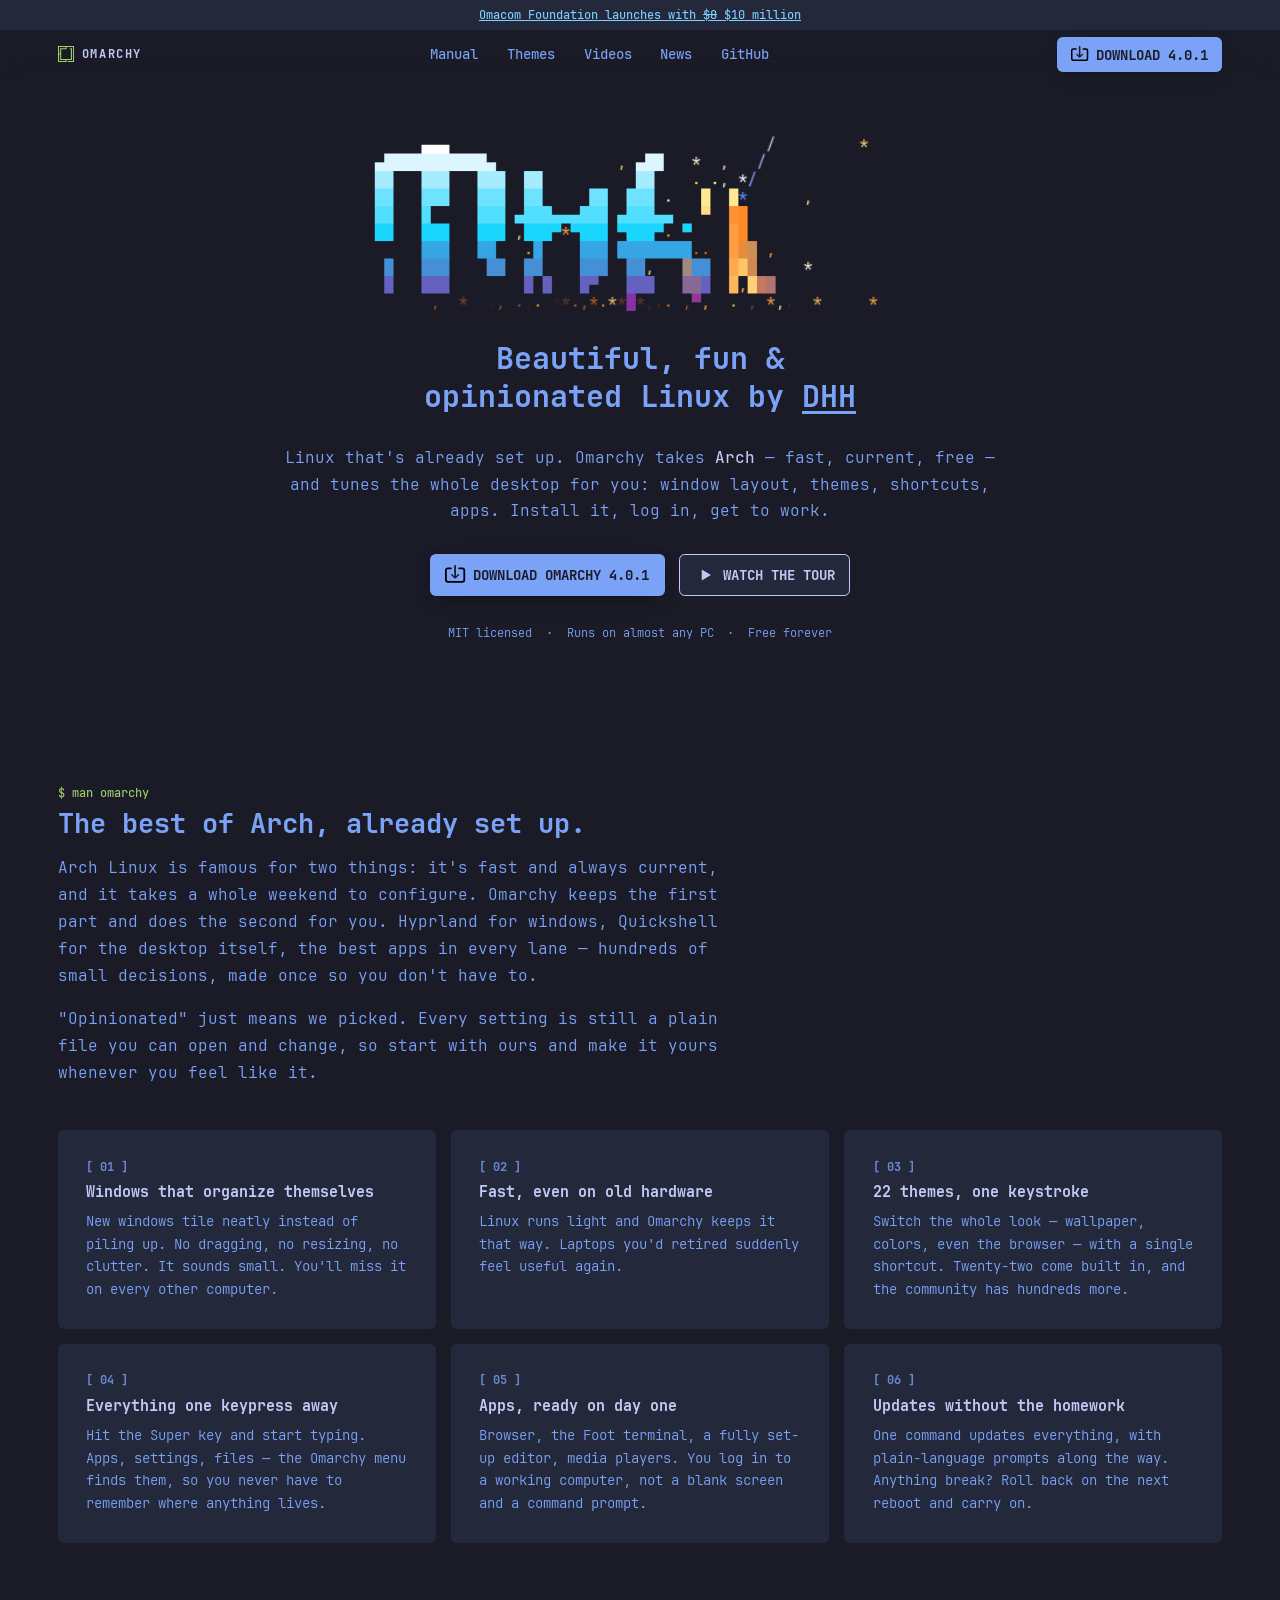
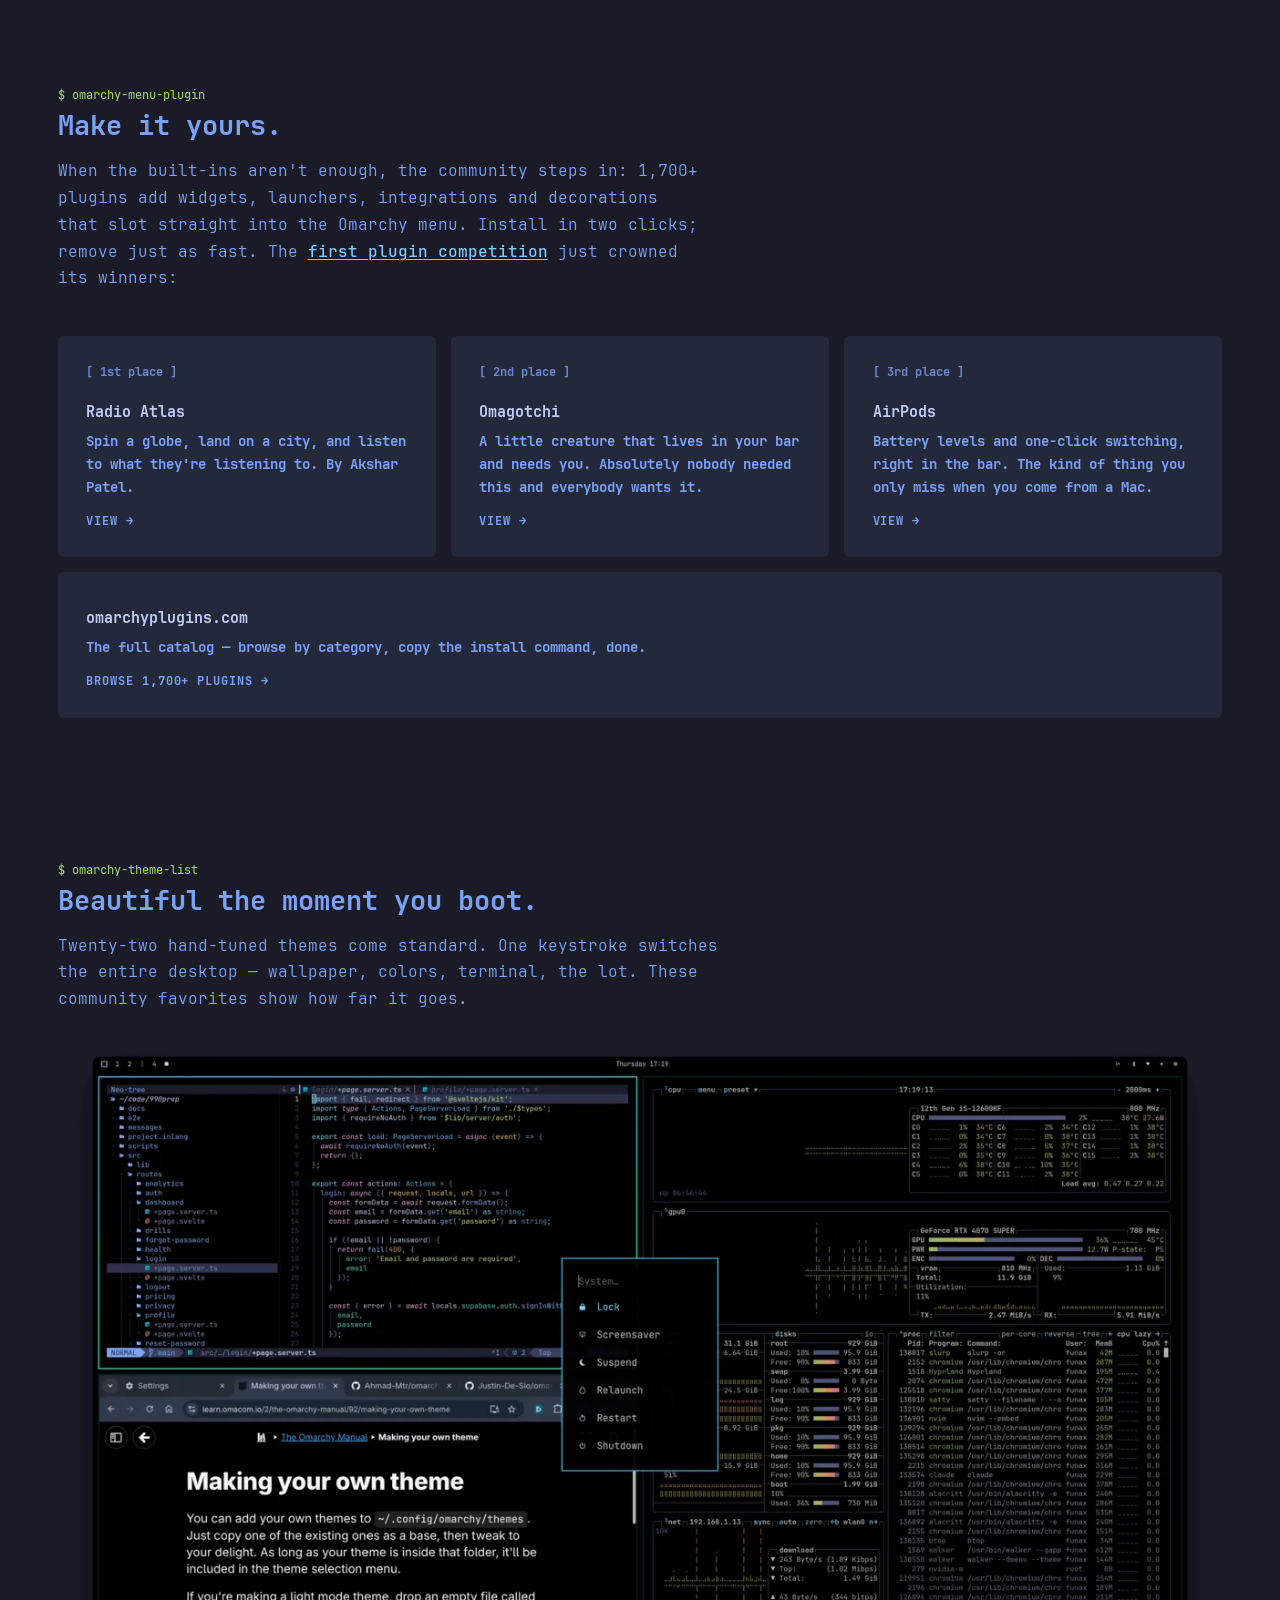
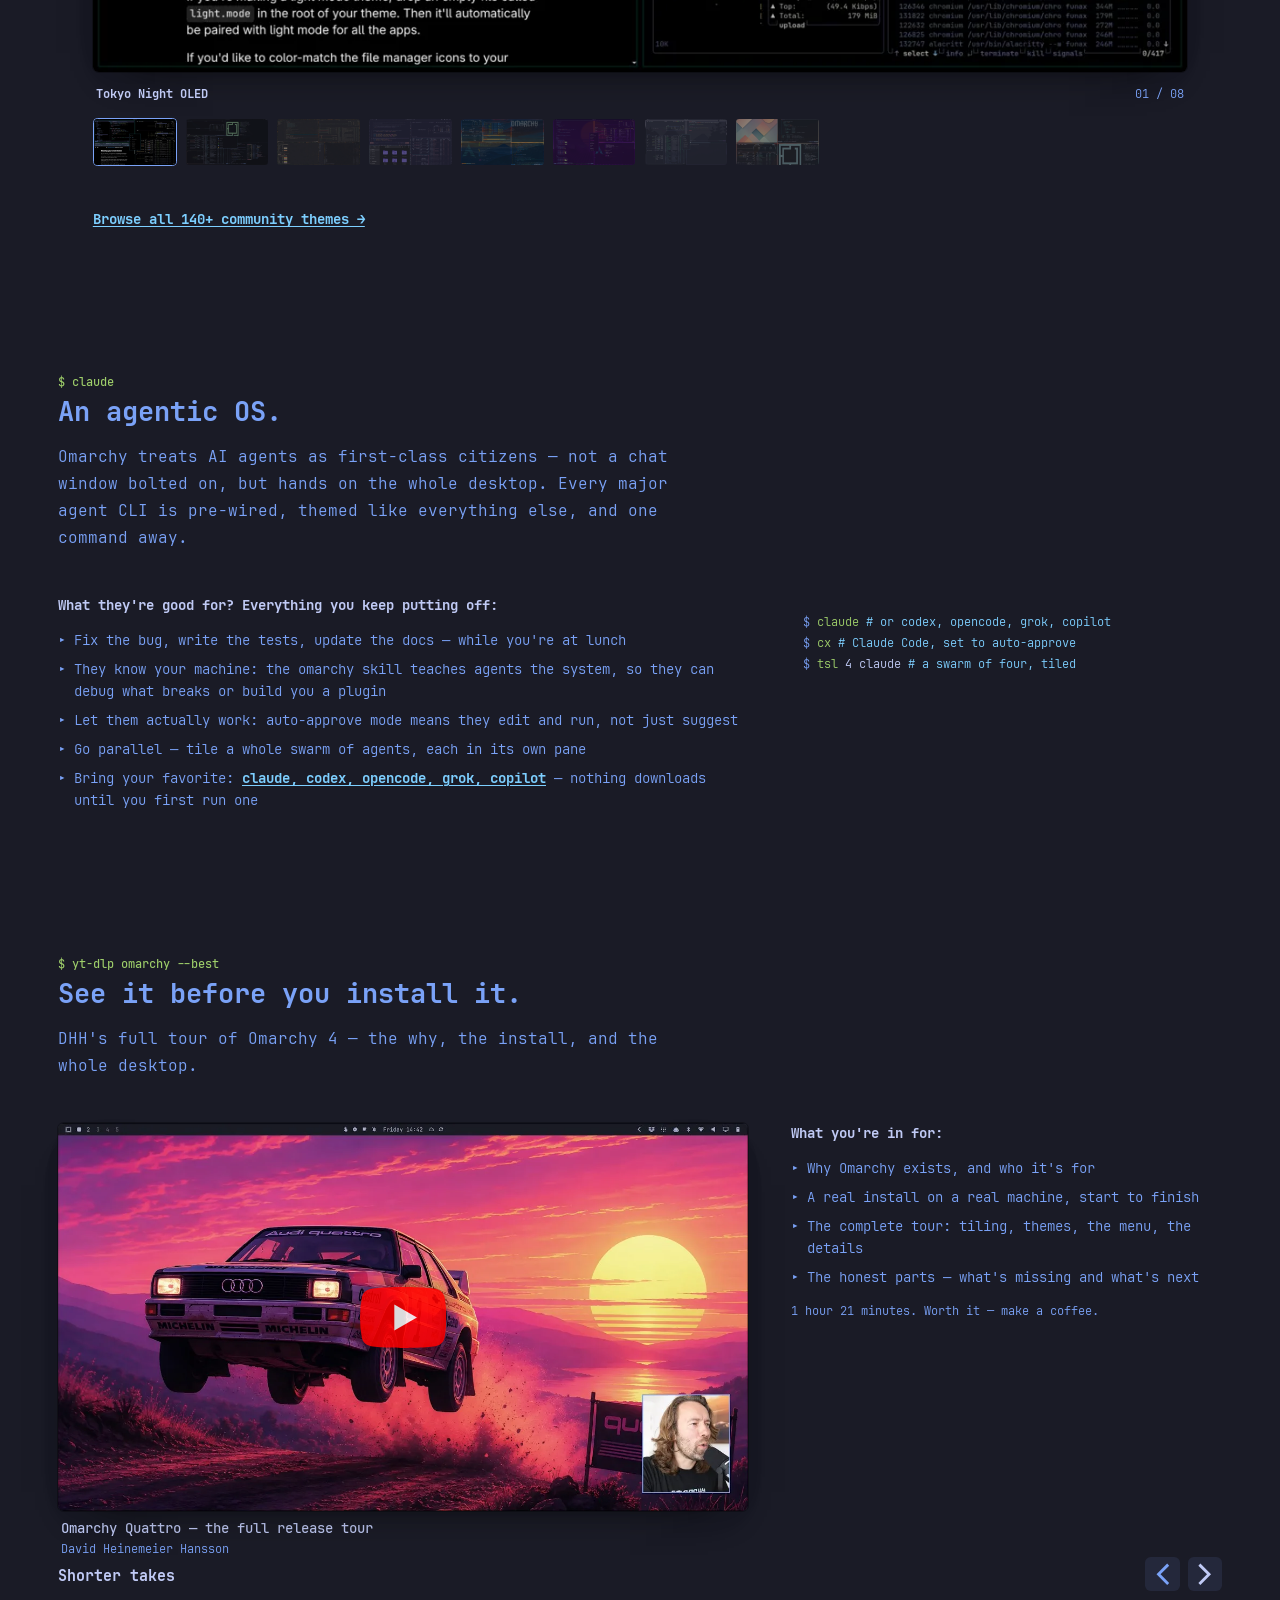
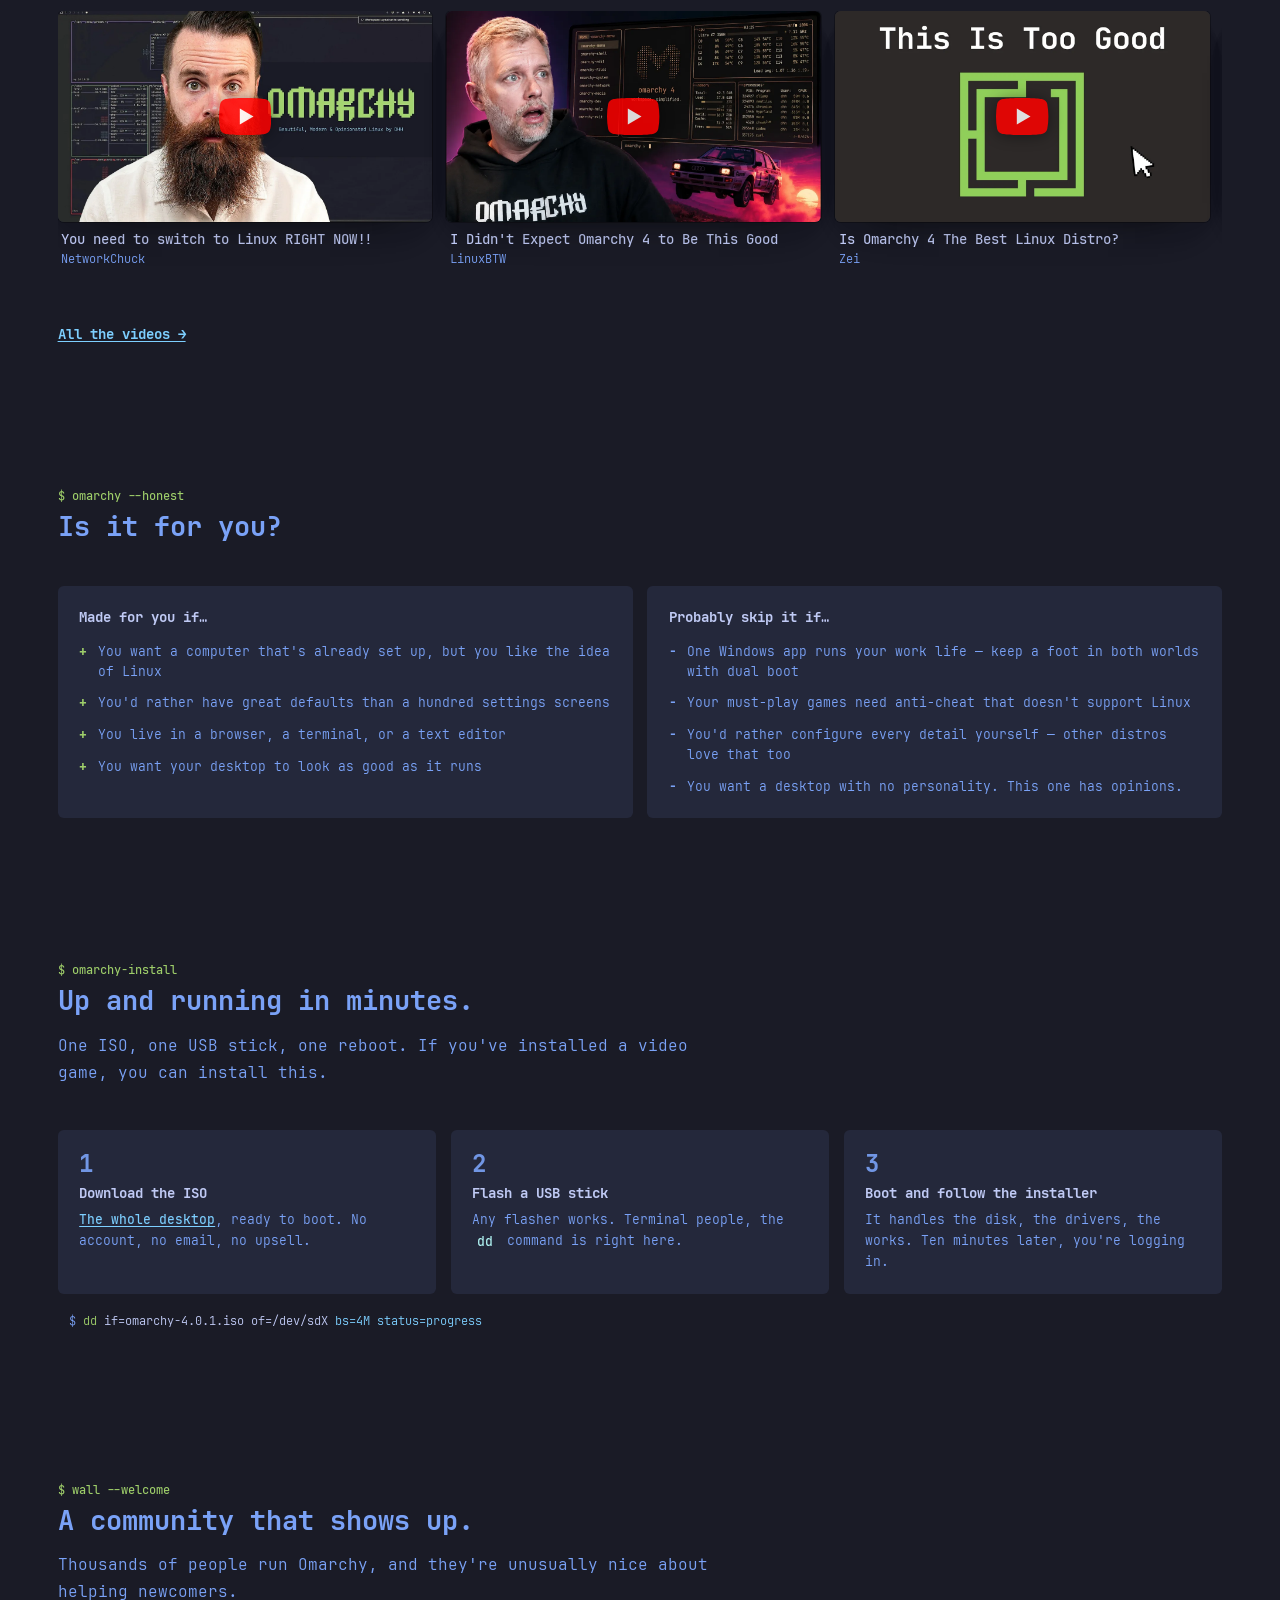
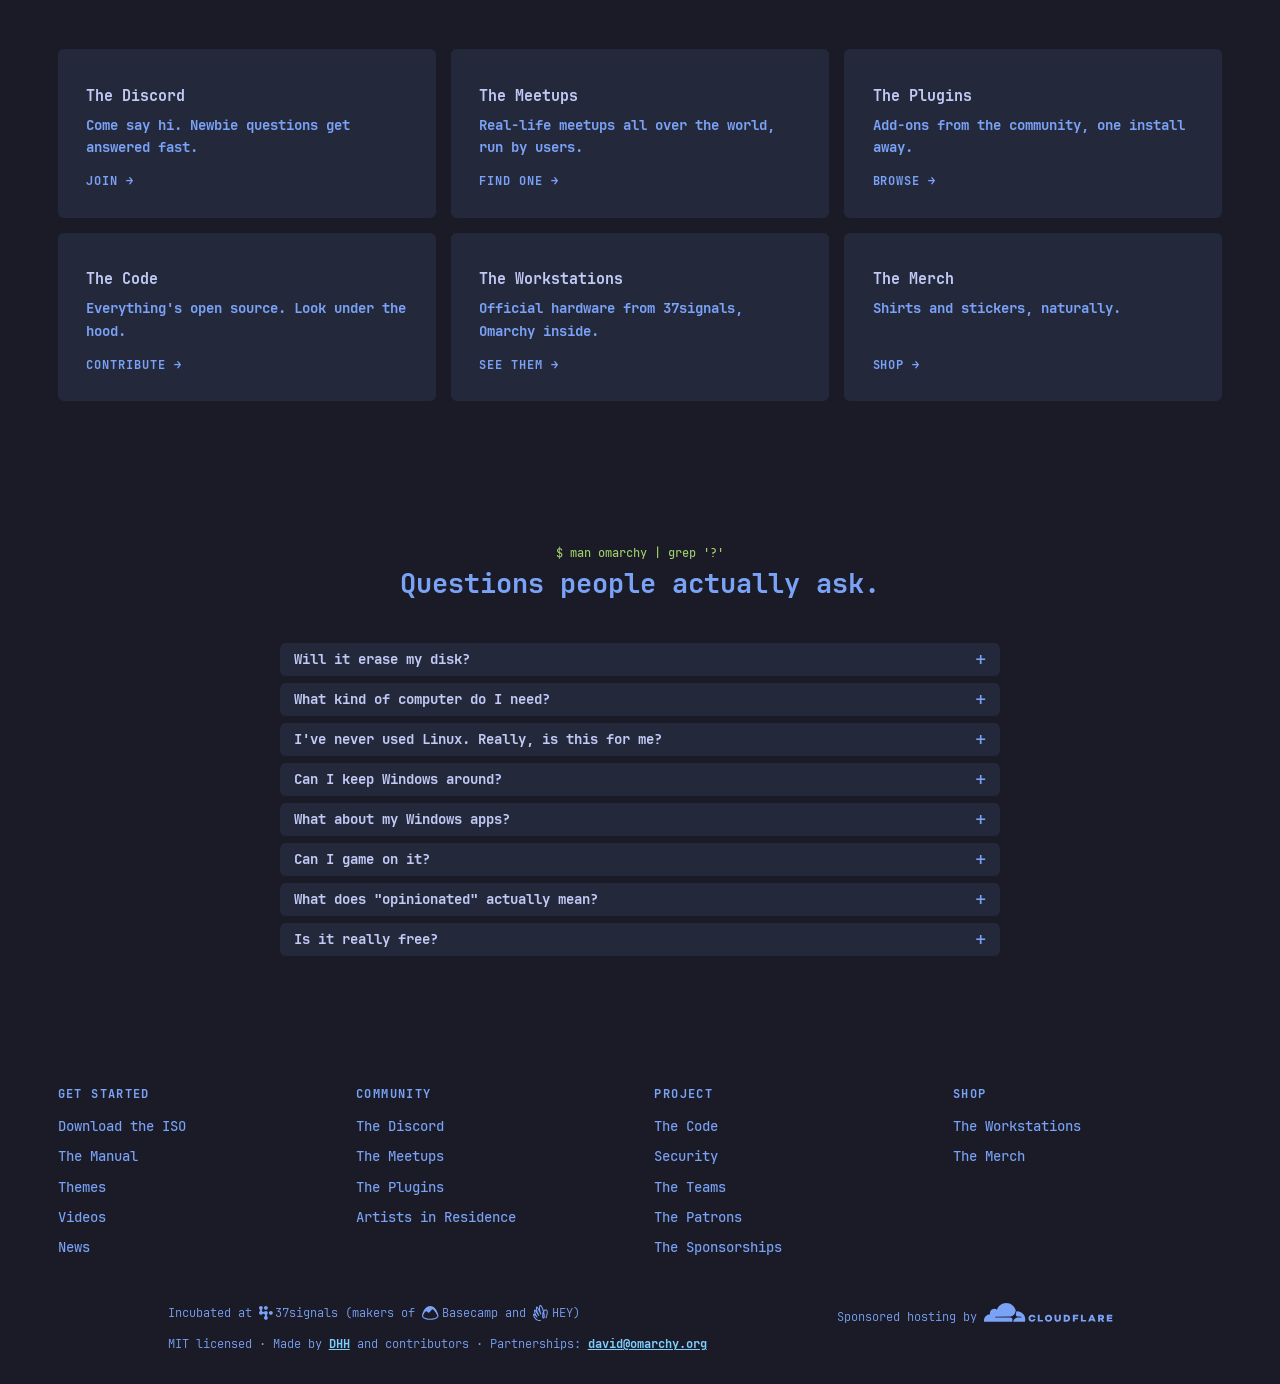
==== commit c0988a0e: "Cache-bust v2 CSS/JS links so Hostinger's 7-day cache picks up updates" ====
--- a/index.html
+++ b/index.html
@@ -27,21 +27,21 @@
 
     <link rel="stylesheet" type="text/css" href="/assets/css/reset.css">
     <link rel="stylesheet" type="text/css" href="/assets/css/fonts.css">
-    <link rel="stylesheet" type="text/css" href="/assets/css/v2/tokens.css">
-    <link rel="stylesheet" type="text/css" href="/assets/css/v2/base.css">
-    <link rel="stylesheet" type="text/css" href="/assets/css/v2/button.css">
-    <link rel="stylesheet" type="text/css" href="/assets/css/v2/notification.css">
-    <link rel="stylesheet" type="text/css" href="/assets/css/v2/topbar.css">
-    <link rel="stylesheet" type="text/css" href="/assets/css/v2/hero.css">
-    <link rel="stylesheet" type="text/css" href="/assets/css/v2/logo.css">
-    <link rel="stylesheet" type="text/css" href="/assets/css/v2/sections.css">
-    <link rel="stylesheet" type="text/css" href="/assets/css/v2/showcase.css">
-    <link rel="stylesheet" type="text/css" href="/assets/css/v2/videos.css">
-    <link rel="stylesheet" type="text/css" href="/assets/css/v2/steps.css">
-    <link rel="stylesheet" type="text/css" href="/assets/css/v2/faq.css">
-    <link rel="stylesheet" type="text/css" href="/assets/css/v2/footer.css">
-
-    <script src="/assets/js/site.js" type="module"></script>
+    <link rel="stylesheet" type="text/css" href="/assets/css/v2/tokens.css?v=9baccce">
+    <link rel="stylesheet" type="text/css" href="/assets/css/v2/base.css?v=9baccce">
+    <link rel="stylesheet" type="text/css" href="/assets/css/v2/button.css?v=9baccce">
+    <link rel="stylesheet" type="text/css" href="/assets/css/v2/notification.css?v=9baccce">
+    <link rel="stylesheet" type="text/css" href="/assets/css/v2/topbar.css?v=9baccce">
+    <link rel="stylesheet" type="text/css" href="/assets/css/v2/hero.css?v=9baccce">
+    <link rel="stylesheet" type="text/css" href="/assets/css/v2/logo.css?v=9baccce">
+    <link rel="stylesheet" type="text/css" href="/assets/css/v2/sections.css?v=9baccce">
+    <link rel="stylesheet" type="text/css" href="/assets/css/v2/showcase.css?v=9baccce">
+    <link rel="stylesheet" type="text/css" href="/assets/css/v2/videos.css?v=9baccce">
+    <link rel="stylesheet" type="text/css" href="/assets/css/v2/steps.css?v=9baccce">
+    <link rel="stylesheet" type="text/css" href="/assets/css/v2/faq.css?v=9baccce">
+    <link rel="stylesheet" type="text/css" href="/assets/css/v2/footer.css?v=9baccce">
+
+    <script src="/assets/js/site.js?v=9baccce" type="module"></script>
 
     <script defer data-domain="omarchy.org" src="https://plausible.io/js/script.js"></script>
   </head>
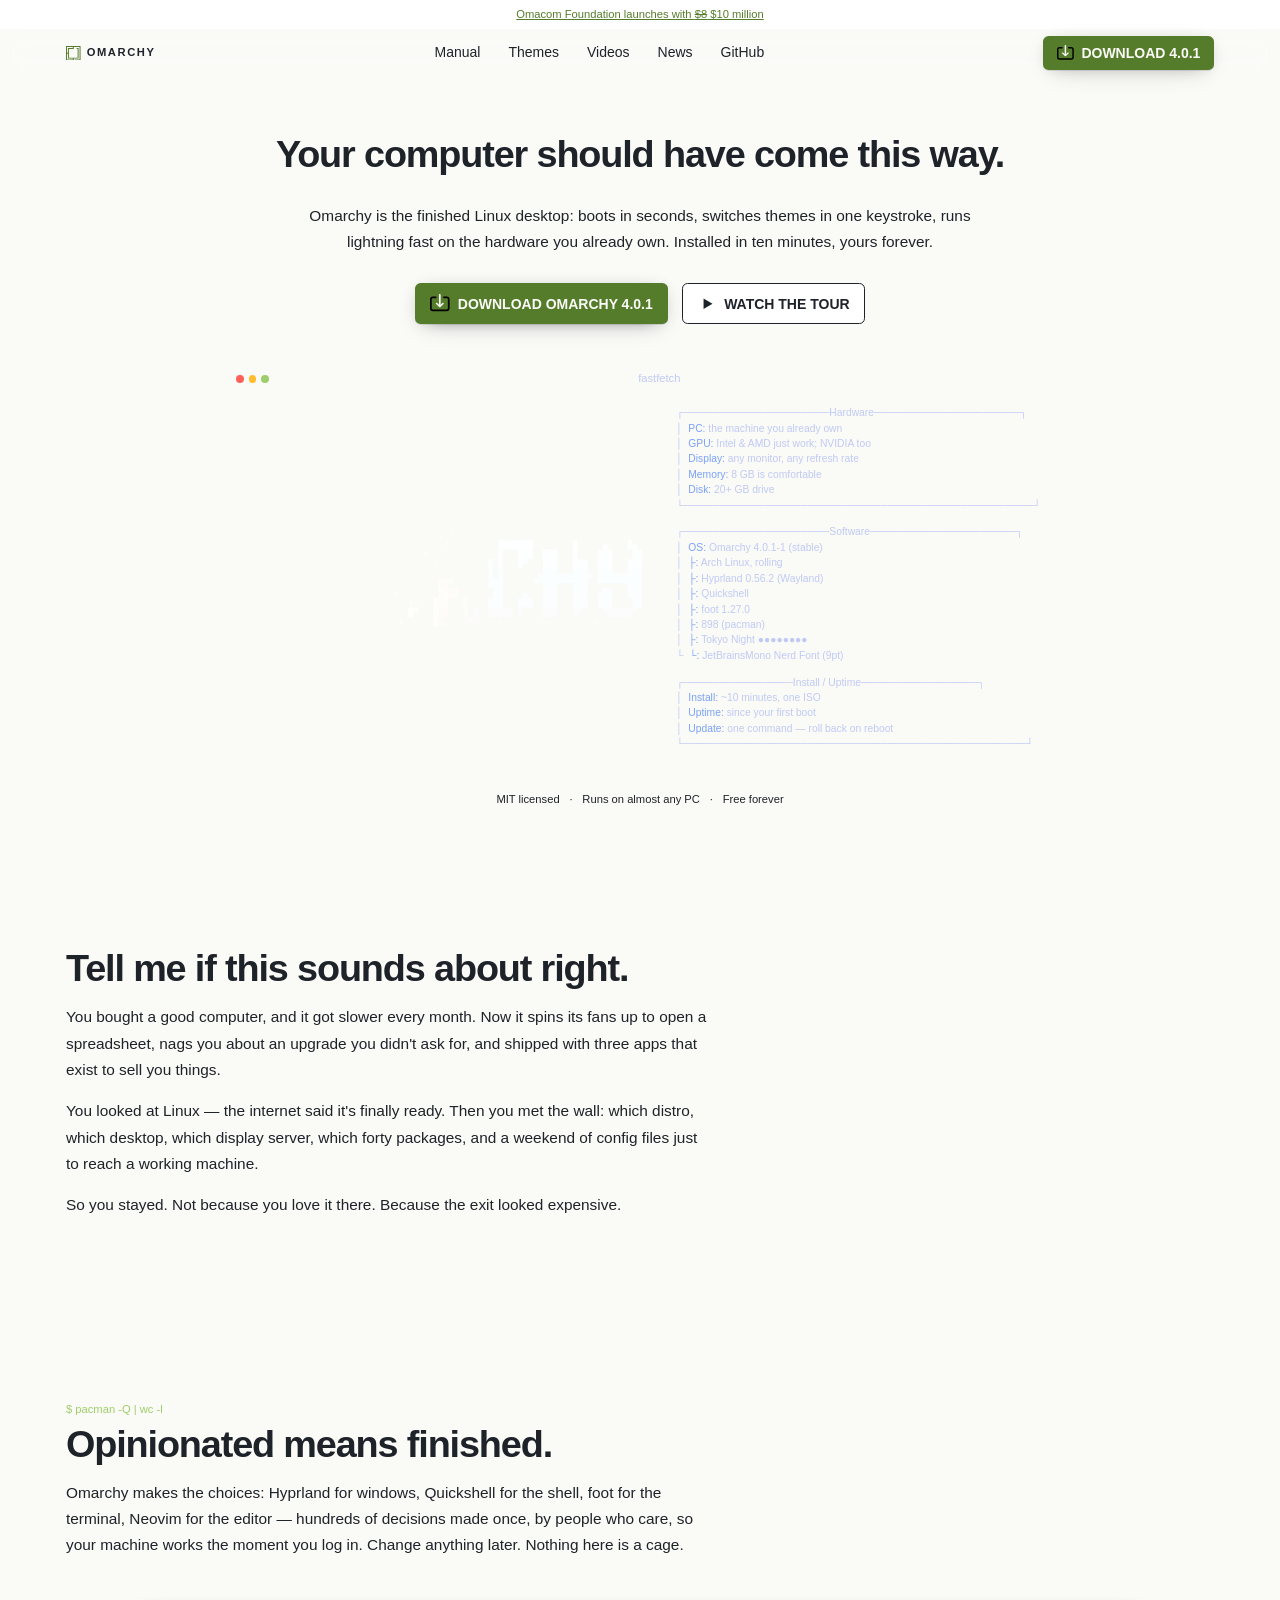
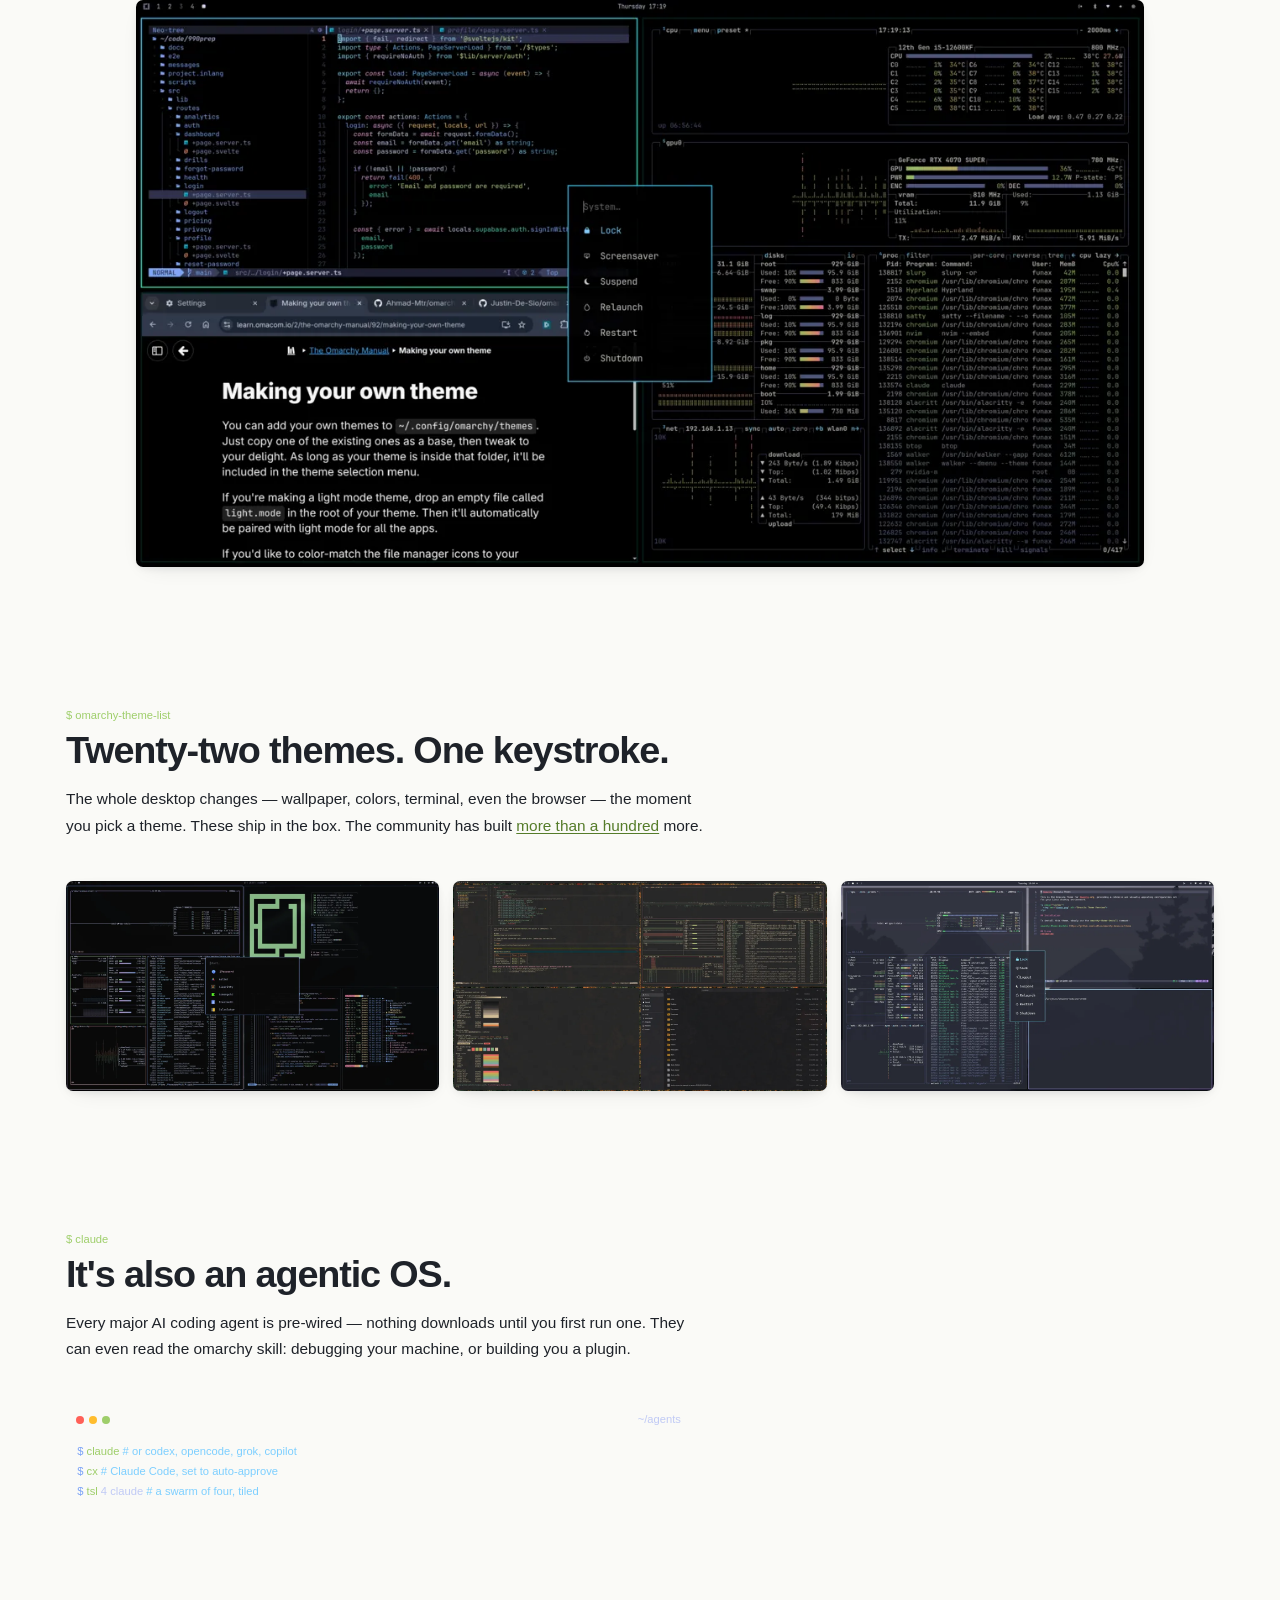
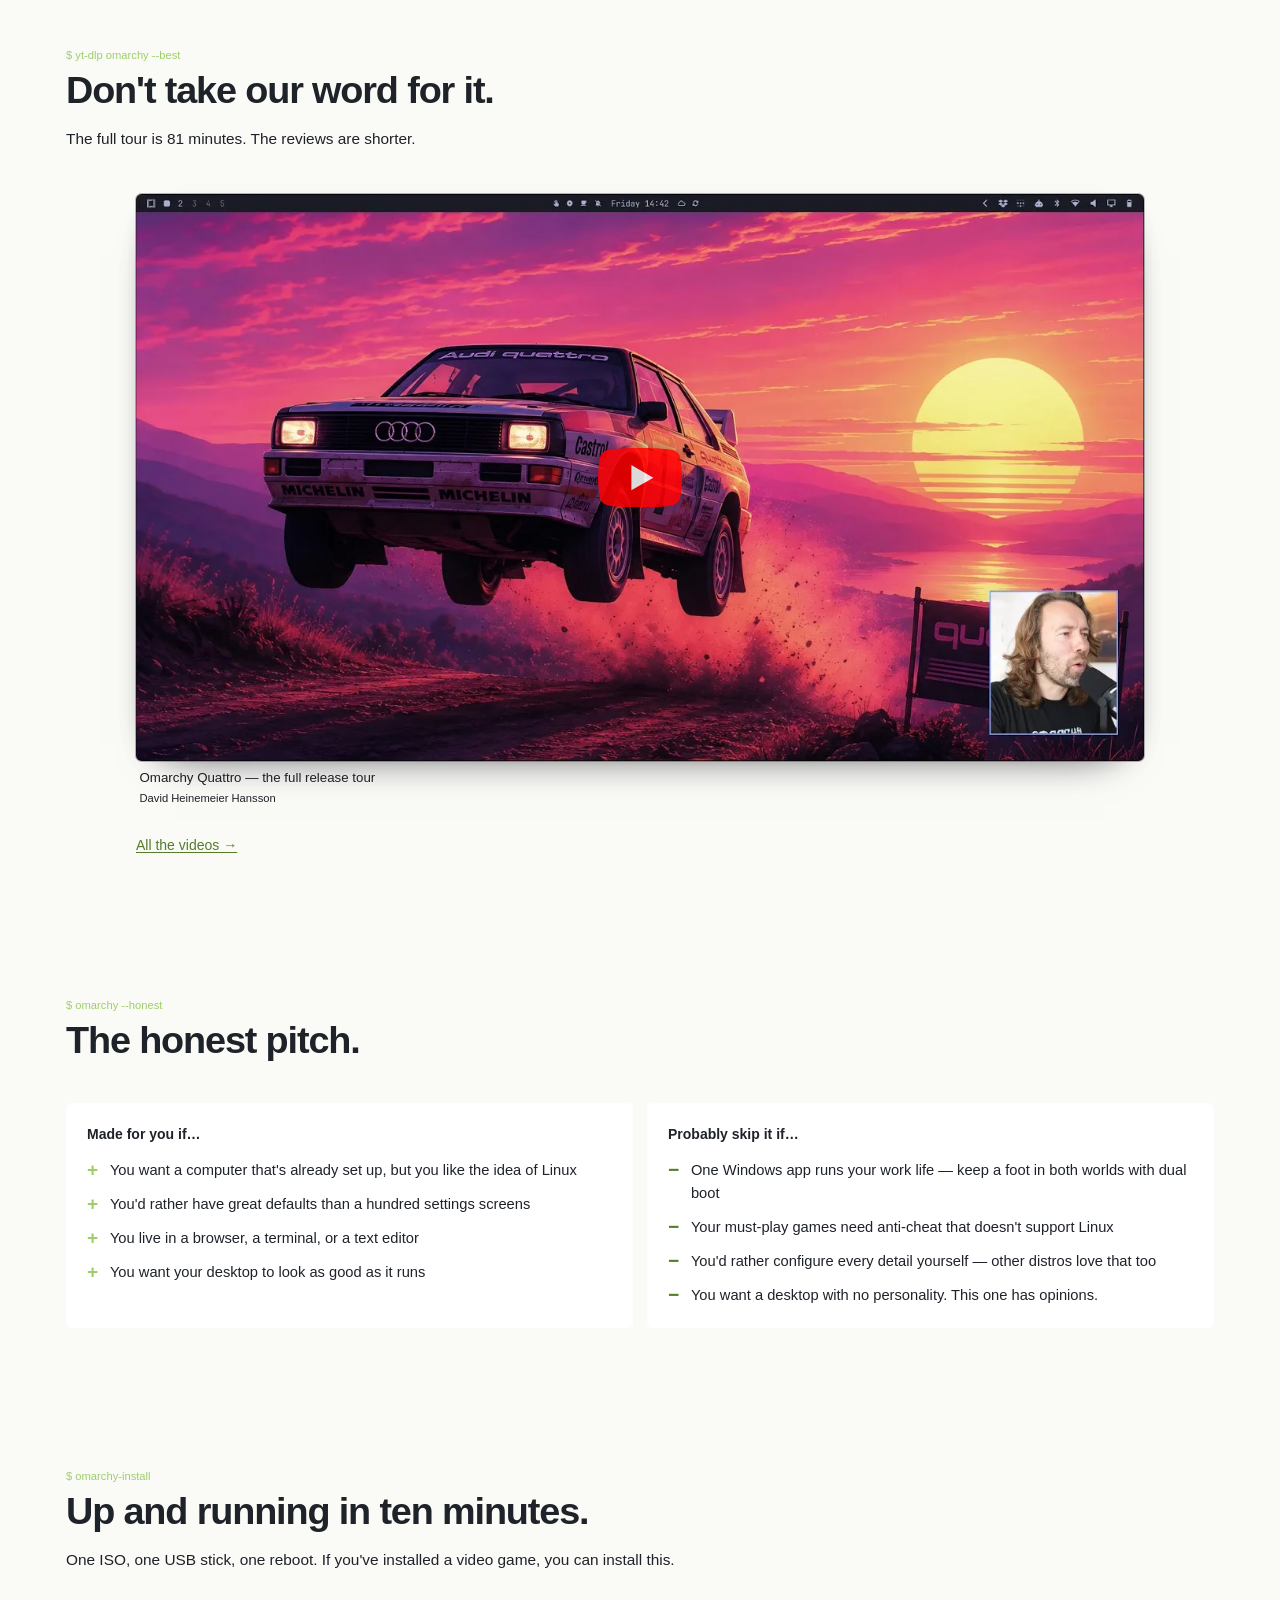
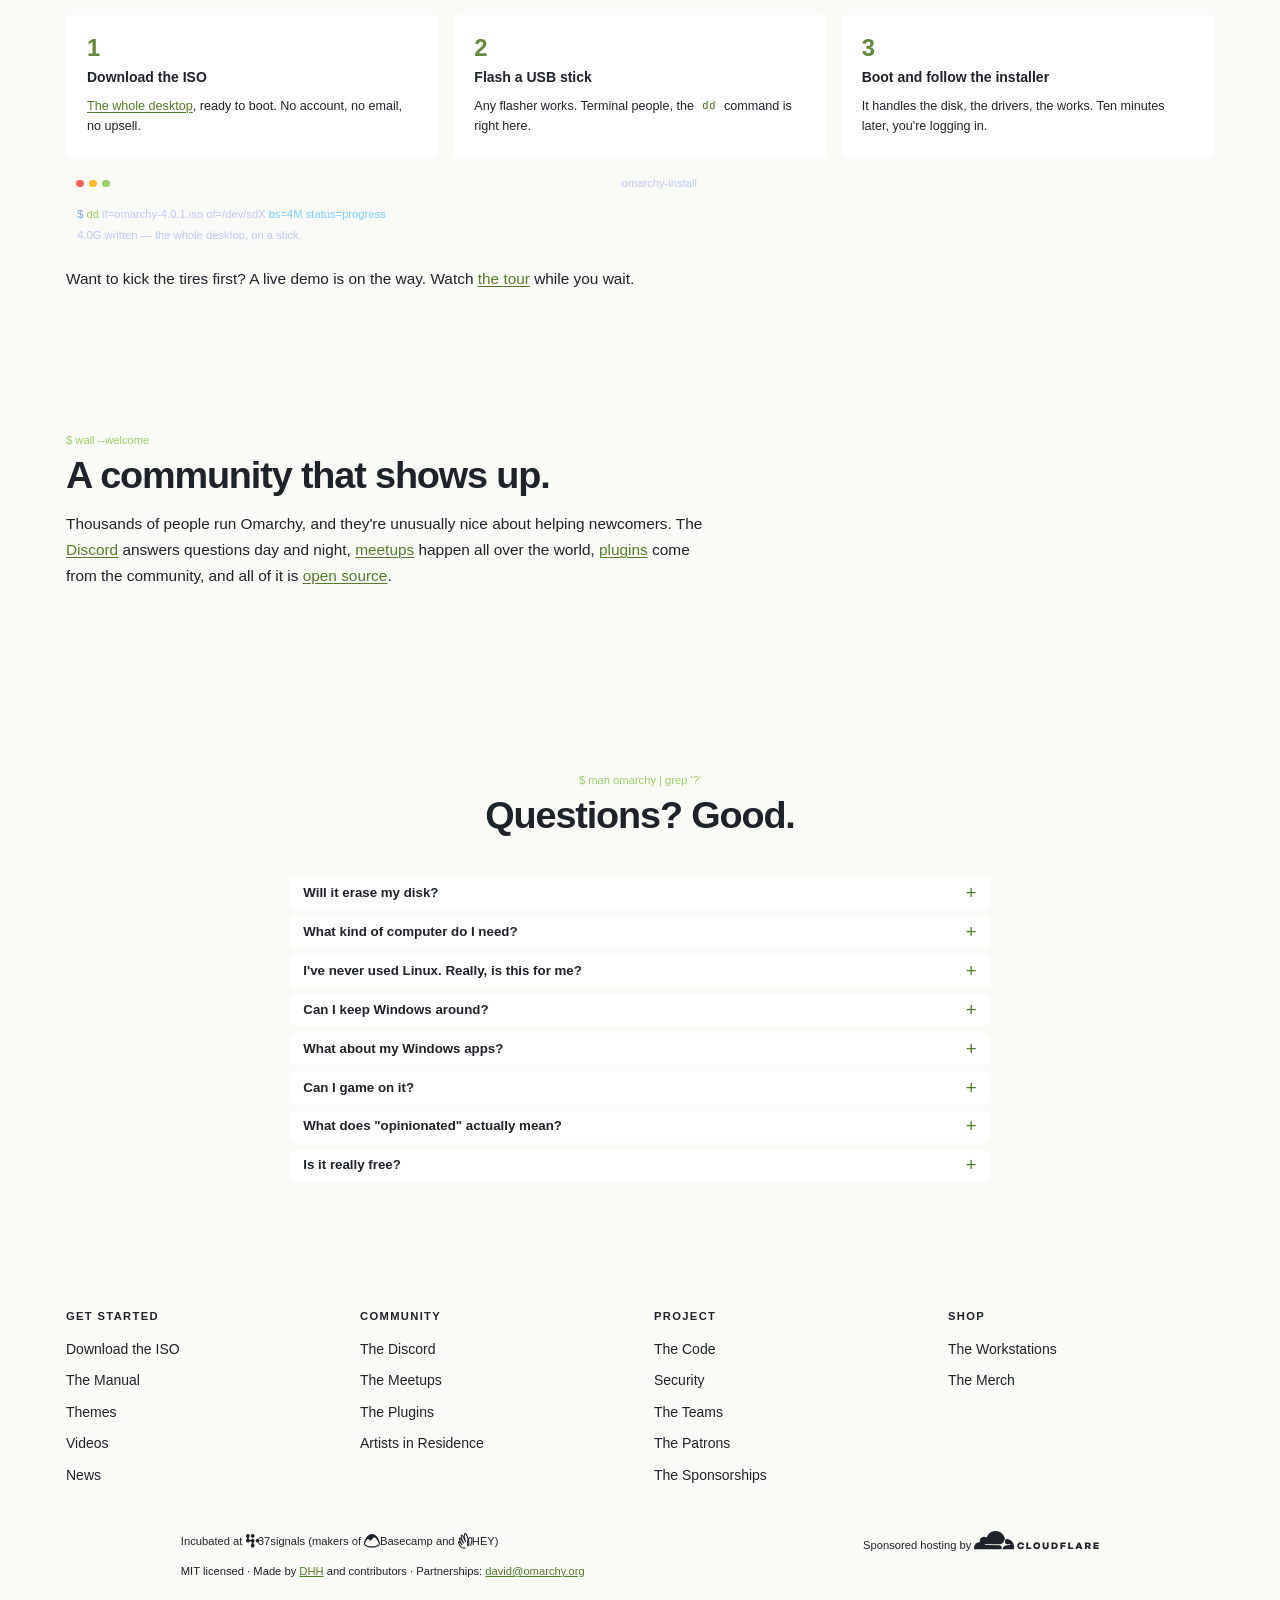
==== commit 1920402c: "Pivot to light house-style editorial homepage (in progress) - Study of basecamp.com/37signals.com/he" ====
--- a/index.html
+++ b/index.html
@@ -27,21 +27,21 @@
 
     <link rel="stylesheet" type="text/css" href="/assets/css/reset.css">
     <link rel="stylesheet" type="text/css" href="/assets/css/fonts.css">
-    <link rel="stylesheet" type="text/css" href="/assets/css/v2/tokens.css?v=9baccce">
-    <link rel="stylesheet" type="text/css" href="/assets/css/v2/base.css?v=9baccce">
-    <link rel="stylesheet" type="text/css" href="/assets/css/v2/button.css?v=9baccce">
-    <link rel="stylesheet" type="text/css" href="/assets/css/v2/notification.css?v=9baccce">
-    <link rel="stylesheet" type="text/css" href="/assets/css/v2/topbar.css?v=9baccce">
-    <link rel="stylesheet" type="text/css" href="/assets/css/v2/hero.css?v=9baccce">
-    <link rel="stylesheet" type="text/css" href="/assets/css/v2/logo.css?v=9baccce">
-    <link rel="stylesheet" type="text/css" href="/assets/css/v2/sections.css?v=9baccce">
-    <link rel="stylesheet" type="text/css" href="/assets/css/v2/showcase.css?v=9baccce">
-    <link rel="stylesheet" type="text/css" href="/assets/css/v2/videos.css?v=9baccce">
-    <link rel="stylesheet" type="text/css" href="/assets/css/v2/steps.css?v=9baccce">
-    <link rel="stylesheet" type="text/css" href="/assets/css/v2/faq.css?v=9baccce">
-    <link rel="stylesheet" type="text/css" href="/assets/css/v2/footer.css?v=9baccce">
-
-    <script src="/assets/js/site.js?v=9baccce" type="module"></script>
+    <link rel="stylesheet" type="text/css" href="/assets/css/v2/tokens.css?v=light1">
+    <link rel="stylesheet" type="text/css" href="/assets/css/v2/base.css?v=light1">
+    <link rel="stylesheet" type="text/css" href="/assets/css/v2/button.css?v=light1">
+    <link rel="stylesheet" type="text/css" href="/assets/css/v2/notification.css?v=light1">
+    <link rel="stylesheet" type="text/css" href="/assets/css/v2/topbar.css?v=light1">
+    <link rel="stylesheet" type="text/css" href="/assets/css/v2/hero.css?v=light1">
+    <link rel="stylesheet" type="text/css" href="/assets/css/v2/logo.css?v=light1">
+    <link rel="stylesheet" type="text/css" href="/assets/css/v2/sections.css?v=light1">
+    <link rel="stylesheet" type="text/css" href="/assets/css/v2/showcase.css?v=light1">
+    <link rel="stylesheet" type="text/css" href="/assets/css/v2/videos.css?v=light1">
+    <link rel="stylesheet" type="text/css" href="/assets/css/v2/steps.css?v=light1">
+    <link rel="stylesheet" type="text/css" href="/assets/css/v2/faq.css?v=light1">
+    <link rel="stylesheet" type="text/css" href="/assets/css/v2/footer.css?v=light1">
+
+    <script src="/assets/js/site.js?v=light1" type="module"></script>
 
     <script defer data-domain="omarchy.org" src="https://plausible.io/js/script.js"></script>
   </head>
@@ -56,7 +56,7 @@
     <header class="topbar">
       <div class="topbar__inner">
         <a class="topbar__brand" href="/">
-          <span class="topbar__mark" aria-hidden="true"><svg viewBox="0 0 1200 1200" xmlns="http://www.w3.org/2000/svg"><path clip-rule="evenodd" d="m1200 1200h-480v-80h400v-1040h-479.996v160h-400v720h720v-720h-80v-80h159.996v880h-400v160h-640v-1200h1200zm-1120-80h480v-80h-400l.004-400h-80.004zm0-560h80.004v-400h400v-80h-480.004z" fill="currentColor" fill-rule="evenodd"/></svg></span>
+          <svg viewBox="0 0 1200 1200" xmlns="http://www.w3.org/2000/svg"><path clip-rule="evenodd" d="m1200 1200h-480v-80h400v-1040h-479.996v160h-400v720h720v-720h-80v-80h159.996v880h-400v160h-640v-1200h1200zm-1120-80h480v-80h-400l.004-400h-80.004zm0-560h80.004v-400h400v-80h-480.004z" fill="currentColor" fill-rule="evenodd"/></svg>
           <span>OMARCHY</span>
         </a>
 
@@ -80,10 +80,36 @@
     <main id="main">
 
       <section class="hero wrap">
-        <div class="hero__mark">
-          <a href="/" aria-label="Omarchy">
-<pre>
-                 ▄▄▄
+        <h1>Your computer should have come this way.</h1>
+
+        <p class="hero__lede">
+          Omarchy is the finished Linux desktop: boots in seconds, switches
+          themes in one keystroke, runs lightning fast on the hardware you
+          already own. Installed in ten minutes, yours forever.
+        </p>
+
+        <div class="hero__actions">
+          <a class="button" href="https://iso.omarchy.org/omarchy-4.0.1.iso">
+            <svg viewBox="0 0 32 32" aria-hidden="true"><path d="m9.47363 4.01687c.77167.00015 1.39727.62585 1.39747 1.39747 0 .7718-.6257 1.39829-1.39747 1.39843h-4.625c-.66518.00006-1.17367.17068-1.52539.5127-.34225.34225-.51364.86071-.51367 1.55469v14.24194c0 .694.17139 1.2124.51367 1.5547.35173.3517.86001.5282 1.52539.5283h22.28807c.6561 0 1.1599-.1766 1.5117-.5283.3613-.3423.542-.8607.542-1.5547v-14.24194c0-.69398-.1807-1.21244-.542-1.55469-.3517-.34214-.8558-.5127-1.5117-.5127h-4.624c-.7719 0-1.3984-.62654-1.3984-1.39843.0002-.77171.6266-1.39747 1.3984-1.39747h4.8096c1.5402.00002 2.705.3903 3.4941 1.16993.789.77963 1.1836 1.93518 1.1836 3.46582v14.71258c0 1.5305-.3947 2.6853-1.1836 3.4649-.7891.7796-1.9539 1.1699-3.4941 1.1699h-22.64457c-1.54021 0-2.70501-.3903-3.49414-1.1699-.788897-.7796-1.18354196-1.9344-1.18359-3.4649v-14.71258c0-1.53064.394563-2.68619 1.18359-3.46582.78913-.77963 1.95393-1.16991 3.49414-1.16993z"/><path d="m16.0078 0c.3832.00005683.7111.136008.9834.408203.2825.27241.4238.590889.4238.954097v14.2481l-.1211 2.2548.8018-.9687 2.1494-2.2998c.2522-.2825.5652-.4238.9385-.4238.3429 0 .6358.1156.8779.3476.2522.2321.378.5203.378.8633-.0001.3328-.1314.6359-.3936.9082l-4.9785 4.7969c-.1816.1715-.3588.2926-.5303.3632-.1714.0706-.3478.1065-.5293.1065-.1816 0-.3587-.0358-.5303-.1065-.1714-.0706-.3533-.1918-.5449-.3632l-4.96385-4.7969c-.27233-.2723-.40812-.5754-.4082-.9082 0-.343.12114-.6312.36328-.8633.24207-.2319.53497-.3476.87797-.3476.3933 0 .711.1413.9531.4238l2.164 2.2998.8028.9687-.1211-2.2548v-14.2481c0-.363208.1358-.681687.4082-.954097.2824-.27226.6157-.408203.999-.408203z" fill="currentColor"/></svg>
+            <span>Download Omarchy 4.0.1</span>
+          </a>
+
+          <a class="button button--ghost" href="#tour">
+            <svg viewBox="0 0 24 24" aria-hidden="true"><path fill="currentColor" d="M8 5.5v13l11-6.5z"/></svg>
+            <span>Watch the tour</span>
+          </a>
+        </div>
+
+        <div class="fetch terminal" data-reveal>
+          <div class="terminal__bar" aria-hidden="true">
+            <span class="terminal__dot terminal__dot--red"></span>
+            <span class="terminal__dot terminal__dot--yellow"></span>
+            <span class="terminal__dot terminal__dot--green"></span>
+            <span class="terminal__title">fastfetch</span>
+          </div>
+          <div class="fetch__body">
+            <a class="hero__mark" href="/" aria-label="Omarchy">
+<pre>                 ▄▄▄
  ▄█████▄    ▄███████████▄    ▄███████   ▄███████   ▄███████   ▄█   █▄    ▄█   █▄
 ███   ███  ███   ███   ███  ███   ███  ███   ███  ███   ███  ███   ███  ███   ███
 ███   ███  ███   ███   ███  ███   ███  ███   ███  ███   █▀   ███   ███  ███   ███
@@ -92,29 +118,34 @@
 ███   ███  ███   ███   ███  ███   ███ ██████████  ███   █▄   ███   ███  ▄██   ███
 ███   ███  ███   ███   ███  ███   ███  ███   ███  ███   ███  ███   ███  ███   ███
  ▀█████▀    ▀█   ███   █▀   ███   █▀   ███   ███  ███████▀   ███   █▀    ▀█████▀
-                                       ███   █▀
-</pre>
-          </a>
-        </div>
-
-        <h1>Beautiful, fun &amp; opinionated Linux by <a href="https://dhh.dk">DHH</a></h1>
-
-        <p class="hero__lede">
-          Linux that's already set up. Omarchy takes <strong>Arch</strong> — fast,
-          current, free — and tunes the whole desktop for you: window layout,
-          themes, shortcuts, apps. Install it, log in, get to work.
-        </p>
-
-        <div class="hero__actions">
-          <a class="button" href="https://iso.omarchy.org/omarchy-4.0.1.iso">
-            <svg viewBox="0 0 32 32" aria-hidden="true"><path d="m9.47363 4.01687c.77167.00015 1.39727.62585 1.39747 1.39747 0 .7718-.6257 1.39829-1.39747 1.39843h-4.625c-.66518.00006-1.17367.17068-1.52539.5127-.34225.34225-.51364.86071-.51367 1.55469v14.24194c0 .694.17139 1.2124.51367 1.5547.35173.3517.86001.5282 1.52539.5283h22.28807c.6561 0 1.1599-.1766 1.5117-.5283.3613-.3423.542-.8607.542-1.5547v-14.24194c0-.69398-.1807-1.21244-.542-1.55469-.3517-.34214-.8558-.5127-1.5117-.5127h-4.624c-.7719 0-1.3984-.62654-1.3984-1.39843.0002-.77171.6266-1.39747 1.3984-1.39747h4.8096c1.5402.00002 2.705.3903 3.4941 1.16993.789.77963 1.1836 1.93518 1.1836 3.46582v14.71258c0 1.5305-.3947 2.6853-1.1836 3.4649-.7891.7796-1.9539 1.1699-3.4941 1.1699h-22.64457c-1.54021 0-2.70501-.3903-3.49414-1.1699-.788897-.7796-1.18354196-1.9344-1.18359-3.4649v-14.71258c0-1.53064.394563-2.68619 1.18359-3.46582.78913-.77963 1.95393-1.16991 3.49414-1.16993z"/><path d="m16.0078 0c.3832.00005683.7111.136008.9834.408203.2825.27241.4238.590889.4238.954097v14.2481l-.1211 2.2548.8018-.9687 2.1494-2.2998c.2522-.2825.5652-.4238.9385-.4238.3429 0 .6358.1156.8779.3476.2522.2321.378.5203.378.8633-.0001.3328-.1314.6359-.3936.9082l-4.9785 4.7969c-.1816.1715-.3588.2926-.5303.3632-.1714.0706-.3478.1065-.5293.1065-.1816 0-.3587-.0358-.5303-.1065-.1714-.0706-.3533-.1918-.5449-.3632l-4.96385-4.7969c-.27233-.2723-.40812-.5754-.4082-.9082 0-.343.12114-.6312.36328-.8633.24207-.2319.53497-.3476.87797-.3476.3933 0 .711.1413.9531.4238l2.164 2.2998.8028.9687-.1211-2.2548v-14.2481c0-.363208.1358-.681687.4082-.954097.2824-.27226.6157-.408203.999-.408203z" fill="currentColor"/></svg>
-            <span>Download Omarchy 4.0.1</span>
-          </a>
-
-          <a class="button button--ghost" href="#tour">
-            <svg viewBox="0 0 24 24" aria-hidden="true"><path fill="currentColor" d="M8 5.5v13l11-6.5z"/></svg>
-            <span>Watch the tour</span>
-          </a>
+                                       ███   █▀</pre>
+            </a>
+            <div class="fetch__panels">
+              <pre class="fetch__panel"><span class="fetch__dim">┌────────────────────Hardware────────────────────┐</span>
+<span class="fetch__dim">│</span>  <span class="fetch__key">PC:</span> <span class="fetch__val">the machine you already own</span>
+<span class="fetch__dim">│</span>  <span class="fetch__key">GPU:</span> <span class="fetch__val">Intel &amp; AMD just work; NVIDIA too</span>
+<span class="fetch__dim">│</span>  <span class="fetch__key">Display:</span> <span class="fetch__val">any monitor, any refresh rate</span>
+<span class="fetch__dim">│</span>  <span class="fetch__key">Memory:</span> <span class="fetch__val">8 GB is comfortable</span>
+<span class="fetch__dim">│</span>  <span class="fetch__key">Disk:</span> <span class="fetch__val">20+ GB drive</span>
+<span class="fetch__dim">└────────────────────────────────────────────────┘</span></pre>
+
+              <pre class="fetch__panel"><span class="fetch__dim">┌────────────────────Software────────────────────┐</span>
+<span class="fetch__dim">│</span>  <span class="fetch__key">OS:</span> <span class="fetch__val">Omarchy 4.0.1-1 (stable)</span>
+<span class="fetch__dim">│</span>  <span class="fetch__key">├:</span> <span class="fetch__val">Arch Linux, rolling</span>
+<span class="fetch__dim">│</span>  <span class="fetch__key">├:</span> <span class="fetch__val">Hyprland 0.56.2 (Wayland)</span>
+<span class="fetch__dim">│</span>  <span class="fetch__key">├:</span> <span class="fetch__val">Quickshell</span>
+<span class="fetch__dim">│</span>  <span class="fetch__key">├:</span> <span class="fetch__val">foot 1.27.0</span>
+<span class="fetch__dim">│</span>  <span class="fetch__key">├:</span> <span class="fetch__val">898 (pacman)</span>
+<span class="fetch__dim">│</span>  <span class="fetch__key">├:</span> <span class="fetch__val">Tokyo Night ●●●●●●●●</span>
+<span class="fetch__dim">└</span>  <span class="fetch__key">└:</span> <span class="fetch__val">JetBrainsMono Nerd Font (9pt)</span></pre>
+
+              <pre class="fetch__panel"><span class="fetch__dim">┌───────────────Install / Uptime────────────────┐</span>
+<span class="fetch__dim">│</span>  <span class="fetch__key">Install:</span> <span class="fetch__val">~10 minutes, one ISO</span>
+<span class="fetch__dim">│</span>  <span class="fetch__key">Uptime:</span> <span class="fetch__val">since your first boot</span>
+<span class="fetch__dim">│</span>  <span class="fetch__key">Update:</span> <span class="fetch__val">one command — roll back on reboot</span>
+<span class="fetch__dim">└───────────────────────────────────────────────┘</span></pre>
+            </div>
+          </div>
         </div>
 
         <p class="hero__meta">
@@ -125,112 +156,44 @@
       <section class="section">
         <div class="wrap">
           <div class="section__head" data-reveal>
-            <span class="kicker" aria-hidden="true">$ man omarchy</span>
-            <h2>The best of Arch, already set up.</h2>
-            <p class="section__lede">
-              Arch Linux is famous for two things: it's fast and always current,
-              and it takes a whole weekend to configure. Omarchy keeps the first
-              part and does the second for you. Hyprland for windows, Quickshell
-              for the desktop itself, the best apps in every lane — hundreds of
-              small decisions, made once so you don't have to.
-            </p>
-            <p class="section__lede">
-              "Opinionated" just means we picked. Every setting is still a plain
-              file you can open and change, so start with ours and make it yours
-              whenever you feel like it.
-            </p>
-          </div>
-
-          <div class="cards" data-reveal>
-            <div class="card">
-              <span class="card__index">[ 01 ]</span>
-              <h3>Windows that organize themselves</h3>
-              <p>New windows tile neatly instead of piling up. No dragging, no resizing, no clutter. It sounds small. You'll miss it on every other computer.</p>
-            </div>
-
-            <div class="card">
-              <span class="card__index">[ 02 ]</span>
-              <h3>Fast, even on old hardware</h3>
-              <p>Linux runs light and Omarchy keeps it that way. Laptops you'd retired suddenly feel useful again.</p>
-            </div>
-
-            <div class="card">
-              <span class="card__index">[ 03 ]</span>
-              <h3>22 themes, one keystroke</h3>
-              <p>Switch the whole look — wallpaper, colors, even the browser — with a single shortcut. Twenty-two come built in, and the community has hundreds more.</p>
-            </div>
-
-            <div class="card">
-              <span class="card__index">[ 04 ]</span>
-              <h3>Everything one keypress away</h3>
-              <p>Hit the Super key and start typing. Apps, settings, files — the Omarchy menu finds them, so you never have to remember where anything lives.</p>
-            </div>
-
-            <div class="card">
-              <span class="card__index">[ 05 ]</span>
-              <h3>Apps, ready on day one</h3>
-              <p>Browser, the Foot terminal, a fully set-up editor, media players. You log in to a working computer, not a blank screen and a command prompt.</p>
-            </div>
-
-            <div class="card">
-              <span class="card__index">[ 06 ]</span>
-              <h3>Updates without the homework</h3>
-              <p>One command updates everything, with plain-language prompts along the way. Anything break? Roll back on the next reboot and carry on.</p>
-            </div>
-          </div>
-        </div>
-      </section>
-
-      <section class="section">
-        <div class="wrap">
-          <div class="section__head" data-reveal>
-            <span class="kicker" aria-hidden="true">$ omarchy-menu-plugin</span>
-            <h2>Make it yours.</h2>
-            <p class="section__lede">
-              When the built-ins aren't enough, the community steps in: 1,700+
-              plugins add widgets, launchers, integrations and decorations that
-              slot straight into the Omarchy menu. Install in two clicks; remove
-              just as fast. The <a href="/news/2026/08/the-first-plugin-competition-winners/">first
-              plugin competition</a> just crowned its winners:
-            </p>
-          </div>
-
-          <div class="cards" data-reveal>
-            <a class="card card--link" href="https://omarchyplugins.com/plugin.html?id=akshar.radio-atlas">
-              <span class="card__index">[ 1st place ]</span>
-              <div>
-                <h3>Radio Atlas</h3>
-                <p>Spin a globe, land on a city, and listen to what they're listening to. By Akshar Patel.</p>
-              </div>
-              <span class="card__go">VIEW &rarr;</span>
-            </a>
-
-            <a class="card card--link" href="https://omarchyplugins.com/plugin.html?id=slcode777.omagotchi">
-              <span class="card__index">[ 2nd place ]</span>
-              <div>
-                <h3>Omagotchi</h3>
-                <p>A little creature that lives in your bar and needs you. Absolutely nobody needed this and everybody wants it.</p>
-              </div>
-              <span class="card__go">VIEW &rarr;</span>
-            </a>
-
-            <a class="card card--link" href="https://omarchyplugins.com/plugin.html?id=io.github.thisisgm.omapods">
-              <span class="card__index">[ 3rd place ]</span>
-              <div>
-                <h3>AirPods</h3>
-                <p>Battery levels and one-click switching, right in the bar. The kind of thing you only miss when you come from a Mac.</p>
-              </div>
-              <span class="card__go">VIEW &rarr;</span>
-            </a>
-
-            <a class="card card--link card--wide" href="https://omarchyplugins.com/">
-              <div>
-                <h3>omarchyplugins.com</h3>
-                <p>The full catalog — browse by category, copy the install command, done.</p>
-              </div>
-              <span class="card__go">BROWSE 1,700+ PLUGINS &rarr;</span>
-            </a>
-          </div>
+            <h2>Tell me if this sounds about right.</h2>
+            <p class="section__lede">
+              You bought a good computer, and it got slower every month. Now it
+              spins its fans up to open a spreadsheet, nags you about an upgrade
+              you didn't ask for, and shipped with three apps that exist to sell
+              you things.
+            </p>
+            <p class="section__lede">
+              You looked at Linux — the internet said it's finally ready. Then
+              you met the wall: which distro, which desktop, which display
+              server, which forty packages, and a weekend of config files just
+              to reach a working machine.
+            </p>
+            <p class="section__lede">
+              So you stayed. Not because you love it there. Because the exit
+              looked expensive.
+            </p>
+          </div>
+        </div>
+      </section>
+
+      <section class="section">
+        <div class="wrap">
+          <div class="section__head" data-reveal>
+            <span class="kicker" aria-hidden="true">$ pacman -Q | wc -l</span>
+            <h2>Opinionated means finished.</h2>
+            <p class="section__lede">
+              Omarchy makes the choices: Hyprland for windows, Quickshell for
+              the shell, foot for the terminal, Neovim for the editor — hundreds
+              of decisions made once, by people who care, so your machine works
+              the moment you log in. Change anything later. Nothing here is a
+              cage.
+            </p>
+          </div>
+
+          <figure class="artifact" data-reveal>
+            <img src="/assets/themes/tokyo-night-oled.webp" alt="The Omarchy desktop with the Omarchy menu open, Tokyo Night theme" loading="lazy" decoding="async">
+          </figure>
         </div>
       </section>
 
@@ -238,52 +201,18 @@
         <div class="wrap">
           <div class="section__head" data-reveal>
             <span class="kicker" aria-hidden="true">$ omarchy-theme-list</span>
-            <h2>Beautiful the moment you boot.</h2>
-            <p class="section__lede">
-              Twenty-two hand-tuned themes come standard. One keystroke switches
-              the entire desktop — wallpaper, colors, terminal, the lot. These
-              community favorites show how far it goes.
-            </p>
-          </div>
-
-          <div class="showcase" data-showcase data-reveal>
-            <figure class="showcase__screen">
-              <img src="/assets/themes/tokyo-night-oled.webp" alt="Tokyo Night OLED theme" data-showcase-image>
-            </figure>
-
-            <div class="showcase__bar">
-              <span class="showcase__name" data-showcase-name>Tokyo Night OLED</span>
-              <span class="showcase__index"><span data-showcase-index>01</span> / <span data-showcase-count>08</span></span>
-            </div>
-
-            <div class="showcase__thumbs">
-              <button class="showcase__thumb" type="button" aria-pressed="true" data-name="Tokyo Night OLED" data-index="01" data-src="/assets/themes/tokyo-night-oled.webp">
-                <img src="/assets/themes/tokyo-night-oled.webp" alt="" loading="eager">
-              </button>
-              <button class="showcase__thumb" type="button" aria-pressed="false" data-name="Catppuccin Mocha Dark" data-index="02" data-src="/assets/themes/catppuccin-mocha-dark.webp">
-                <img src="/assets/themes/catppuccin-mocha-dark.webp" alt="" loading="lazy">
-              </button>
-              <button class="showcase__thumb" type="button" aria-pressed="false" data-name="Gruvbox Material" data-index="03" data-src="/assets/themes/gruvbox-material.webp">
-                <img src="/assets/themes/gruvbox-material.webp" alt="" loading="lazy">
-              </button>
-              <button class="showcase__thumb" type="button" aria-pressed="false" data-name="Rose Pine Moon" data-index="04" data-src="/assets/themes/rose-pine-moon.webp">
-                <img src="/assets/themes/rose-pine-moon.webp" alt="" loading="lazy">
-              </button>
-              <button class="showcase__thumb" type="button" aria-pressed="false" data-name="Solarized Osaka" data-index="05" data-src="/assets/themes/solarized-osaka.webp">
-                <img src="/assets/themes/solarized-osaka.webp" alt="" loading="lazy">
-              </button>
-              <button class="showcase__thumb" type="button" aria-pressed="false" data-name="Synthwave '84" data-index="06" data-src="/assets/themes/synthwave-84.webp">
-                <img src="/assets/themes/synthwave-84.webp" alt="" loading="lazy">
-              </button>
-              <button class="showcase__thumb" type="button" aria-pressed="false" data-name="Dracula" data-index="07" data-src="/assets/themes/dracula.webp">
-                <img src="/assets/themes/dracula.webp" alt="" loading="lazy">
-              </button>
-              <button class="showcase__thumb" type="button" aria-pressed="false" data-name="Bauhaus" data-index="08" data-src="/assets/themes/bauhaus.webp">
-                <img src="/assets/themes/bauhaus.webp" alt="" loading="lazy">
-              </button>
-            </div>
-
-            <a class="section__more" href="/themes/">Browse all 140+ community themes &rarr;</a>
+            <h2>Twenty-two themes. One keystroke.</h2>
+            <p class="section__lede">
+              The whole desktop changes — wallpaper, colors, terminal, even the
+              browser — the moment you pick a theme. These ship in the box. The
+              community has built <a href="/themes/">more than a hundred</a> more.
+            </p>
+          </div>
+
+          <div class="themes-strip" data-reveal>
+            <img src="/assets/themes/catppuccin-mocha-dark.webp" alt="Catppuccin Mocha Dark theme" loading="lazy" decoding="async">
+            <img src="/assets/themes/gruvbox-material.webp" alt="Gruvbox Material theme" loading="lazy" decoding="async">
+            <img src="/assets/themes/dracula.webp" alt="Dracula theme" loading="lazy" decoding="async">
           </div>
         </div>
       </section>
@@ -292,28 +221,22 @@
         <div class="wrap">
           <div class="section__head" data-reveal>
             <span class="kicker" aria-hidden="true">$ claude</span>
-            <h2>An agentic OS.</h2>
-            <p class="section__lede">
-              Omarchy treats AI agents as first-class citizens — not a chat
-              window bolted on, but hands on the whole desktop. Every major
-              agent CLI is pre-wired, themed like everything else, and one
-              command away.
-            </p>
-          </div>
-
-          <div class="video-split" data-reveal>
-            <div class="video-split__side">
-              <h3>What they're good for? Everything you keep putting off:</h3>
-              <ul class="tourlist">
-                <li>Fix the bug, write the tests, update the docs — while you're at lunch</li>
-                <li>They know your machine: the omarchy skill teaches agents the system, so they can debug what breaks or build you a plugin</li>
-                <li>Let them actually work: auto-approve mode means they edit and run, not just suggest</li>
-                <li>Go parallel — tile a whole swarm of agents, each in its own pane</li>
-                <li>Bring your favorite: <a href="/manual/ai/">claude, codex, opencode, grok, copilot</a> — nothing downloads until you first run one</li>
-              </ul>
-            </div>
-
-            <div class="terminal">
+            <h2>It's also an agentic OS.</h2>
+            <p class="section__lede">
+              Every major AI coding agent is pre-wired — nothing downloads until
+              you first run one. They can even read the omarchy skill: debugging
+              your machine, or building you a plugin.
+            </p>
+          </div>
+
+          <div class="terminal" data-reveal>
+            <div class="terminal__bar" aria-hidden="true">
+              <span class="terminal__dot terminal__dot--red"></span>
+              <span class="terminal__dot terminal__dot--yellow"></span>
+              <span class="terminal__dot terminal__dot--green"></span>
+              <span class="terminal__title">~/agents</span>
+            </div>
+            <div class="terminal__body">
               <p><span class="prompt">$</span> <span class="command">claude</span> <span class="flag"># or codex, opencode, grok, copilot</span></p>
               <p><span class="prompt">$</span> <span class="command">cx</span> <span class="flag"># Claude Code, set to auto-approve</span></p>
               <p><span class="prompt">$</span> <span class="command">tsl</span> 4 claude <span class="flag"># a swarm of four, tiled</span></p>
@@ -326,111 +249,25 @@
         <div class="wrap">
           <div class="section__head" data-reveal>
             <span class="kicker" aria-hidden="true">$ yt-dlp omarchy --best</span>
-            <h2>See it before you install it.</h2>
-            <p class="section__lede">
-              DHH's full tour of Omarchy 4 — the why, the install, and the whole
-              desktop.
-            </p>
-          </div>
-
-          <div class="video-split" data-reveal>
-            <div>
-              <button class="facade" type="button" data-video="F7fe9pa8OeE" data-title="Omarchy Quattro by David Heinemeier Hansson" aria-label="Play: Omarchy Quattro by David Heinemeier Hansson">
-                <img src="/assets/images/video/omarchy-quattro.webp" width="1280" height="720" alt="Omarchy Quattro, the release tour by David Heinemeier Hansson" loading="lazy" decoding="async">
-                <span class="facade__play" aria-hidden="true">
-                  <svg viewBox="0 0 68 48"><path d="M66.5 7.7a8.6 8.6 0 0 0-6-6C55.2 0 34 0 34 0S12.8 0 7.5 1.7a8.6 8.6 0 0 0-6 6A89.7 89.7 0 0 0 0 24a89.7 89.7 0 0 0 1.5 16.3 8.6 8.6 0 0 0 6 6C12.8 48 34 48 34 48s21.2 0 26.5-1.7a8.6 8.6 0 0 0 6-6A89.7 89.7 0 0 0 68 24a89.7 89.7 0 0 0-1.5-16.3z" fill="#f00"/><path d="M27 34.3 44.8 24 27 13.7z" fill="#fff"/></svg>
-                </span>
-              </button>
-              <div class="vcaption">
-                <p class="vcaption__title">Omarchy Quattro — the full release tour</p>
-                <p class="vcaption__byline">David Heinemeier Hansson</p>
-              </div>
-            </div>
-
-            <div class="video-split__side">
-              <h3>What you're in for:</h3>
-              <ul class="tourlist">
-                <li>Why Omarchy exists, and who it's for</li>
-                <li>A real install on a real machine, start to finish</li>
-                <li>The complete tour: tiling, themes, the menu, the details</li>
-                <li>The honest parts — what's missing and what's next</li>
-              </ul>
-              <p class="tourlist__note">1 hour 21 minutes. Worth it — make a coffee.</p>
-            </div>
-          </div>
-
-          <div class="rail" data-rail data-reveal>
-            <div class="rail__head">
-              <h3>Shorter takes</h3>
-              <div>
-                <button class="rail__nav rail__nav--prev" type="button" data-rail-prev aria-label="Scroll left" disabled>
-                  <svg viewBox="0 0 24 24" aria-hidden="true"><path fill="currentColor" d="M15.4 4.6 8 12l7.4 7.4 1.4-1.4L10.8 12l6-6z"/></svg>
-                </button>
-                <button class="rail__nav" type="button" data-rail-next aria-label="Scroll right">
-                  <svg viewBox="0 0 24 24" aria-hidden="true"><path fill="currentColor" d="M8.6 4.6 16 12l-7.4 7.4L7.2 18l6-6-6-6z"/></svg>
-                </button>
-              </div>
-            </div>
-
-            <div class="rail__track" data-rail-track role="group" aria-label="Reviews">
-              <article class="rail__item">
-                <button class="facade" type="button" data-video="9SDkU5VDQEQ" data-title="You need to switch to Linux RIGHT NOW!! by NetworkChuck" aria-label="Play: You need to switch to Linux RIGHT NOW!! by NetworkChuck">
-                  <img src="/assets/images/video/networkchuck.webp" width="1280" height="720" alt="" loading="lazy" decoding="async">
-                  <span class="facade__play" aria-hidden="true"><svg viewBox="0 0 68 48"><path d="M66.5 7.7a8.6 8.6 0 0 0-6-6C55.2 0 34 0 34 0S12.8 0 7.5 1.7a8.6 8.6 0 0 0-6 6A89.7 89.7 0 0 0 0 24a89.7 89.7 0 0 0 1.5 16.3 8.6 8.6 0 0 0 6 6C12.8 48 34 48 34 48s21.2 0 26.5-1.7a8.6 8.6 0 0 0 6-6A89.7 89.7 0 0 0 68 24a89.7 89.7 0 0 0-1.5-16.3z" fill="#f00"/><path d="M27 34.3 44.8 24 27 13.7z" fill="#fff"/></svg></span>
-                </button>
-                <div class="vcaption">
-                  <p class="vcaption__title">You need to switch to Linux RIGHT NOW!!</p>
-                  <p class="vcaption__byline">NetworkChuck</p>
-                </div>
-              </article>
-
-              <article class="rail__item">
-                <button class="facade" type="button" data-video="qBKMe8AatY0" data-title="I Didn't Expect Omarchy 4 to Be This Good by LinuxBTW" aria-label="Play: I Didn't Expect Omarchy 4 to Be This Good by LinuxBTW">
-                  <img src="/assets/images/video/qBKMe8AatY0.webp" width="1280" height="720" alt="" loading="lazy" decoding="async">
-                  <span class="facade__play" aria-hidden="true"><svg viewBox="0 0 68 48"><path d="M66.5 7.7a8.6 8.6 0 0 0-6-6C55.2 0 34 0 34 0S12.8 0 7.5 1.7a8.6 8.6 0 0 0-6 6A89.7 89.7 0 0 0 0 24a89.7 89.7 0 0 0 1.5 16.3 8.6 8.6 0 0 0 6 6C12.8 48 34 48 34 48s21.2 0 26.5-1.7a8.6 8.6 0 0 0 6-6A89.7 89.7 0 0 0 68 24a89.7 89.7 0 0 0-1.5-16.3z" fill="#f00"/><path d="M27 34.3 44.8 24 27 13.7z" fill="#fff"/></svg></span>
-                </button>
-                <div class="vcaption">
-                  <p class="vcaption__title">I Didn't Expect Omarchy 4 to Be This Good</p>
-                  <p class="vcaption__byline">LinuxBTW</p>
-                </div>
-              </article>
-
-              <article class="rail__item">
-                <button class="facade" type="button" data-video="mYReV-jm8Sw" data-title="Is Omarchy 4 The Best Linux Distro? by Zei" aria-label="Play: Is Omarchy 4 The Best Linux Distro? by Zei">
-                  <img src="/assets/images/video/mYReV-jm8Sw.webp" width="1280" height="720" alt="" loading="lazy" decoding="async">
-                  <span class="facade__play" aria-hidden="true"><svg viewBox="0 0 68 48"><path d="M66.5 7.7a8.6 8.6 0 0 0-6-6C55.2 0 34 0 34 0S12.8 0 7.5 1.7a8.6 8.6 0 0 0-6 6A89.7 89.7 0 0 0 0 24a89.7 89.7 0 0 0 1.5 16.3 8.6 8.6 0 0 0 6 6C12.8 48 34 48 34 48s21.2 0 26.5-1.7a8.6 8.6 0 0 0 6-6A89.7 89.7 0 0 0 68 24a89.7 89.7 0 0 0-1.5-16.3z" fill="#f00"/><path d="M27 34.3 44.8 24 27 13.7z" fill="#fff"/></svg></span>
-                </button>
-                <div class="vcaption">
-                  <p class="vcaption__title">Is Omarchy 4 The Best Linux Distro?</p>
-                  <p class="vcaption__byline">Zei</p>
-                </div>
-              </article>
-
-              <article class="rail__item">
-                <button class="facade" type="button" data-video="Z_TCoRGdaYw" data-title="I Installed Omarchy 4 and I Get the Hype Now by Tech Enthusiast" aria-label="Play: I Installed Omarchy 4 and I Get the Hype Now by Tech Enthusiast">
-                  <img src="/assets/images/video/Z_TCoRGdaYw.webp" width="1280" height="720" alt="" loading="lazy" decoding="async">
-                  <span class="facade__play" aria-hidden="true"><svg viewBox="0 0 68 48"><path d="M66.5 7.7a8.6 8.6 0 0 0-6-6C55.2 0 34 0 34 0S12.8 0 7.5 1.7a8.6 8.6 0 0 0-6 6A89.7 89.7 0 0 0 0 24a89.7 89.7 0 0 0 1.5 16.3 8.6 8.6 0 0 0 6 6C12.8 48 34 48 34 48s21.2 0 26.5-1.7a8.6 8.6 0 0 0 6-6A89.7 89.7 0 0 0 68 24a89.7 89.7 0 0 0-1.5-16.3z" fill="#f00"/><path d="M27 34.3 44.8 24 27 13.7z" fill="#fff"/></svg></span>
-                </button>
-                <div class="vcaption">
-                  <p class="vcaption__title">I Installed Omarchy 4… and I Get the Hype Now</p>
-                  <p class="vcaption__byline">Tech Enthusiast</p>
-                </div>
-              </article>
-
-              <article class="rail__item">
-                <button class="facade" type="button" data-video="6YJImMYKefk" data-title="You NEED to try this Linux Setup! (Omarchy for Newbs) by typecraft" aria-label="Play: You NEED to try this Linux Setup! (Omarchy for Newbs) by typecraft">
-                  <img src="/assets/images/video/6YJImMYKefk.webp" width="1280" height="720" alt="" loading="lazy" decoding="async">
-                  <span class="facade__play" aria-hidden="true"><svg viewBox="0 0 68 48"><path d="M66.5 7.7a8.6 8.6 0 0 0-6-6C55.2 0 34 0 34 0S12.8 0 7.5 1.7a8.6 8.6 0 0 0-6 6A89.7 89.7 0 0 0 0 24a89.7 89.7 0 0 0 1.5 16.3 8.6 8.6 0 0 0 6 6C12.8 48 34 48 34 48s21.2 0 26.5-1.7a8.6 8.6 0 0 0 6-6A89.7 89.7 0 0 0 68 24a89.7 89.7 0 0 0-1.5-16.3z" fill="#f00"/><path d="M27 34.3 44.8 24 27 13.7z" fill="#fff"/></svg></span>
-                </button>
-                <div class="vcaption">
-                  <p class="vcaption__title">You NEED to try this Linux Setup! (Omarchy for Newbs)</p>
-                  <p class="vcaption__byline">typecraft</p>
-                </div>
-              </article>
-            </div>
-          </div>
-
-          <a class="section__more" href="/videos/">All the videos &rarr;</a>
+            <h2>Don't take our word for it.</h2>
+            <p class="section__lede">
+              The full tour is 81 minutes. The reviews are shorter.
+            </p>
+          </div>
+
+          <div class="featured" data-reveal>
+            <button class="facade" type="button" data-video="F7fe9pa8OeE" data-title="Omarchy Quattro by David Heinemeier Hansson" aria-label="Play: Omarchy Quattro by David Heinemeier Hansson">
+              <img src="/assets/images/video/omarchy-quattro.webp" width="1280" height="720" alt="Omarchy Quattro, the release tour by David Heinemeier Hansson" loading="lazy" decoding="async">
+              <span class="facade__play" aria-hidden="true">
+                <svg viewBox="0 0 68 48"><path d="M66.5 7.7a8.6 8.6 0 0 0-6-6C55.2 0 34 0 34 0S12.8 0 7.5 1.7a8.6 8.6 0 0 0-6 6A89.7 89.7 0 0 0 0 24a89.7 89.7 0 0 0 1.5 16.3 8.6 8.6 0 0 0 6 6C12.8 48 34 48 34 48s21.2 0 26.5-1.7a8.6 8.6 0 0 0 6-6A89.7 89.7 0 0 0 68 24a89.7 89.7 0 0 0-1.5-16.3z" fill="#f00"/><path d="M27 34.3 44.8 24 27 13.7z" fill="#fff"/></svg>
+              </span>
+            </button>
+            <div class="vcaption">
+              <p class="vcaption__title">Omarchy Quattro — the full release tour</p>
+              <p class="vcaption__byline">David Heinemeier Hansson</p>
+            </div>
+            <a class="section__more" href="/videos/">All the videos &rarr;</a>
+          </div>
         </div>
       </section>
 
@@ -438,7 +275,7 @@
         <div class="wrap">
           <div class="section__head" data-reveal>
             <span class="kicker" aria-hidden="true">$ omarchy --honest</span>
-            <h2>Is it for you?</h2>
+            <h2>The honest pitch.</h2>
           </div>
 
           <div class="pitch" data-reveal>
@@ -469,7 +306,7 @@
         <div class="wrap">
           <div class="section__head" data-reveal>
             <span class="kicker" aria-hidden="true">$ omarchy-install</span>
-            <h2>Up and running in minutes.</h2>
+            <h2>Up and running in ten minutes.</h2>
             <p class="section__lede">
               One ISO, one USB stick, one reboot. If you've installed a video
               game, you can install this.
@@ -497,8 +334,22 @@
           </div>
 
           <div class="terminal" data-reveal>
-            <p><span class="prompt">$</span> <span class="command">dd</span> if=omarchy-4.0.1.iso of=/dev/sdX <span class="flag">bs=4M</span> <span class="flag">status=progress</span></p>
-          </div>
+            <div class="terminal__bar" aria-hidden="true">
+              <span class="terminal__dot terminal__dot--red"></span>
+              <span class="terminal__dot terminal__dot--yellow"></span>
+              <span class="terminal__dot terminal__dot--green"></span>
+              <span class="terminal__title">omarchy-install</span>
+            </div>
+            <div class="terminal__body">
+              <p><span class="prompt">$</span> <span class="command">dd</span> if=omarchy-4.0.1.iso of=/dev/sdX <span class="flag">bs=4M</span> <span class="flag">status=progress</span></p>
+              <p class="terminal__out">4.0G written — the whole desktop, on a stick.</p>
+            </div>
+          </div>
+
+          <p class="section__lede" data-reveal>
+            Want to kick the tires first? A live demo is on the way. Watch
+            <a href="/videos/">the tour</a> while you wait.
+          </p>
         </div>
       </section>
 
@@ -509,58 +360,12 @@
             <h2>A community that shows up.</h2>
             <p class="section__lede">
               Thousands of people run Omarchy, and they're unusually nice about
-              helping newcomers.
-            </p>
-          </div>
-
-          <div class="cards" data-reveal>
-            <a class="card card--link" href="https://discord.gg/tXFUdasqhY">
-              <div>
-                <h3>The Discord</h3>
-                <p>Come say hi. Newbie questions get answered fast.</p>
-              </div>
-              <span class="card__go">JOIN &rarr;</span>
-            </a>
-
-            <a class="card card--link" href="/meetups/">
-              <div>
-                <h3>The Meetups</h3>
-                <p>Real-life meetups all over the world, run by users.</p>
-              </div>
-              <span class="card__go">FIND ONE &rarr;</span>
-            </a>
-
-            <a class="card card--link" href="https://omarchyplugins.com/">
-              <div>
-                <h3>The Plugins</h3>
-                <p>Add-ons from the community, one install away.</p>
-              </div>
-              <span class="card__go">BROWSE &rarr;</span>
-            </a>
-
-            <a class="card card--link" href="https://github.com/omacom/omarchy">
-              <div>
-                <h3>The Code</h3>
-                <p>Everything's open source. Look under the hood.</p>
-              </div>
-              <span class="card__go">CONTRIBUTE &rarr;</span>
-            </a>
-
-            <a class="card card--link" href="/workstations/">
-              <div>
-                <h3>The Workstations</h3>
-                <p>Official hardware from 37signals, Omarchy inside.</p>
-              </div>
-              <span class="card__go">SEE THEM &rarr;</span>
-            </a>
-
-            <a class="card card--link" href="https://supply.37signals.com/collections/omarchy">
-              <div>
-                <h3>The Merch</h3>
-                <p>Shirts and stickers, naturally.</p>
-              </div>
-              <span class="card__go">SHOP &rarr;</span>
-            </a>
+              helping newcomers. The <a href="https://discord.gg/tXFUdasqhY">Discord</a>
+              answers questions day and night, <a href="/meetups/">meetups</a>
+              happen all over the world, <a href="https://omarchyplugins.com/">plugins</a>
+              come from the community, and all of it is
+              <a href="https://github.com/omacom/omarchy">open source</a>.
+            </p>
           </div>
         </div>
       </section>
@@ -569,7 +374,7 @@
         <div class="wrap">
           <div class="section__head section__head--center" data-reveal>
             <span class="kicker" aria-hidden="true">$ man omarchy | grep '?'</span>
-            <h2>Questions people actually ask.</h2>
+            <h2>Questions? Good.</h2>
           </div>
 
           <div class="faq" data-reveal>
@@ -590,7 +395,7 @@
 
             <details class="faq__item">
               <summary>Can I keep Windows around?</summary>
-              <p>You can dual boot, and the manual walks through it. That said, most people find they stop booting into the other one.</p>
+              <p>You can dual boot, and the manual walks through it. That said, most people find they stop booting into the other one. There's even a Windows VM built in for the things you can't leave behind.</p>
             </details>
 
             <details class="faq__item">
--- a/assets/css/v2/tokens.css
+++ b/assets/css/v2/tokens.css
@@ -1,15 +1,25 @@
 :root {
 
-  --rgb-background-night: 26, 27, 38;
-  --rgb-background-storm: 36, 40, 59;
-  --rgb-black: 0, 0, 0;
+  /* Light "house" canvas. Names kept from the Tokyo Night era so every
+     component keeps working; the values now describe paper and ink.
+     --rgb-terminal-* are the light-page roles: black = border, blue =
+     accent, cyan = link, white = ink. The --rgb-panel-* set describes the
+     dark terminal windows that sit on the page like product shots. */
+  --rgb-background-night: 250, 250, 247;
+  --rgb-background-storm: 255, 255, 255;
+  --rgb-black: 24, 26, 32;
   --rgb-green: 158, 206, 106;
-  --rgb-terminal-black: 65, 72, 104;
-  --rgb-terminal-blue: 122, 162, 247;
-  --rgb-terminal-cyan: 125, 207, 255;
-  --rgb-terminal-white: 192, 202, 245;
-  --rgb-turquoise: 180, 249, 248;
+  --rgb-terminal-black: 226, 225, 216;
+  --rgb-terminal-blue: 85, 124, 42;
+  --rgb-terminal-cyan: 85, 124, 42;
+  --rgb-terminal-white: 30, 34, 41;
+  --rgb-turquoise: 60, 90, 28;
   --rgb-white: 255, 255, 255;
+
+  --rgb-panel-white: 192, 202, 245;
+  --rgb-panel-accent: 122, 162, 247;
+  --rgb-panel-green: 158, 206, 106;
+  --rgb-panel-cyan: 125, 207, 255;
 
   --color-background-night: rgb(var(--rgb-background-night));
   --color-background-storm: rgb(var(--rgb-background-storm));
@@ -29,12 +39,13 @@
   --border-width: max(1px, 0.0625em);
 
   --font-family: 'JetBrains Mono', monospace;
-  --font-size: clamp(0.625rem, 1.125vw, 0.9rem);
+  --font-family-editorial: -apple-system, BlinkMacSystemFont, 'Segoe UI', Roboto, 'Helvetica Neue', Arial, sans-serif;
+  --font-size: clamp(0.875rem, 1.05vw, 1rem);
   --font-size-small: 80%;
   --font-size-medium: 125%;
   --font-size-large: 200%;
 
-  --line-height: 1.4;
+  --line-height: 1.55;
 
   --space-small: 0.5em;
   --space-medium: 1em;
@@ -47,6 +58,11 @@
 
   --width-page: 90em;
   --width-text: 46em;
+
+  --shadow-calm:
+    0 0.15em 0.6em -0.2em rgba(var(--rgb-black), 0.12),
+    0 0.5em 1.6em -0.8em rgba(var(--rgb-black), 0.14)
+  ;
 
   --shadow-raised:
     0 1px 0 0 rgba(var(--rgb-black), 0.1),
--- a/assets/css/v2/base.css
+++ b/assets/css/v2/base.css
@@ -1,7 +1,7 @@
 html {
   font-size: 16px;
   scroll-behavior: smooth;
-  color-scheme: dark;
+  color-scheme: light;
   scroll-padding-top: 4em;
 }
 
@@ -12,12 +12,12 @@
 body {
   align-items: stretch;
   background: var(--color-background-night);
-  color: var(--color-terminal-blue);
+  color: var(--color-terminal-white);
   display: flex;
   flex-direction: column;
-  font-family: var(--font-family);
+  font-family: var(--font-family-editorial);
   font-size: var(--font-size);
-  font-weight: 300;
+  font-weight: 400;
   line-height: var(--line-height);
   min-height: 100vh;
   min-height: 100dvh;
@@ -25,7 +25,7 @@
 
 a {
   color: var(--color-terminal-cyan);
-  font-weight: 700;
+  font-weight: 500;
   text-decoration-thickness: 0.0875em;
   text-underline-offset: 0.125em;
   transition: color var(--transition);
@@ -48,11 +48,36 @@
 }
 
 code {
-  background: rgb(var(--rgb-terminal-black) / 0.5);
+  background: rgb(var(--rgb-terminal-black) / 0.55);
   border-radius: 0.3em;
-  color: var(--color-turquoise);
+  color: var(--color-terminal-blue);
+  font-family: var(--font-family);
+  font-size: 0.9em;
   font-weight: 500;
   padding: 0.125em 0.4em;
+  white-space: nowrap;
+}
+
+kbd {
+  background: var(--color-background-storm);
+  border: var(--border-width) solid var(--border-color);
+  border-bottom-width: calc(var(--border-width) * 2);
+  border-radius: 0.3em;
+  color: var(--color-terminal-white);
+  font-family: var(--font-family);
+  font-size: 0.85em;
+  padding: 0.05em 0.45em;
+  white-space: nowrap;
+}
+
+kbd {
+  background: var(--color-background-storm);
+  border: var(--border-width) solid var(--border-color);
+  border-bottom-width: calc(var(--border-width) * 2);
+  border-radius: 0.3em;
+  color: var(--color-terminal-white);
+  font-size: 0.9em;
+  padding: 0.05em 0.45em;
   white-space: nowrap;
 }
 
--- a/assets/css/v2/topbar.css
+++ b/assets/css/v2/topbar.css
@@ -1,5 +1,5 @@
 .topbar {
-  background: rgb(var(--rgb-background-night) / 0.86);
+  background: rgb(var(--rgb-background-night) / 0.9);
   backdrop-filter: blur(0.75em);
   border-bottom: var(--border-width) solid var(--border-color);
   position: sticky;
@@ -23,21 +23,15 @@
   flex-shrink: 0;
   font-size: var(--font-size-small);
   font-weight: 700;
-  gap: 0.7em;
+  gap: 0.55em;
   letter-spacing: 0.14em;
   text-decoration: none;
 }
 
-.topbar__mark {
-  color: var(--color-green);
-  height: 1.4em;
-  width: 1.4em;
-}
-
-.topbar__mark svg {
-  display: block;
-  height: 100%;
-  width: 100%;
+.topbar__brand svg {
+  color: var(--color-terminal-blue);
+  height: 1.3em;
+  width: 1.3em;
 }
 
 .topbar__links {
--- a/assets/css/v2/hero.css
+++ b/assets/css/v2/hero.css
@@ -7,32 +7,65 @@
 }
 
 .hero__mark {
-  display: grid;
-  justify-items: center;
-}
-
-.hero__mark a {
-  color: var(--color-green);
-  font-weight: normal;
-  justify-self: center;
-  text-decoration: none;
+  color: var(--color-panel-green);
+  display: block;
+  flex-shrink: 0;
   transition: color var(--transition);
 }
 
 .hero__mark pre {
   color: inherit;
-  font-size: clamp(0.425rem, 1.25vw, 1rem);
-  justify-self: center;
-  letter-spacing: -0.0425em;
-  line-height: 1.09375;
+  font-size: clamp(0.26rem, 0.7vw, 0.55rem);
+  letter-spacing: -0.02em;
+  line-height: 1.1;
   white-space: pre;
 }
 
+.fetch {
+  margin-top: var(--space-large);
+  text-align: left;
+  width: min(100%, 74em);
+}
+
+.fetch__body {
+  align-items: center;
+  display: flex;
+  gap: var(--space-x-large);
+  justify-content: center;
+  padding: var(--space-medium) var(--space-medium);
+}
+
+.fetch__panels {
+  display: grid;
+  flex: 0 1 auto;
+  gap: var(--space-medium);
+  min-width: 0;
+}
+
+.fetch__panel {
+  color: rgb(var(--rgb-panel-white));
+  font-size: 0.92em;
+  line-height: 1.5;
+  margin: 0;
+  overflow-x: auto;
+  white-space: pre;
+  scrollbar-width: thin;
+}
+
+.fetch__panel .fetch__dim {
+  color: rgb(var(--rgb-panel-white) / 0.4);
+}
+
+.fetch__panel .fetch__key {
+  color: rgb(var(--rgb-panel-accent));
+}
+
 .hero h1 {
-  color: var(--color-terminal-blue);
-  font-size: clamp(1.4em, 2.6vw, 2.1em);
+  color: var(--color-terminal-white);
+  font-size: clamp(1.7em, 3.4vw, 2.7em);
   font-weight: 700;
-  line-height: 1.25;
+  letter-spacing: -0.03em;
+  line-height: 1.12;
   max-width: 22em;
   text-wrap: balance;
 }
--- a/assets/css/v2/logo.css
+++ b/assets/css/v2/logo.css
@@ -2,8 +2,9 @@
    as the layout size and as the no-JS / no-WASM fallback, exactly like the
    upstream .pre system — just scoped to the hero markup. */
 
-.hero__mark a {
+a.hero__mark {
   display: block;
+  position: relative;
   max-width: 100%;
   position: relative;
   width: max-content;
--- a/assets/css/v2/sections.css
+++ b/assets/css/v2/sections.css
@@ -5,7 +5,6 @@
 }
 
 .section {
-  border-top: var(--border-width) solid rgb(var(--rgb-terminal-black) / 0.45);
   padding-block: var(--space-xx-large);
 }
 
@@ -28,9 +27,10 @@
 }
 
 .section__head h1 {
-  font-size: clamp(1.4em, 2.4vw, 1.9em);
-  font-weight: 700;
-  line-height: 1.2;
+  font-size: clamp(1.7em, 3.4vw, 2.7em);
+  font-weight: 700;
+  line-height: 1.08;
+  letter-spacing: -0.03em;
   text-wrap: balance;
 }
 
@@ -42,10 +42,15 @@
   margin-bottom: var(--space-small);
 }
 
+.kicker b {
+  display: none;
+}
+
 .section__head h2 {
-  font-size: clamp(1.4em, 2.4vw, 1.9em);
-  font-weight: 700;
-  line-height: 1.2;
+  font-size: clamp(1.7em, 3.4vw, 2.7em);
+  font-weight: 700;
+  line-height: 1.08;
+  letter-spacing: -0.03em;
   text-wrap: balance;
 }
 
@@ -231,9 +236,9 @@
 }
 
 .pitch__list li {
-  color: var(--color-muted);
+  color: var(--color-terminal-white);
   display: flex;
-  font-size: 0.9em;
+  font-size: 1.05em;
   gap: 0.8em;
   line-height: 1.55;
 }
@@ -242,10 +247,110 @@
   color: var(--color-green);
   content: '+';
   flex-shrink: 0;
-  font-weight: 700;
+  font-size: 1.3em;
+  font-weight: 700;
+  line-height: 1.1;
+}
+
+.pitch__col--no .pitch__list li {
+  color: var(--color-muted);
 }
 
 .pitch__col--no .pitch__list li::before {
   color: var(--color-terminal-blue);
   content: '\2212';
 }
+
+
+.section--bleed {
+  padding-bottom: var(--space-x-large);
+}
+
+.showcase--bleed {
+  max-width: none;
+  padding-inline: var(--space-medium);
+  width: 100%;
+}
+
+.showcase--bleed .showcase__screen {
+  border-radius: 0;
+  border-inline: none;
+  box-shadow: none;
+}
+
+.showcase--bleed .showcase__screen img {
+  max-height: 38em;
+  object-fit: cover;
+}
+
+.showcase--bleed .showcase__bar,
+.showcase--bleed .showcase__thumbs {
+  padding-inline: 0;
+}
+
+.section--bleed .section__more {
+  display: block;
+  text-align: center;
+}
+
+
+.artifact {
+  border: var(--border-width) solid var(--border-color);
+  border-radius: 0.5em;
+  box-shadow: var(--shadow-calm);
+  margin-inline: auto;
+  max-width: 72em;
+  overflow: hidden;
+}
+
+.artifact img {
+  aspect-ratio: 16 / 9;
+  display: block;
+  object-fit: cover;
+  width: 100%;
+}
+
+.themes-strip {
+  display: grid;
+  gap: var(--space-medium);
+  grid-template-columns: repeat(auto-fit, minmax(15em, 1fr));
+}
+
+.themes-strip img {
+  aspect-ratio: 16 / 9;
+  border: var(--border-width) solid var(--border-color);
+  border-radius: 0.5em;
+  box-shadow: var(--shadow-calm);
+  display: block;
+  object-fit: cover;
+  width: 100%;
+}
+
+.terminal {
+  color: rgb(var(--rgb-panel-white));
+}
+
+.terminal__bar {
+  background: rgb(var(--rgb-black) / 0.25);
+  border-bottom: var(--border-width) solid rgb(var(--rgb-panel-white) / 0.1);
+}
+
+.terminal__title {
+  color: rgb(var(--rgb-panel-white) / 0.45);
+}
+
+.terminal__out {
+  color: rgb(var(--rgb-panel-white) / 0.5);
+}
+
+.terminal .prompt {
+  color: rgb(var(--rgb-panel-accent));
+}
+
+.terminal .command {
+  color: rgb(var(--rgb-panel-green));
+}
+
+.terminal .flag {
+  color: rgb(var(--rgb-panel-cyan));
+}
--- a/assets/css/v2/steps.css
+++ b/assets/css/v2/steps.css
@@ -39,26 +39,67 @@
 }
 
 .terminal {
-  background: rgb(var(--rgb-black) / 0.35);
+  background: rgb(var(--rgb-black) / 0.92);
   border: var(--border-width) solid var(--border-color);
-  border-radius: 0.4em;
-  color: var(--color-terminal-white);
+  border-radius: 0.5em;
   font-size: var(--font-size-small);
+  margin-top: var(--space-medium);
+  overflow: hidden;
+}
+
+.terminal__bar {
+  align-items: center;
+  background: rgb(var(--rgb-black) / 0.25);
+  border-bottom: var(--border-width) solid rgb(var(--rgb-panel-white) / 0.1);
+  display: flex;
+  gap: 0.45em;
+  padding: 0.6em 0.9em;
+}
+
+.terminal__dot {
+  border-radius: 50%;
+  flex-shrink: 0;
+  height: 0.7em;
+  width: 0.7em;
+}
+
+.terminal__dot--red {
+  background: rgb(255, 96, 88);
+}
+
+.terminal__dot--yellow {
+  background: rgb(255, 189, 46);
+}
+
+.terminal__dot--green {
+  background: var(--color-green);
+}
+
+.terminal__title {
+  color: rgb(var(--rgb-panel-white) / 0.45);
+  margin-inline: auto;
+  user-select: none;
+}
+
+.terminal__body {
   line-height: 1.8;
-  margin-top: var(--space-medium);
   overflow-x: auto;
   padding: var(--space-small) var(--space-medium);
 }
 
 .terminal .prompt {
-  color: var(--color-terminal-blue);
+  color: rgb(var(--rgb-panel-accent));
   user-select: none;
 }
 
 .terminal .command {
-  color: var(--color-green);
+  color: rgb(var(--rgb-panel-green));
 }
 
 .terminal .flag {
-  color: var(--color-terminal-cyan);
+  color: rgb(var(--rgb-panel-cyan));
 }
+
+.terminal__out {
+  color: rgb(var(--rgb-panel-white) / 0.5);
+}
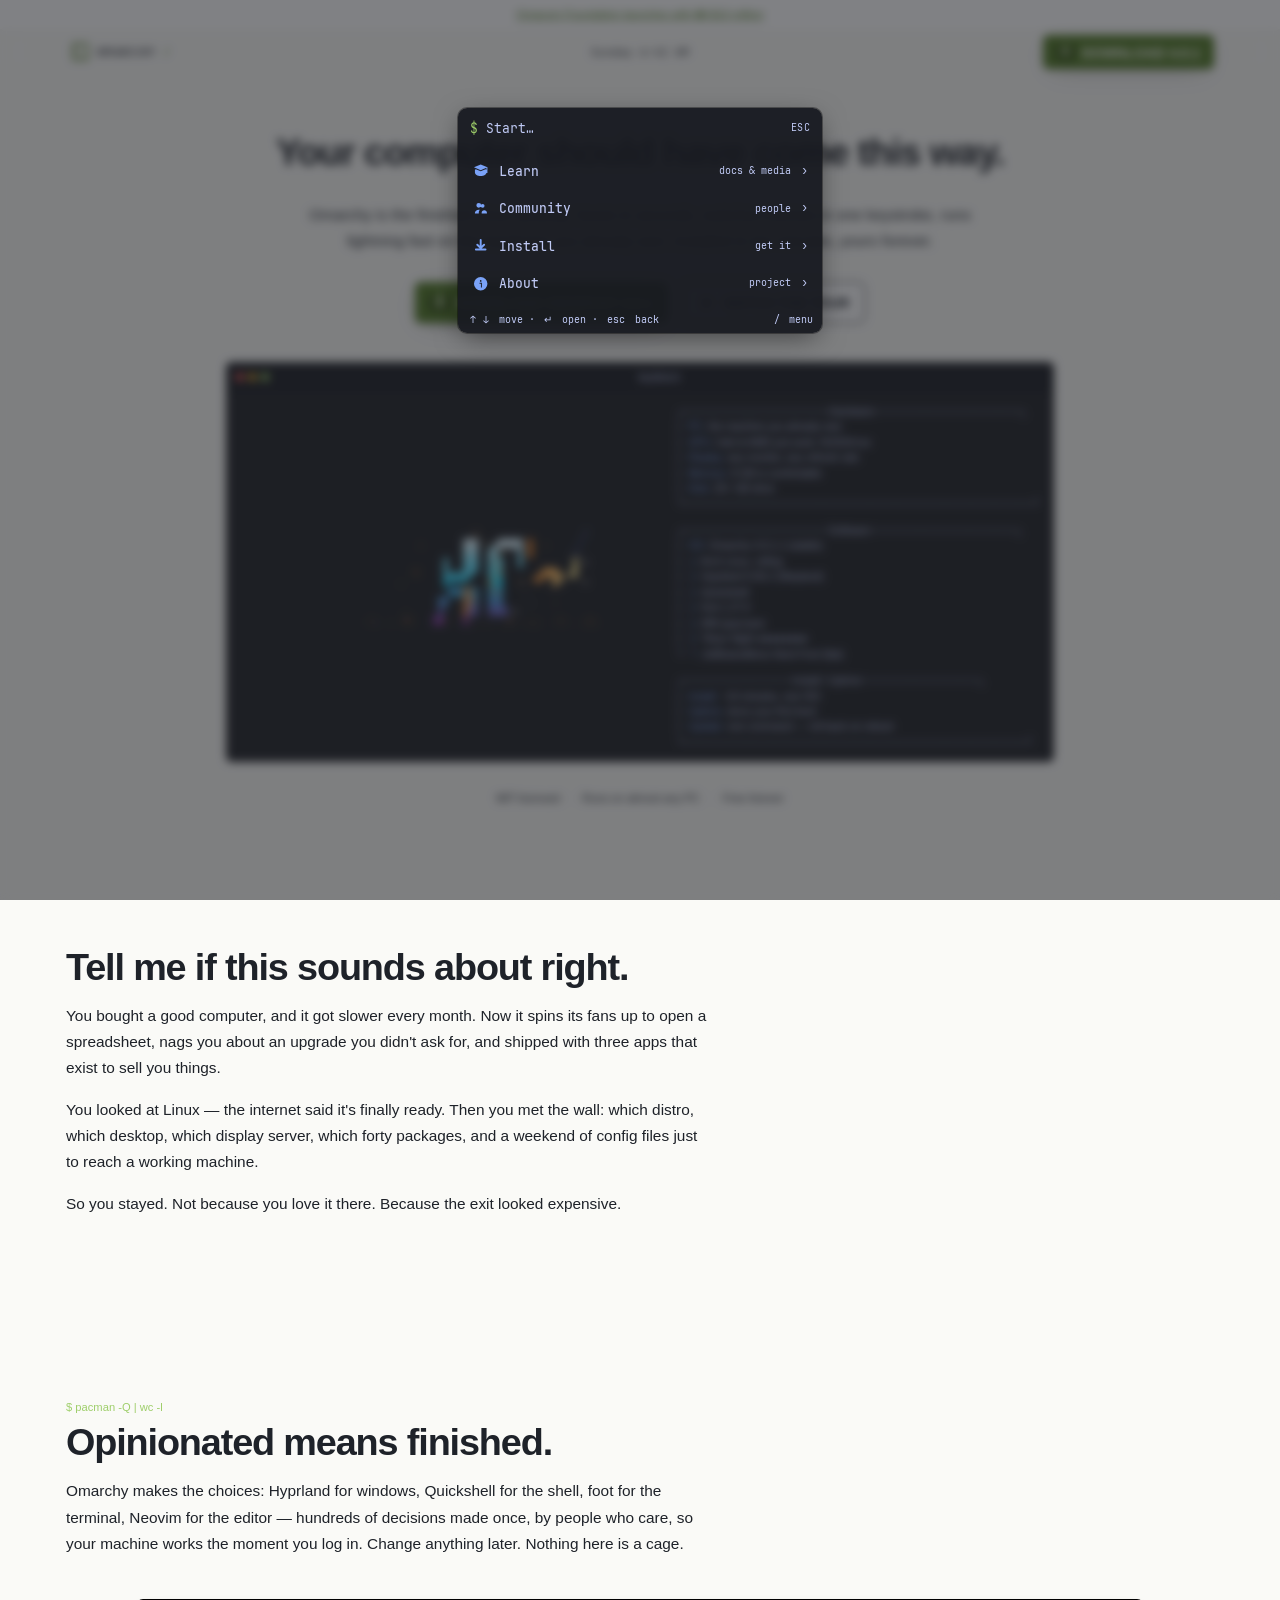
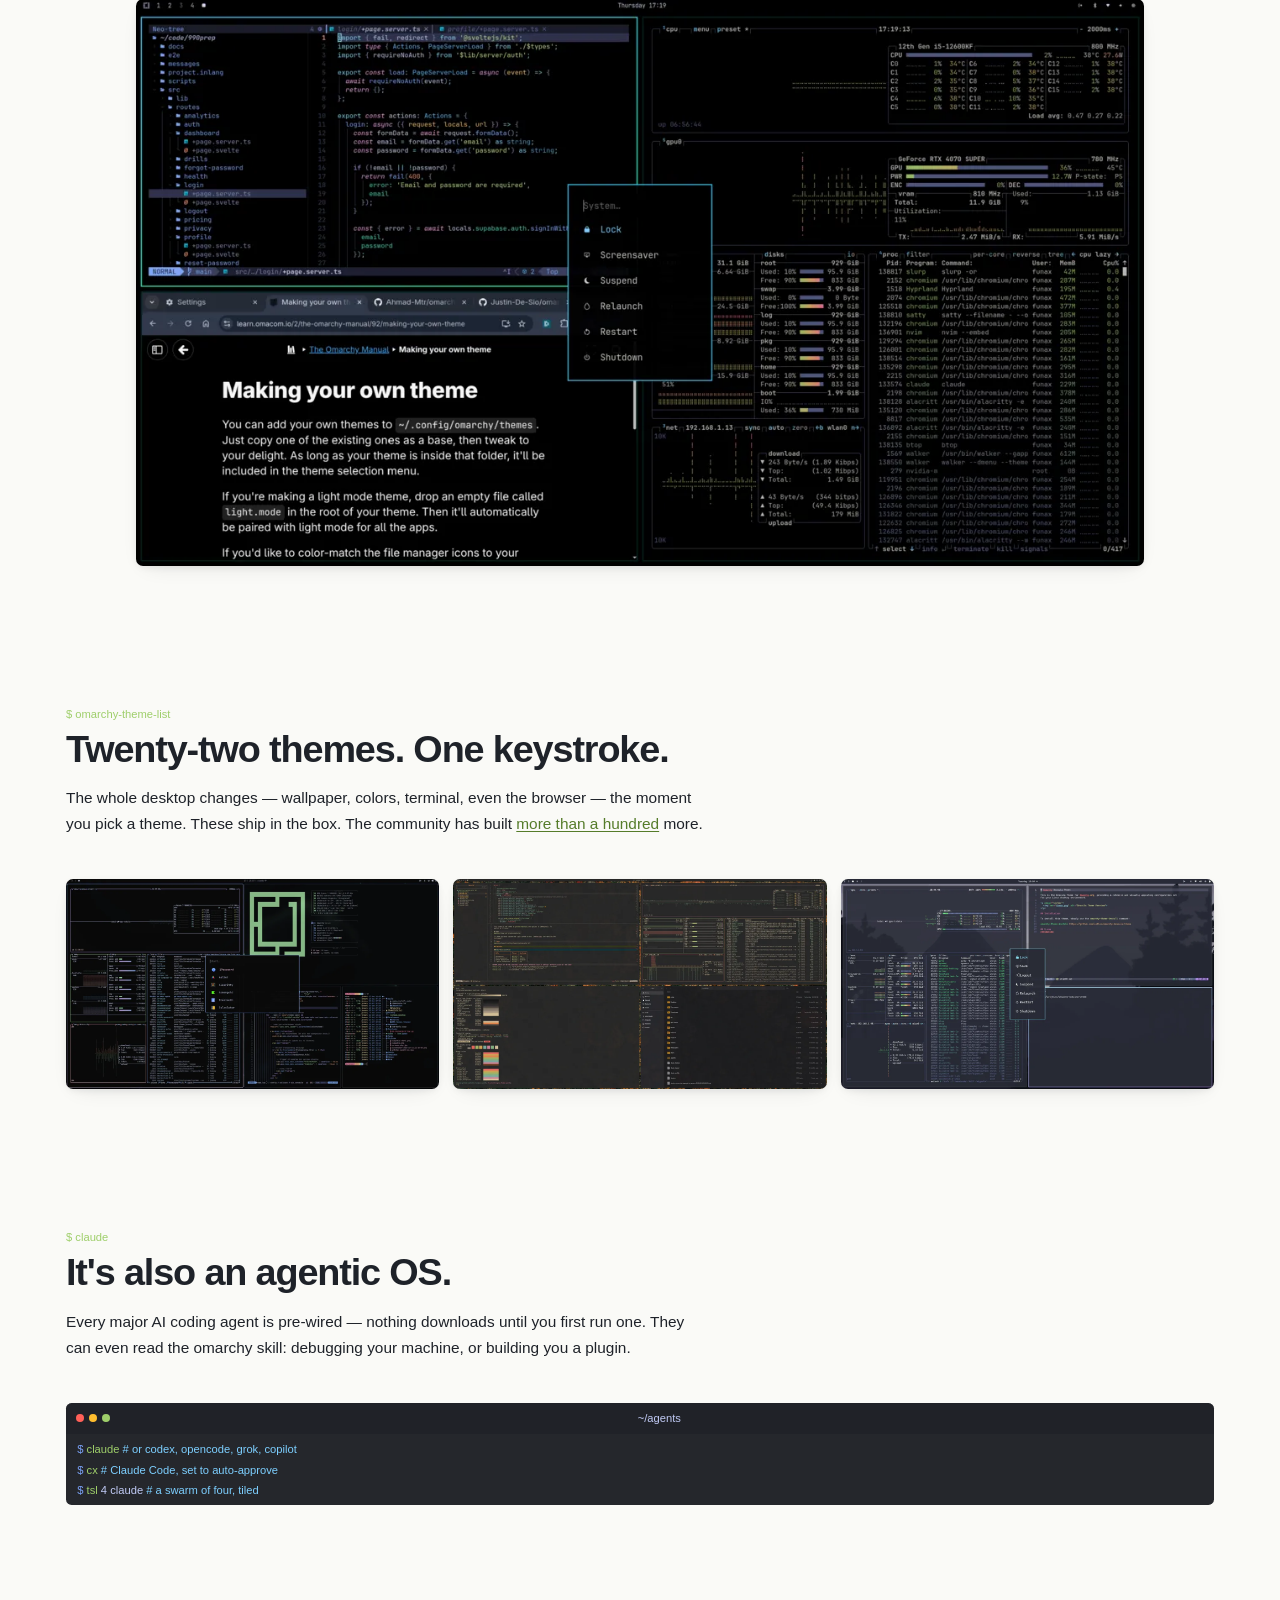
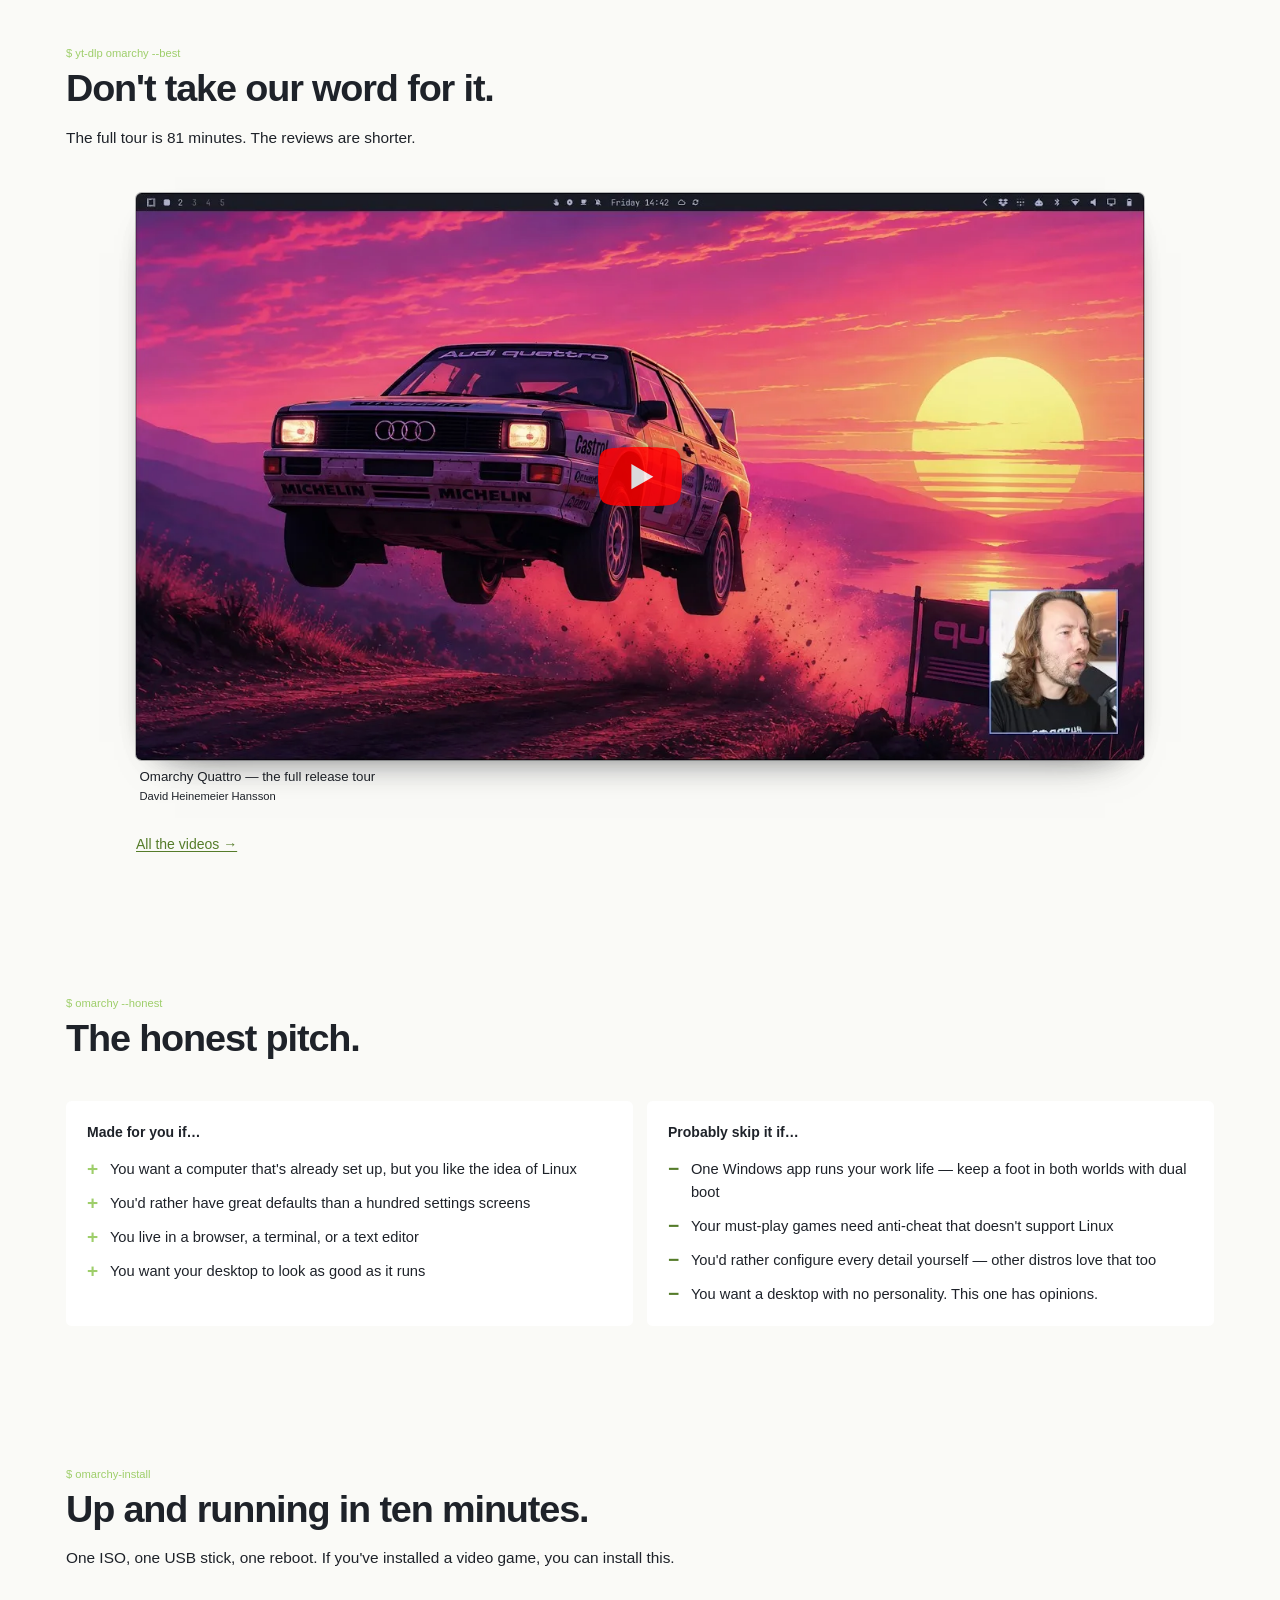
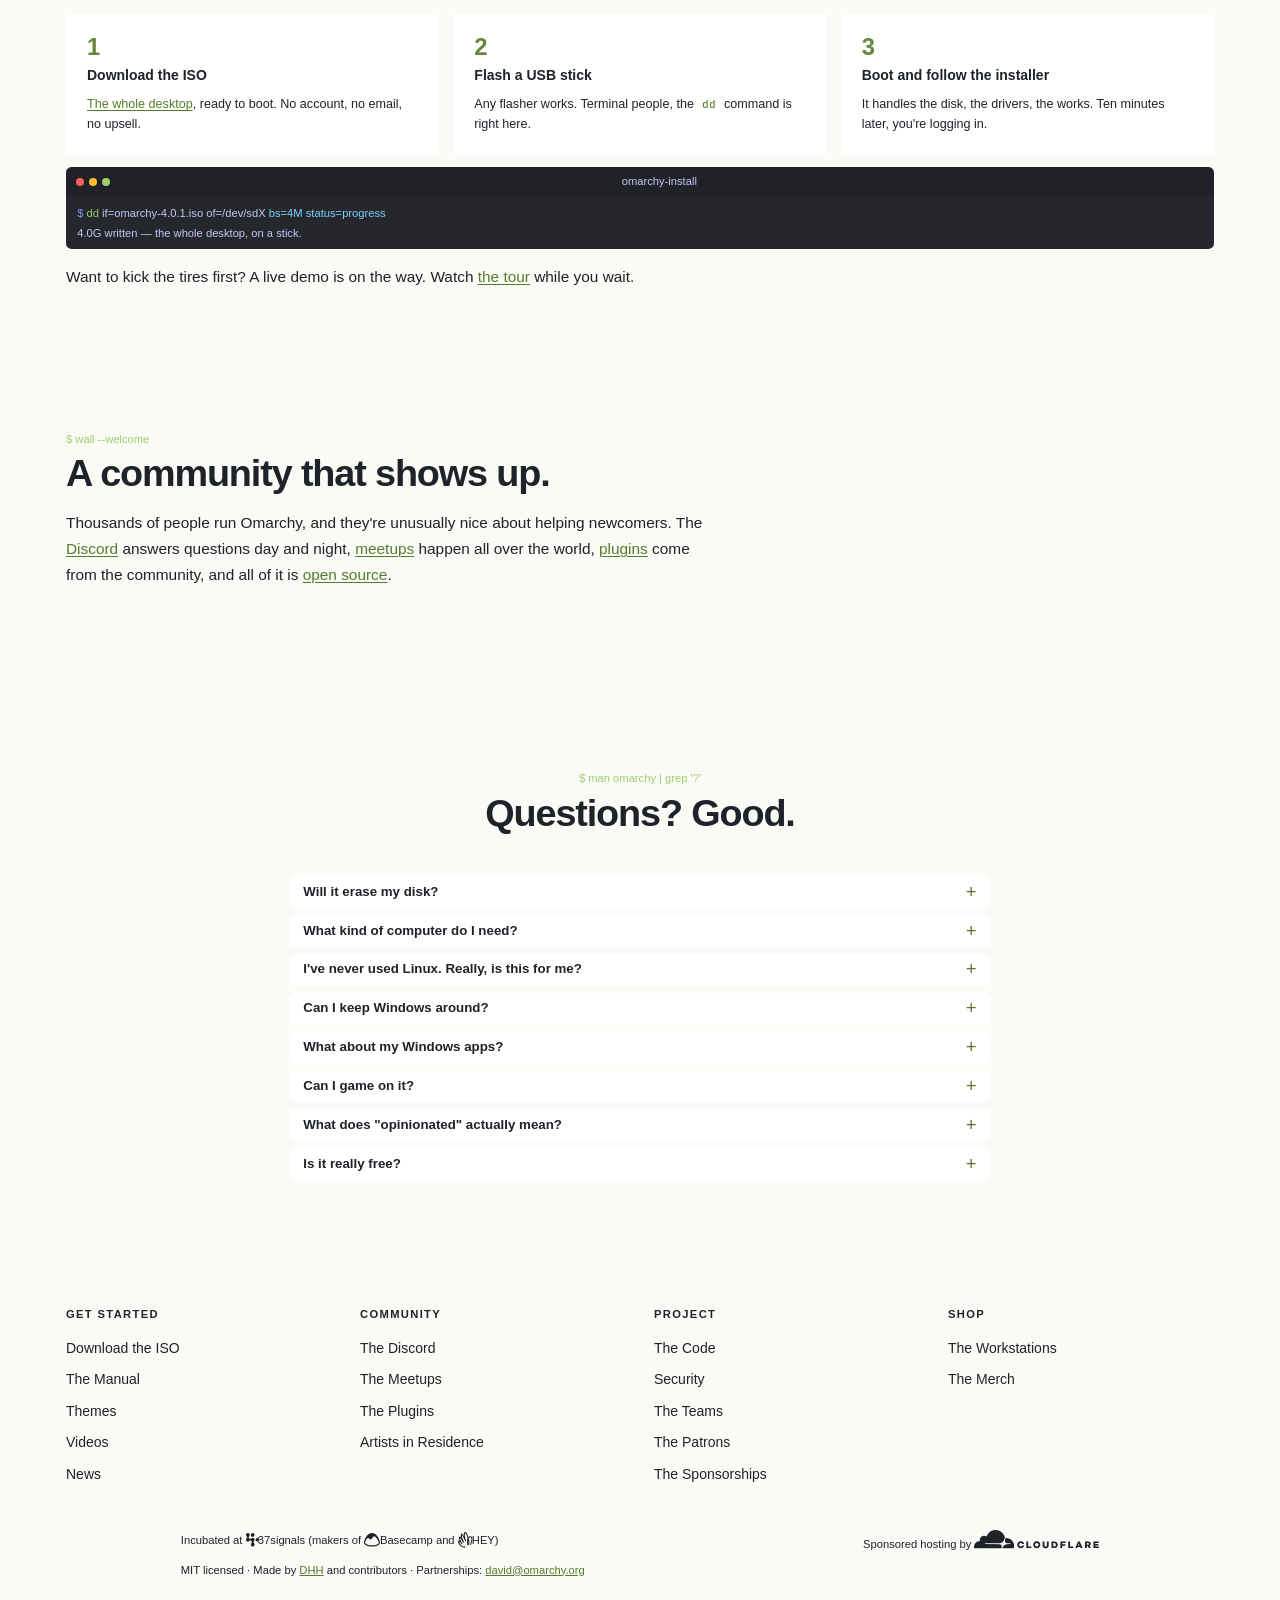
==== commit afe2b80b: "Replace chip/topbar nav with Omarchy menu launcher Site navigation is now a Super+Space-style comman" ====
--- a/index.html
+++ b/index.html
@@ -27,21 +27,22 @@
 
     <link rel="stylesheet" type="text/css" href="/assets/css/reset.css">
     <link rel="stylesheet" type="text/css" href="/assets/css/fonts.css">
-    <link rel="stylesheet" type="text/css" href="/assets/css/v2/tokens.css?v=light1">
-    <link rel="stylesheet" type="text/css" href="/assets/css/v2/base.css?v=light1">
-    <link rel="stylesheet" type="text/css" href="/assets/css/v2/button.css?v=light1">
-    <link rel="stylesheet" type="text/css" href="/assets/css/v2/notification.css?v=light1">
-    <link rel="stylesheet" type="text/css" href="/assets/css/v2/topbar.css?v=light1">
-    <link rel="stylesheet" type="text/css" href="/assets/css/v2/hero.css?v=light1">
-    <link rel="stylesheet" type="text/css" href="/assets/css/v2/logo.css?v=light1">
-    <link rel="stylesheet" type="text/css" href="/assets/css/v2/sections.css?v=light1">
-    <link rel="stylesheet" type="text/css" href="/assets/css/v2/showcase.css?v=light1">
-    <link rel="stylesheet" type="text/css" href="/assets/css/v2/videos.css?v=light1">
-    <link rel="stylesheet" type="text/css" href="/assets/css/v2/steps.css?v=light1">
-    <link rel="stylesheet" type="text/css" href="/assets/css/v2/faq.css?v=light1">
-    <link rel="stylesheet" type="text/css" href="/assets/css/v2/footer.css?v=light1">
-
-    <script src="/assets/js/site.js?v=light1" type="module"></script>
+    <link rel="stylesheet" type="text/css" href="/assets/css/v2/tokens.css?v=launcher1">
+    <link rel="stylesheet" type="text/css" href="/assets/css/v2/base.css?v=launcher1">
+    <link rel="stylesheet" type="text/css" href="/assets/css/v2/button.css?v=launcher1">
+    <link rel="stylesheet" type="text/css" href="/assets/css/v2/notification.css?v=launcher1">
+    <link rel="stylesheet" type="text/css" href="/assets/css/v2/qsbar.css?v=launcher1">
+    <link rel="stylesheet" type="text/css" href="/assets/css/v2/menu.css?v=launcher1">
+    <link rel="stylesheet" type="text/css" href="/assets/css/v2/hero.css?v=launcher1">
+    <link rel="stylesheet" type="text/css" href="/assets/css/v2/logo.css?v=launcher1">
+    <link rel="stylesheet" type="text/css" href="/assets/css/v2/sections.css?v=launcher1">
+    <link rel="stylesheet" type="text/css" href="/assets/css/v2/showcase.css?v=launcher1">
+    <link rel="stylesheet" type="text/css" href="/assets/css/v2/videos.css?v=launcher1">
+    <link rel="stylesheet" type="text/css" href="/assets/css/v2/steps.css?v=launcher1">
+    <link rel="stylesheet" type="text/css" href="/assets/css/v2/faq.css?v=launcher1">
+    <link rel="stylesheet" type="text/css" href="/assets/css/v2/footer.css?v=launcher1">
+
+    <script src="/assets/js/site.js?v=launcher1" type="module"></script>
 
     <script defer data-domain="omarchy.org" src="https://plausible.io/js/script.js"></script>
   </head>
@@ -53,22 +54,22 @@
       <a href="/news/2026/08/omacom-foundation-launches-with-8-million">Omacom Foundation launches with <s>$8</s> $10 million</a>
     </div>
 
-    <header class="topbar">
-      <div class="topbar__inner">
-        <a class="topbar__brand" href="/">
-          <svg viewBox="0 0 1200 1200" xmlns="http://www.w3.org/2000/svg"><path clip-rule="evenodd" d="m1200 1200h-480v-80h400v-1040h-479.996v160h-400v720h720v-720h-80v-80h159.996v880h-400v160h-640v-1200h1200zm-1120-80h480v-80h-400l.004-400h-80.004zm0-560h80.004v-400h400v-80h-480.004z" fill="currentColor" fill-rule="evenodd"/></svg>
-          <span>OMARCHY</span>
-        </a>
-
-        <ul class="topbar__links">
-          <li><a href="/manual/">Manual</a></li>
-          <li><a href="/themes/">Themes</a></li>
-          <li><a href="/videos/">Videos</a></li>
-          <li><a href="/news/">News</a></li>
-          <li><a href="https://github.com/omacom/omarchy">GitHub</a></li>
-        </ul>
-
-        <div class="topbar__actions">
+    <header class="qsbar">
+      <div class="qsbar__inner">
+        <button class="qsbar__menu" type="button" data-omenu-open
+                aria-haspopup="dialog" aria-controls="omenu" aria-expanded="false"
+                aria-label="Open Omarchy menu">
+          <svg viewBox="0 0 1200 1200" xmlns="http://www.w3.org/2000/svg" aria-hidden="true"><path clip-rule="evenodd" d="m1200 1200h-480v-80h400v-1040h-479.996v160h-400v720h720v-720h-80v-80h159.996v880h-400v160h-640v-1200h1200zm-1120-80h480v-80h-400l.004-400h-80.004zm0-560h80.004v-400h400v-80h-480.004z" fill="currentColor" fill-rule="evenodd"/></svg>
+          <span class="qsbar__menu-label">OMARCHY</span>
+          <span class="qsbar__menu-hint">/</span>
+        </button>
+
+        <p class="qsbar__clock" aria-hidden="true">
+          <span class="qsbar__clock-day"></span>
+          <span class="qsbar__clock-time"></span>
+        </p>
+
+        <div class="qsbar__actions">
           <a class="button button--small" href="https://iso.omarchy.org/omarchy-4.0.1.iso">
             <svg viewBox="0 0 32 32" aria-hidden="true"><path d="m9.47363 4.01687c.77167.00015 1.39727.62585 1.39747 1.39747 0 .7718-.6257 1.39829-1.39747 1.39843h-4.625c-.66518.00006-1.17367.17068-1.52539.5127-.34225.34225-.51364.86071-.51367 1.55469v14.24194c0 .694.17139 1.2124.51367 1.5547.35173.3517.86001.5282 1.52539.5283h22.28807c.6561 0 1.1599-.1766 1.5117-.5283.3613-.3423.542-.8607.542-1.5547v-14.24194c0-.69398-.1807-1.21244-.542-1.55469-.3517-.34214-.8558-.5127-1.5117-.5127h-4.624c-.7719 0-1.3984-.62654-1.3984-1.39843.0002-.77171.6266-1.39747 1.3984-1.39747h4.8096c1.5402.00002 2.705.3903 3.4941 1.16993.789.77963 1.1836 1.93518 1.1836 3.46582v14.71258c0 1.5305-.3947 2.6853-1.1836 3.4649-.7891.7796-1.9539 1.1699-3.4941 1.1699h-22.64457c-1.54021 0-2.70501-.3903-3.49414-1.1699-.788897-.7796-1.18354196-1.9344-1.18359-3.4649v-14.71258c0-1.53064.394563-2.68619 1.18359-3.46582.78913-.77963 1.95393-1.16991 3.49414-1.16993z"/><path d="m16.0078 0c.3832.00005683.7111.136008.9834.408203.2825.27241.4238.590889.4238.954097v14.2481l-.1211 2.2548.8018-.9687 2.1494-2.2998c.2522-.2825.5652-.4238.9385-.4238.3429 0 .6358.1156.8779.3476.2522.2321.378.5203.378.8633-.0001.3328-.1314.6359-.3936.9082l-4.9785 4.7969c-.1816.1715-.3588.2926-.5303.3632-.1714.0706-.3478.1065-.5293.1065-.1816 0-.3587-.0358-.5303-.1065-.1714-.0706-.3533-.1918-.5449-.3632l-4.96385-4.7969c-.27233-.2723-.40812-.5754-.4082-.9082 0-.343.12114-.6312.36328-.8633.24207-.2319.53497-.3476.87797-.3476.3933 0 .711.1413.9531.4238l2.164 2.2998.8028.9687-.1211-2.2548v-14.2481c0-.363208.1358-.681687.4082-.954097.2824-.27226.6157-.408203.999-.408203z" fill="currentColor"/></svg>
             <span>Download 4.0.1</span>
@@ -76,6 +77,27 @@
         </div>
       </div>
     </header>
+
+    <noscript>
+      <ul class="omenu-fallback">
+        <li><a href="/manual/">Manual</a></li>
+        <li><a href="/themes/">Themes</a></li>
+        <li><a href="/videos/">Videos</a></li>
+        <li><a href="/news/">News</a></li>
+        <li><a href="https://iso.omarchy.org/omarchy-4.0.1.iso">Download ISO</a></li>
+        <li><a href="https://omarchyplugins.com/">Plugins</a></li>
+        <li><a href="https://github.com/omacom/omarchy">GitHub</a></li>
+        <li><a href="/security/">Security</a></li>
+        <li><a href="https://discord.gg/tXFUdasqhY">Discord</a></li>
+        <li><a href="/meetups/">Meetups</a></li>
+        <li><a href="/teams/">Teams</a></li>
+        <li><a href="/patrons/">Patrons</a></li>
+        <li><a href="/sponsorships/">Sponsorships</a></li>
+        <li><a href="/air/">AIR</a></li>
+        <li><a href="/workstations/">Workstations</a></li>
+        <li><a href="https://supply.37signals.com/collections/omarchy">Merch</a></li>
+      </ul>
+    </noscript>
 
     <main id="main">
 
--- a/assets/css/v2/tokens.css
+++ b/assets/css/v2/tokens.css
@@ -34,6 +34,11 @@
 
   --color-muted: rgb(var(--rgb-terminal-white) / 0.66);
   --color-faint: rgb(var(--rgb-terminal-white) / 0.45);
+
+  /* Dark product chrome (terminals + Omarchy menu). Space-separated RGB so
+     alpha via slash works: rgb(24 26 32 / 0.92). Comma+slash hybrids are invalid. */
+  --color-terminal-bg: rgb(24 26 32 / 0.94);
+  --color-panel-green: rgb(var(--rgb-panel-green));
 
   --border-color: rgb(var(--rgb-terminal-black) / 0.8);
   --border-width: max(1px, 0.0625em);
--- a/assets/css/v2/qsbar.css
+++ b/assets/css/v2/qsbar.css
@@ -0,0 +1,110 @@
+/* Quickshell-style bar for the light page: logo opens the Omarchy menu,
+   clock center-anchored, Download stays as the primary CTA. No chip links —
+   site navigation lives in the launcher. */
+
+.qsbar {
+  background: rgb(var(--rgb-background-night) / 0.9);
+  backdrop-filter: blur(0.75em);
+  border-bottom: var(--border-width) solid var(--border-color);
+  position: sticky;
+  top: 0;
+  z-index: 20;
+}
+
+.qsbar__inner {
+  align-items: center;
+  display: flex;
+  gap: var(--space-medium);
+  margin-inline: auto;
+  padding: 0.45em var(--space-large);
+  position: relative;
+  width: min(100%, var(--width-page));
+}
+
+.qsbar__menu {
+  align-items: center;
+  background: transparent;
+  border: 0;
+  border-radius: 0.4em;
+  color: var(--color-terminal-blue);
+  cursor: pointer;
+  display: inline-flex;
+  flex-shrink: 0;
+  font: inherit;
+  gap: 0.55em;
+  padding: 0.25em 0.4em;
+  transition: color var(--transition), background var(--transition);
+}
+
+.qsbar__menu svg {
+  display: block;
+  height: 1.25em;
+  width: 1.25em;
+}
+
+.qsbar__menu-label {
+  color: var(--color-terminal-white);
+  font-family: var(--font-family);
+  font-size: var(--font-size-small);
+  font-weight: 700;
+  letter-spacing: 0.14em;
+}
+
+.qsbar__menu-hint {
+  color: var(--color-faint);
+  font-family: var(--font-family);
+  font-size: 0.7em;
+  font-weight: 500;
+  letter-spacing: 0.02em;
+}
+
+.qsbar__clock {
+  color: var(--color-terminal-white);
+  font-family: var(--font-family);
+  font-size: var(--font-size-small);
+  left: 50%;
+  margin: 0;
+  position: absolute;
+  transform: translateX(-50%);
+  white-space: nowrap;
+}
+
+.qsbar__clock-day {
+  color: var(--color-faint);
+}
+
+.qsbar__actions {
+  display: flex;
+  flex-shrink: 0;
+  gap: var(--space-small);
+  margin-inline-start: auto;
+}
+
+@media (hover: hover) {
+  .qsbar__menu:hover {
+    background: rgb(var(--rgb-terminal-black) / 0.55);
+    color: var(--color-turquoise);
+  }
+}
+
+@media (min-width: 64em) {
+  .qsbar__inner {
+    padding-inline: var(--space-xx-large);
+  }
+}
+
+@media (max-width: 40em) {
+  .qsbar__clock {
+    display: none;
+  }
+
+  .qsbar__menu-hint {
+    display: none;
+  }
+}
+
+@media (max-width: 28em) {
+  .qsbar__menu-label {
+    display: none;
+  }
+}
--- a/assets/css/v2/menu.css
+++ b/assets/css/v2/menu.css
@@ -0,0 +1,236 @@
+/* Omarchy menu — dark Tokyo Night command palette over the light page.
+   Mirrors the real Super+Space surface: centered panel, type-to-filter,
+   nested rows with icon + label. Site destinations only. */
+
+.omenu {
+  background: transparent;
+  border: 0;
+  color: rgb(var(--rgb-panel-white));
+  height: 100%;
+  margin: 0;
+  max-height: none;
+  max-width: none;
+  padding: 0;
+  width: 100%;
+}
+
+.omenu::backdrop {
+  background: rgb(24 26 32 / 0.55);
+  backdrop-filter: blur(0.35em);
+}
+
+.omenu__shell {
+  display: grid;
+  inset: 0;
+  min-height: 100%;
+  place-items: start center;
+  padding: clamp(4.5em, 12vh, 8em) var(--space-medium) var(--space-x-large);
+}
+
+.omenu__panel {
+  background: var(--color-terminal-bg);
+  border: var(--border-width) solid rgb(var(--rgb-panel-white) / 0.12);
+  border-radius: 0.65em;
+  box-shadow:
+    0 0.5em 2em -0.4em rgb(0 0 0 / 0.55),
+    0 0 0 1px rgb(0 0 0 / 0.35)
+  ;
+  display: flex;
+  flex-direction: column;
+  font-family: var(--font-family);
+  max-height: min(32em, calc(100vh - 7em));
+  max-height: min(32em, calc(100dvh - 7em));
+  overflow: hidden;
+  width: min(100%, 26em);
+}
+
+.omenu__search {
+  align-items: center;
+  border-bottom: var(--border-width) solid rgb(var(--rgb-panel-white) / 0.1);
+  display: flex;
+  gap: 0.55em;
+  padding: 0.7em 0.85em;
+}
+
+.omenu__search-prompt {
+  color: rgb(var(--rgb-panel-green));
+  flex-shrink: 0;
+  font-size: 0.95em;
+  user-select: none;
+}
+
+.omenu__input {
+  background: transparent;
+  border: 0;
+  caret-color: rgb(var(--rgb-panel-accent));
+  color: rgb(var(--rgb-panel-white));
+  flex: 1;
+  font: inherit;
+  font-size: 0.95em;
+  min-width: 0;
+  outline: none;
+  padding: 0;
+}
+
+.omenu__input::placeholder {
+  color: rgb(var(--rgb-panel-white) / 0.35);
+}
+
+.omenu__hint {
+  color: rgb(var(--rgb-panel-white) / 0.28);
+  flex-shrink: 0;
+  font-size: 0.72em;
+  letter-spacing: 0.04em;
+  text-transform: uppercase;
+}
+
+.omenu__list {
+  display: flex;
+  flex-direction: column;
+  gap: 0.1em;
+  list-style: none;
+  margin: 0;
+  overflow-y: auto;
+  overscroll-behavior: contain;
+  padding: 0.35em;
+  scrollbar-width: thin;
+  scrollbar-color: rgb(var(--rgb-panel-white) / 0.2) transparent;
+}
+
+.omenu__item {
+  align-items: center;
+  background: transparent;
+  border: 0;
+  border-radius: 0.4em;
+  color: inherit;
+  cursor: pointer;
+  display: flex;
+  font: inherit;
+  gap: 0.7em;
+  padding: 0.55em 0.65em;
+  text-align: left;
+  text-decoration: none;
+  transition:
+    background var(--transition),
+    color var(--transition)
+  ;
+  width: 100%;
+}
+
+.omenu__item.is-active,
+.omenu__item:focus-visible {
+  background: rgb(var(--rgb-panel-accent) / 0.18);
+  color: rgb(var(--rgb-panel-white));
+  outline: none;
+}
+
+.omenu__icon {
+  color: rgb(var(--rgb-panel-accent));
+  display: grid;
+  flex-shrink: 0;
+  height: 1.25em;
+  place-items: center;
+  width: 1.25em;
+}
+
+.omenu__icon svg {
+  display: block;
+  height: 1.1em;
+  width: 1.1em;
+}
+
+.omenu__label {
+  flex: 1;
+  font-size: 0.95em;
+  font-weight: 500;
+  min-width: 0;
+  overflow: hidden;
+  text-overflow: ellipsis;
+  white-space: nowrap;
+}
+
+.omenu__desc {
+  color: rgb(var(--rgb-panel-white) / 0.4);
+  font-size: 0.72em;
+  margin-inline-start: auto;
+  max-width: 9em;
+  overflow: hidden;
+  text-overflow: ellipsis;
+  white-space: nowrap;
+}
+
+.omenu__chevron {
+  color: rgb(var(--rgb-panel-white) / 0.35);
+  flex-shrink: 0;
+  font-size: 0.85em;
+}
+
+.omenu__empty {
+  color: rgb(var(--rgb-panel-white) / 0.45);
+  font-size: 0.9em;
+  padding: 1.25em 0.85em;
+  text-align: center;
+}
+
+.omenu__footer {
+  border-top: var(--border-width) solid rgb(var(--rgb-panel-white) / 0.1);
+  color: rgb(var(--rgb-panel-white) / 0.35);
+  display: flex;
+  font-size: 0.72em;
+  gap: var(--space-medium);
+  justify-content: space-between;
+  padding: 0.55em 0.85em;
+}
+
+.omenu__footer kbd {
+  background: rgb(var(--rgb-panel-white) / 0.08);
+  border-radius: 0.25em;
+  color: rgb(var(--rgb-panel-white) / 0.55);
+  font: inherit;
+  padding: 0.1em 0.35em;
+}
+
+.omenu-fallback {
+  display: none;
+}
+
+.no-js .omenu-fallback {
+  display: flex;
+  flex-wrap: wrap;
+  gap: var(--space-small);
+  justify-content: center;
+  list-style: none;
+  margin: var(--space-large) auto;
+  max-width: var(--width-text);
+  padding: 0 var(--space-large);
+}
+
+.no-js .omenu-fallback a {
+  border: var(--border-width) solid var(--border-color);
+  border-radius: 0.4em;
+  color: var(--color-terminal-white);
+  font-size: var(--font-size-small);
+  font-weight: 600;
+  padding: 0.45em 0.75em;
+  text-decoration: none;
+}
+
+@media (hover: hover) {
+  .omenu__item:hover {
+    background: rgb(var(--rgb-panel-accent) / 0.12);
+  }
+}
+
+@media (max-width: 34em) {
+  .omenu__shell {
+    padding-top: 4em;
+  }
+
+  .omenu__desc {
+    display: none;
+  }
+
+  .omenu__footer {
+    display: none;
+  }
+}
--- a/assets/css/v2/sections.css
+++ b/assets/css/v2/sections.css
@@ -327,11 +327,15 @@
 }
 
 .terminal {
+  background: var(--color-terminal-bg);
+  border: var(--border-width) solid rgb(var(--rgb-panel-white) / 0.1);
+  border-radius: 0.55em;
   color: rgb(var(--rgb-panel-white));
+  overflow: hidden;
 }
 
 .terminal__bar {
-  background: rgb(var(--rgb-black) / 0.25);
+  background: rgb(24 26 32 / 0.35);
   border-bottom: var(--border-width) solid rgb(var(--rgb-panel-white) / 0.1);
 }
 
--- a/assets/css/v2/steps.css
+++ b/assets/css/v2/steps.css
@@ -39,7 +39,7 @@
 }
 
 .terminal {
-  background: rgb(var(--rgb-black) / 0.92);
+  background: var(--color-terminal-bg);
   border: var(--border-width) solid var(--border-color);
   border-radius: 0.5em;
   font-size: var(--font-size-small);
@@ -49,7 +49,7 @@
 
 .terminal__bar {
   align-items: center;
-  background: rgb(var(--rgb-black) / 0.25);
+  background: rgb(24 26 32 / 0.35);
   border-bottom: var(--border-width) solid rgb(var(--rgb-panel-white) / 0.1);
   display: flex;
   gap: 0.45em;
